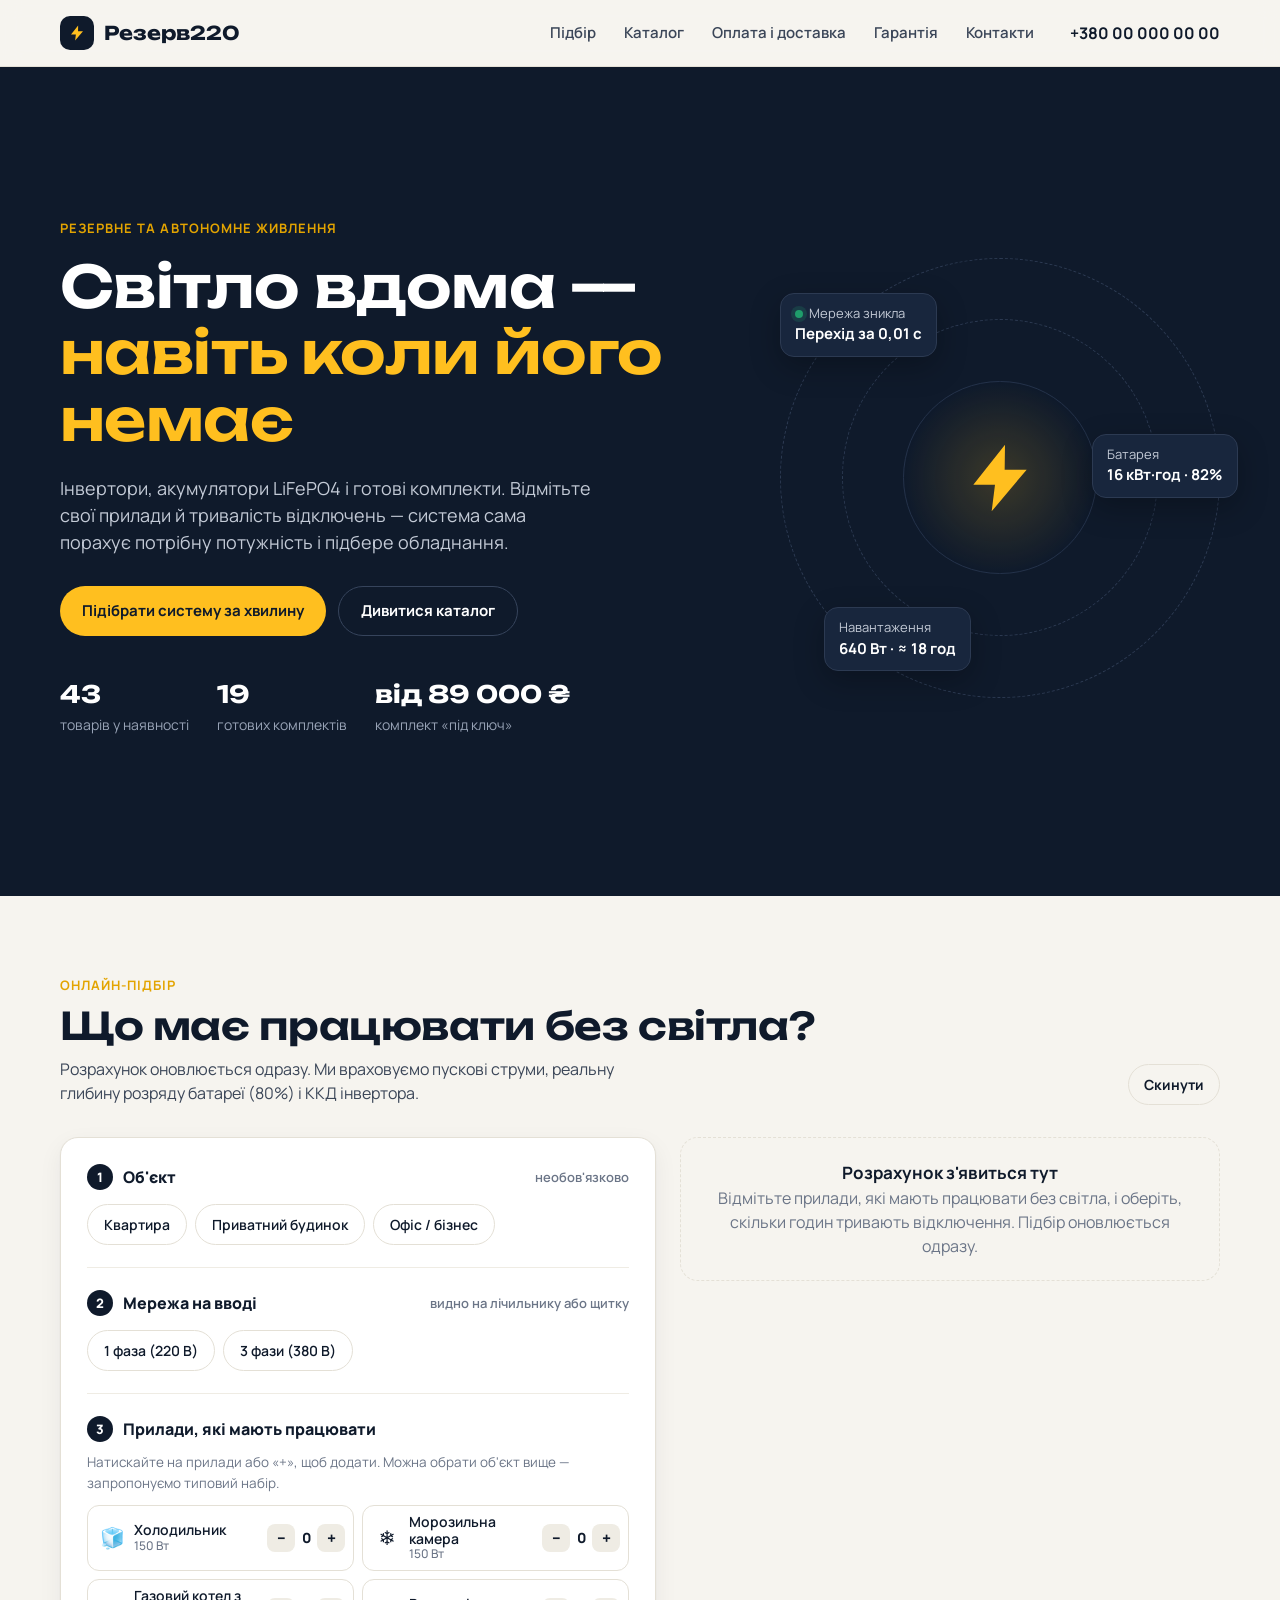
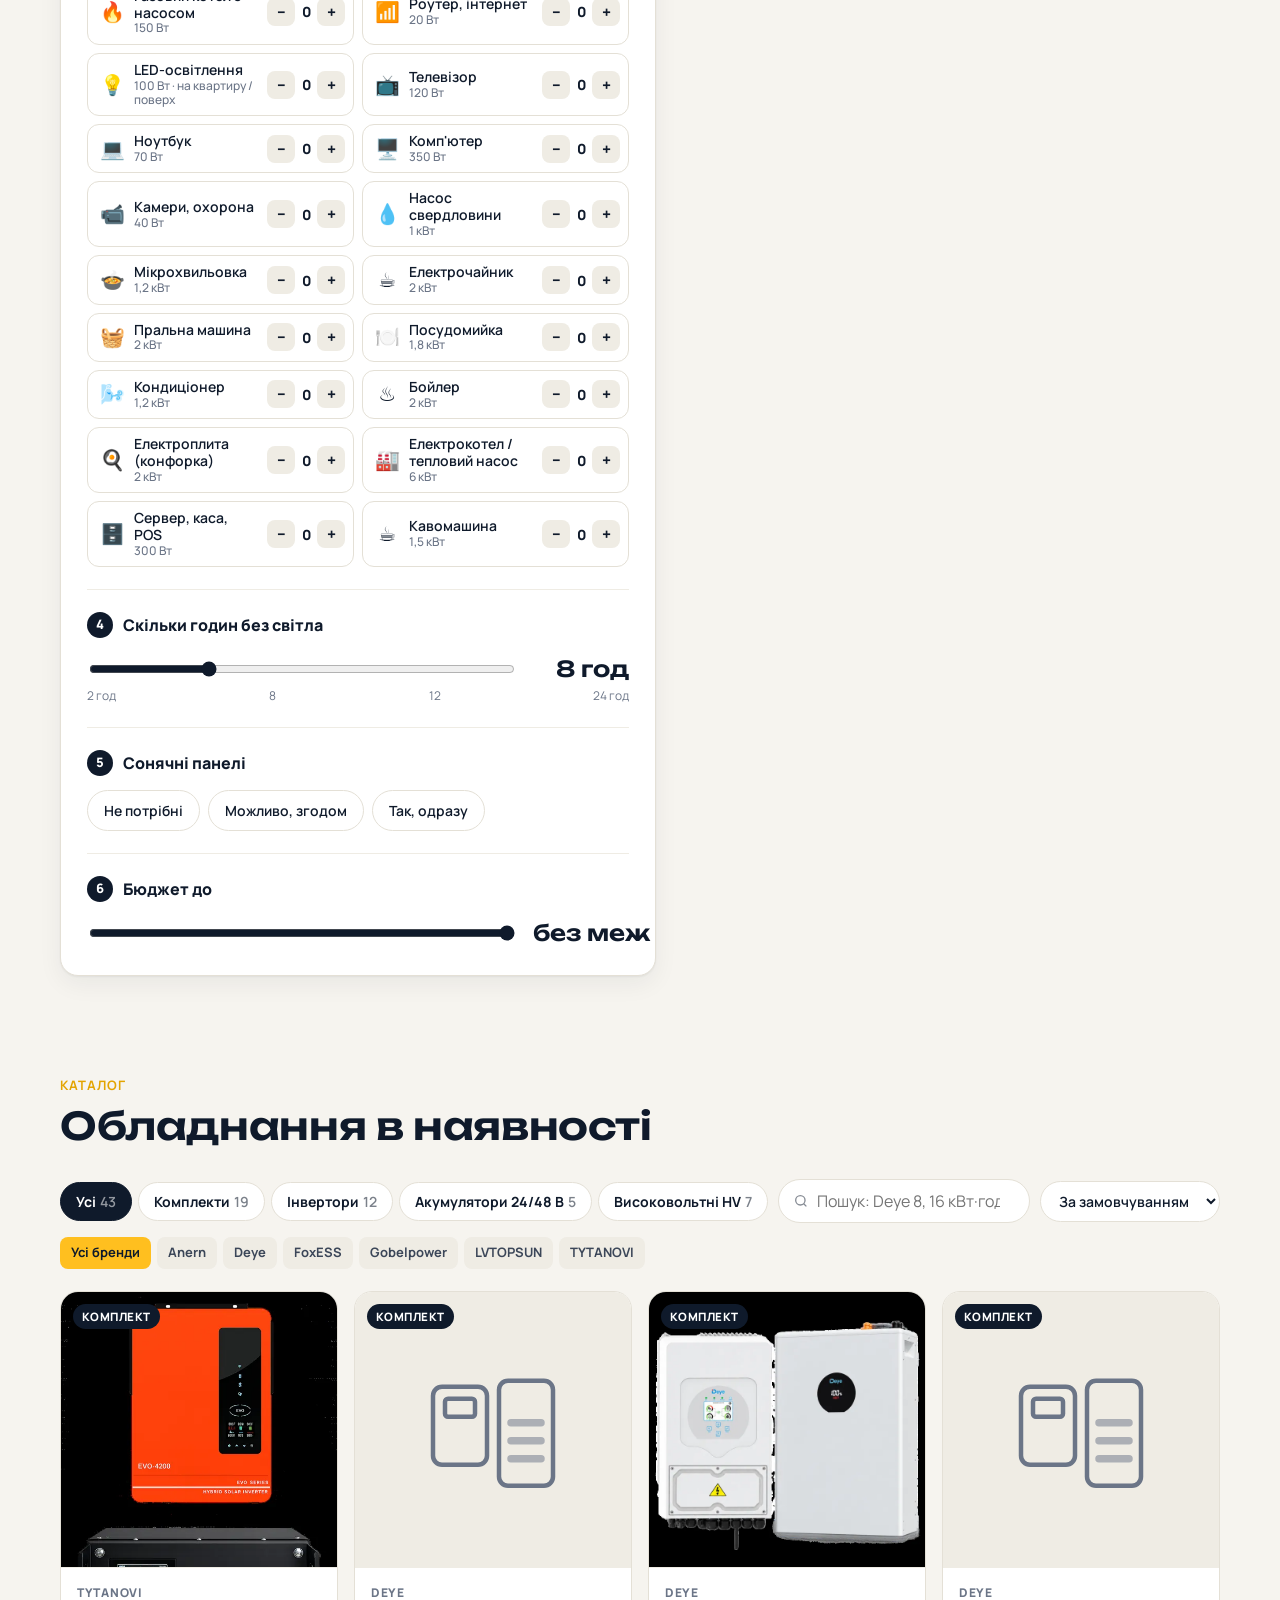
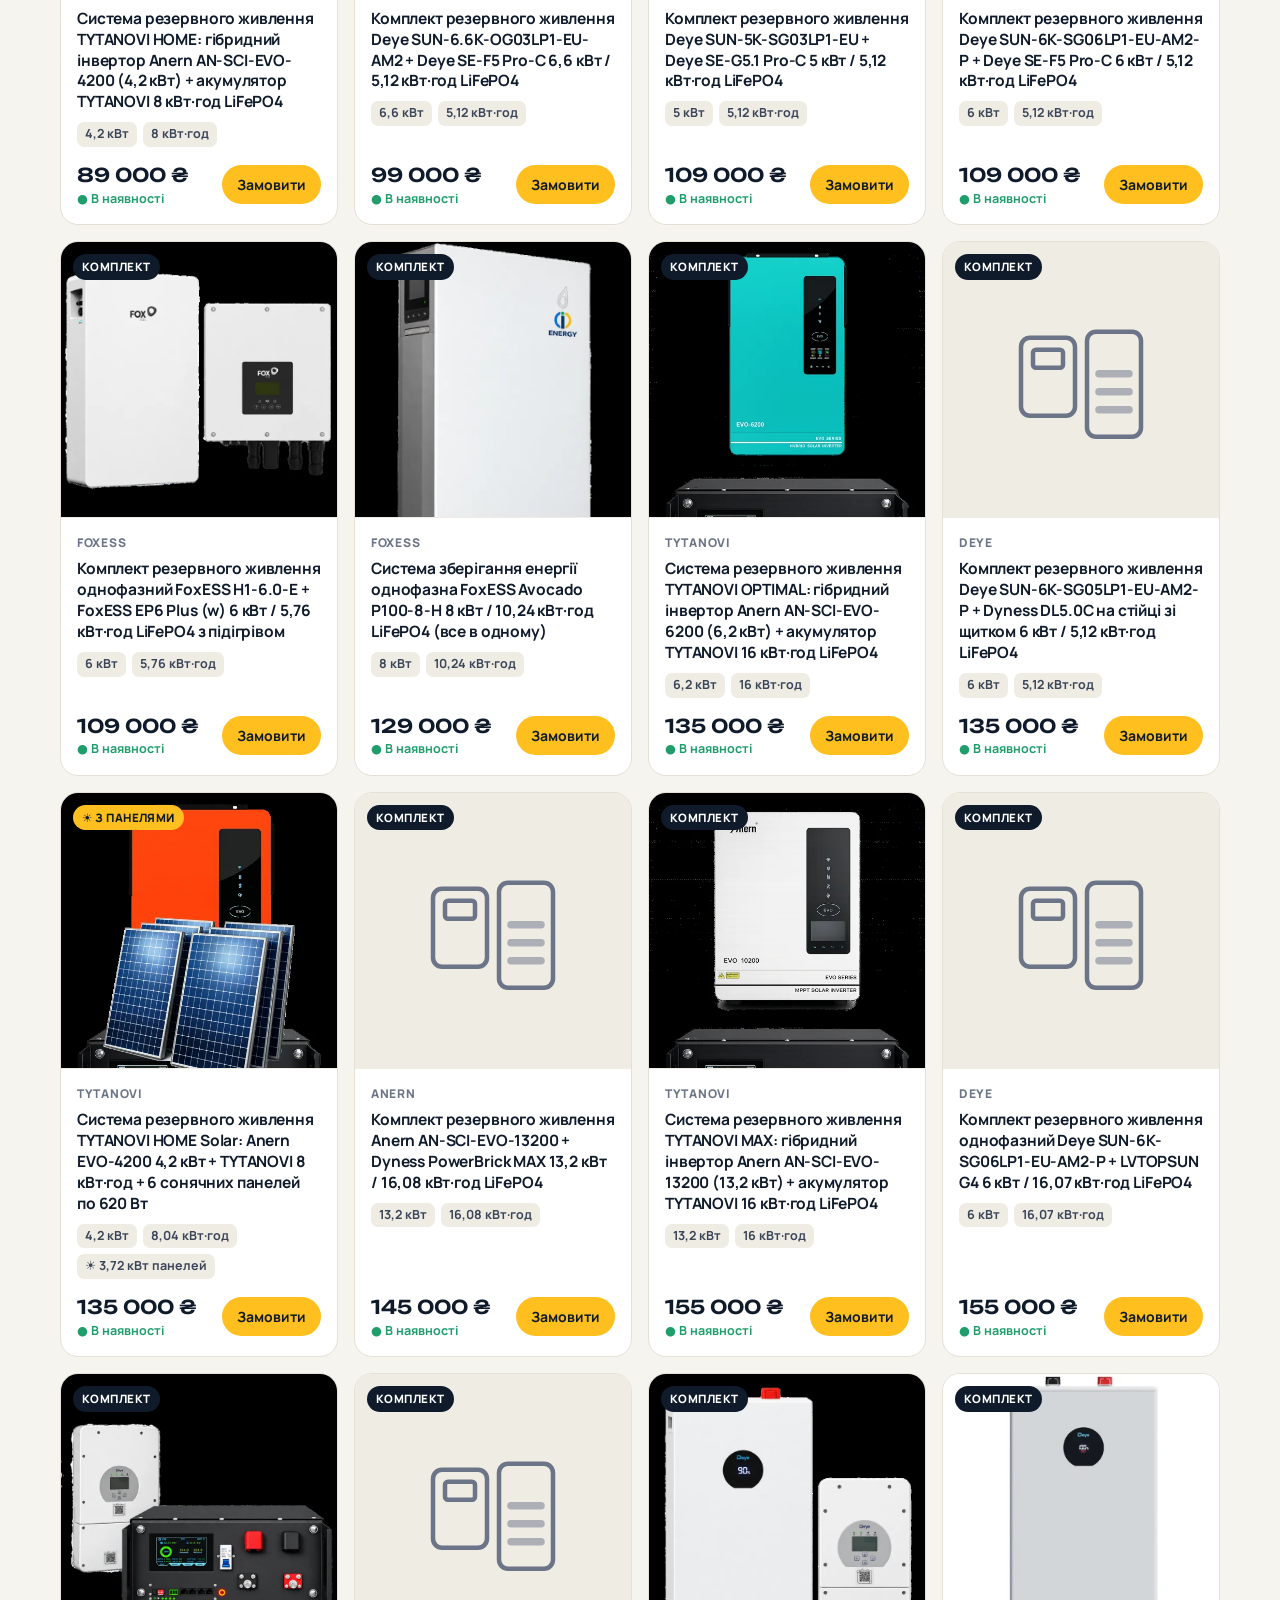
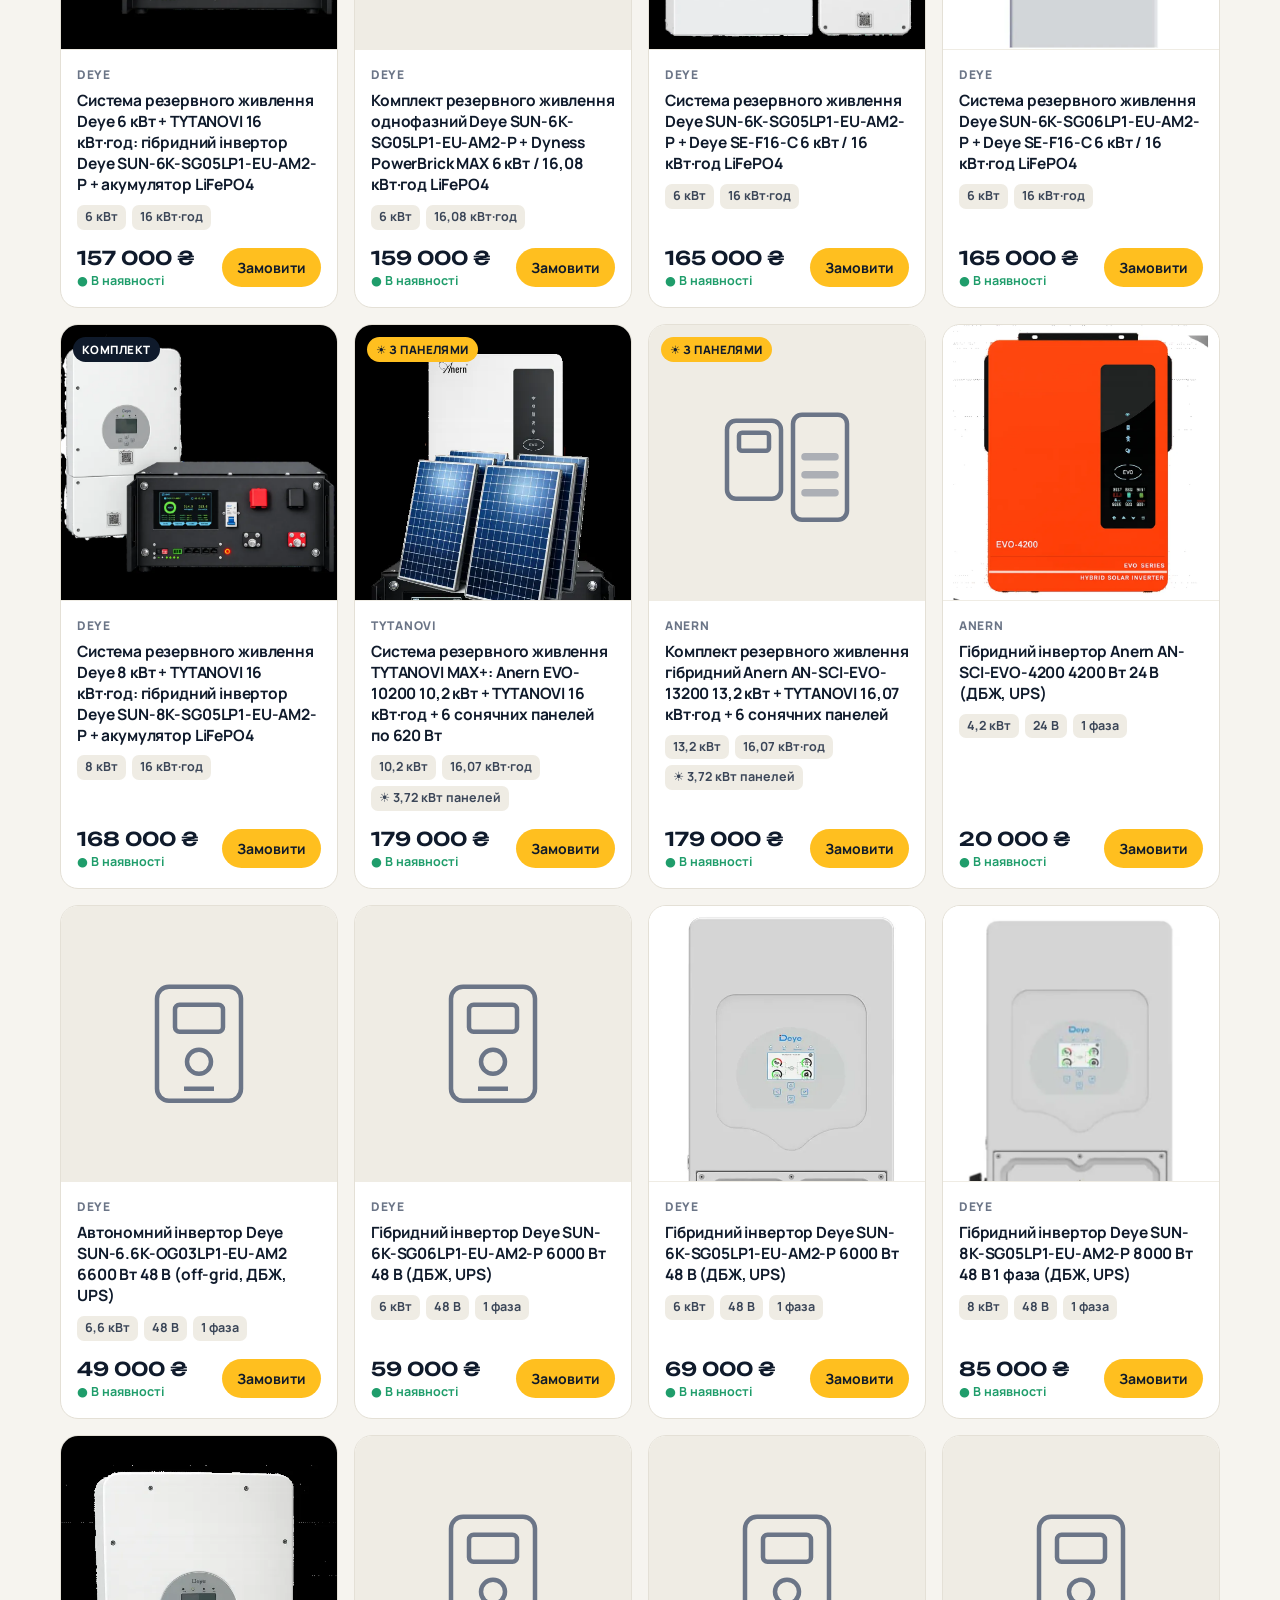
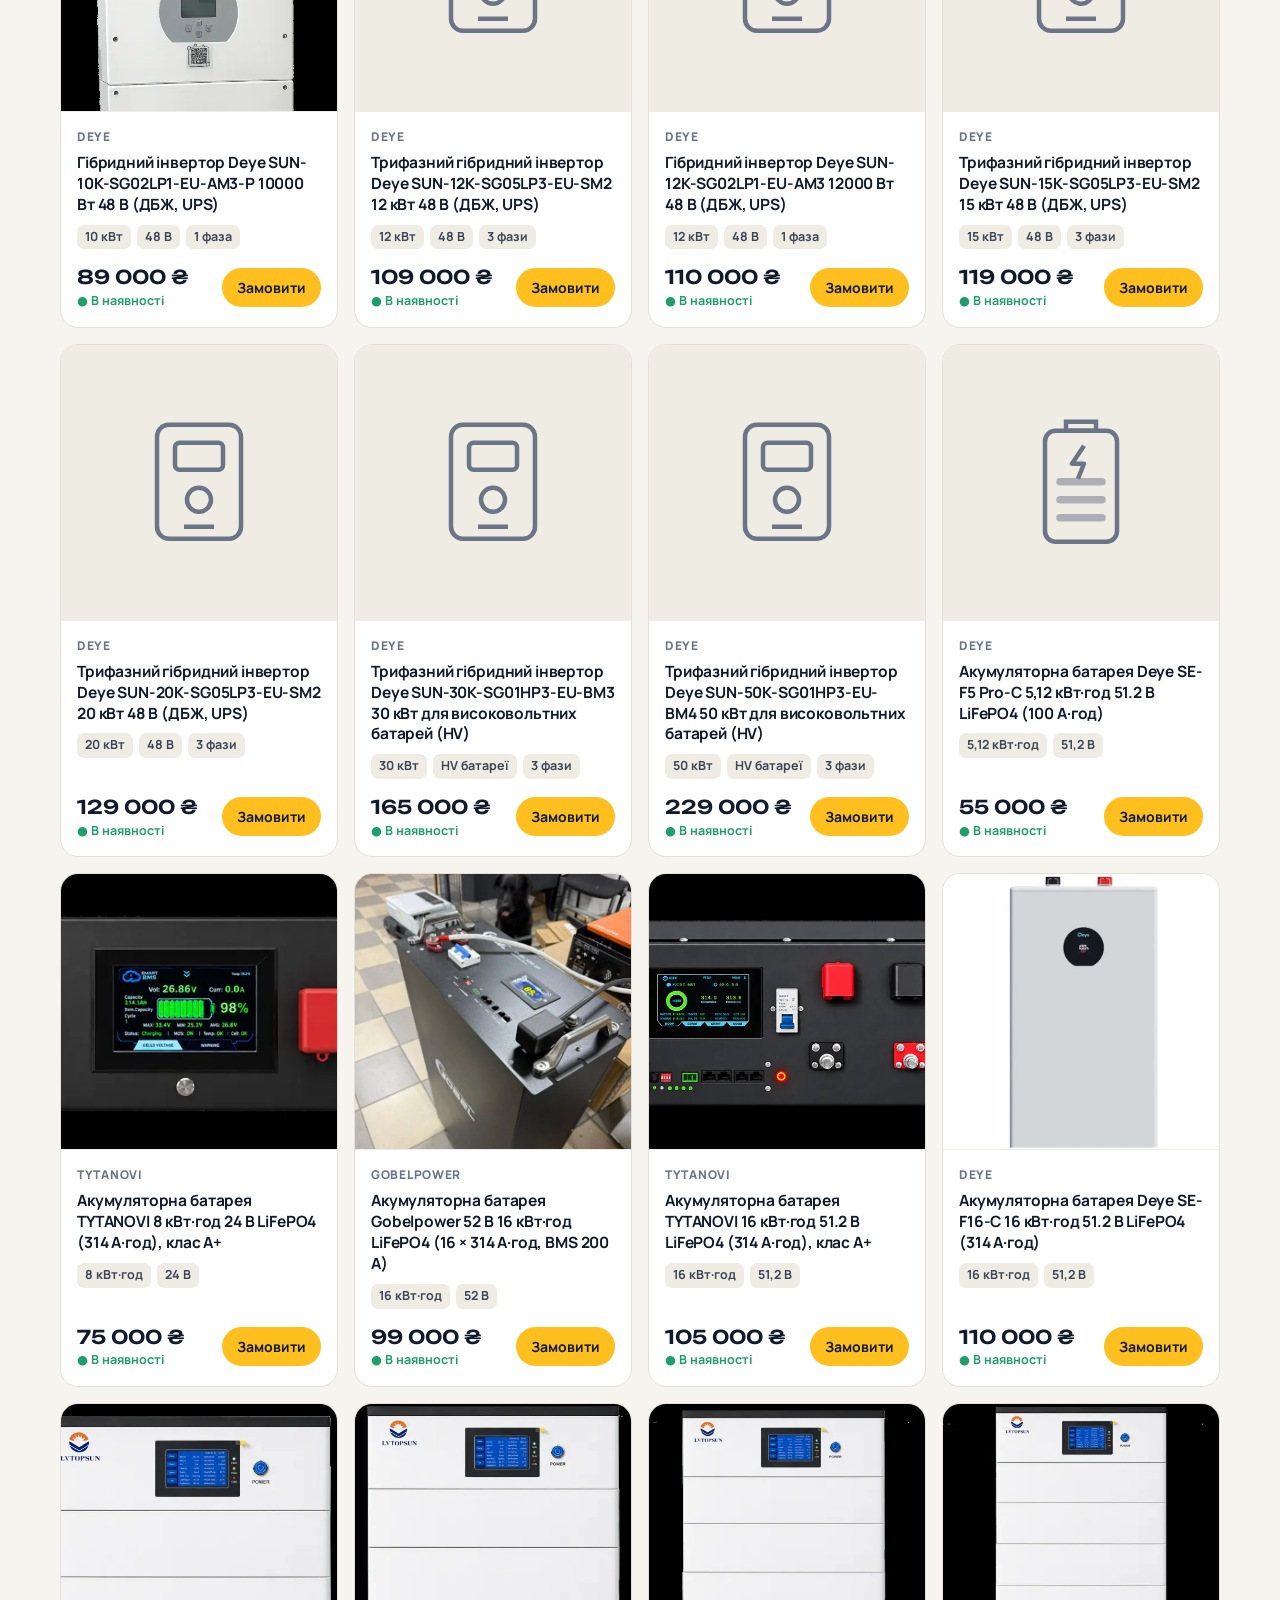
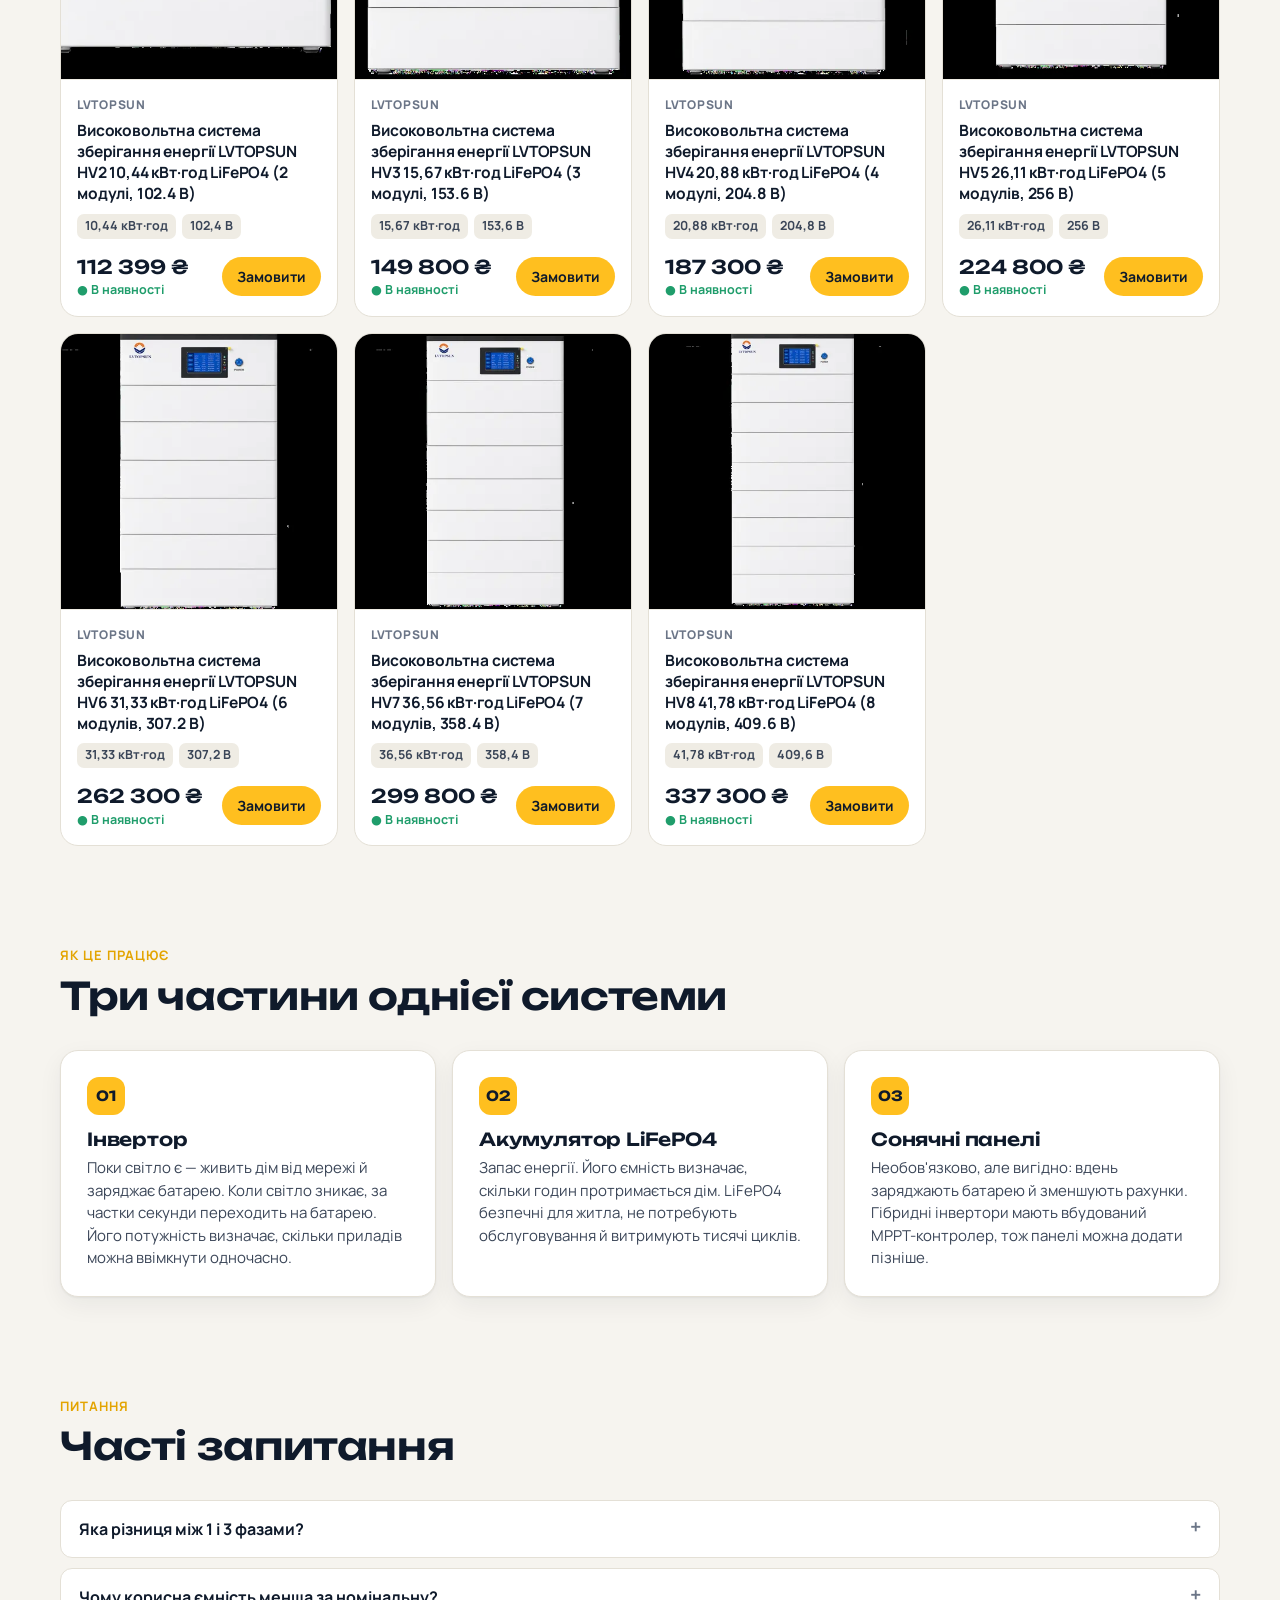
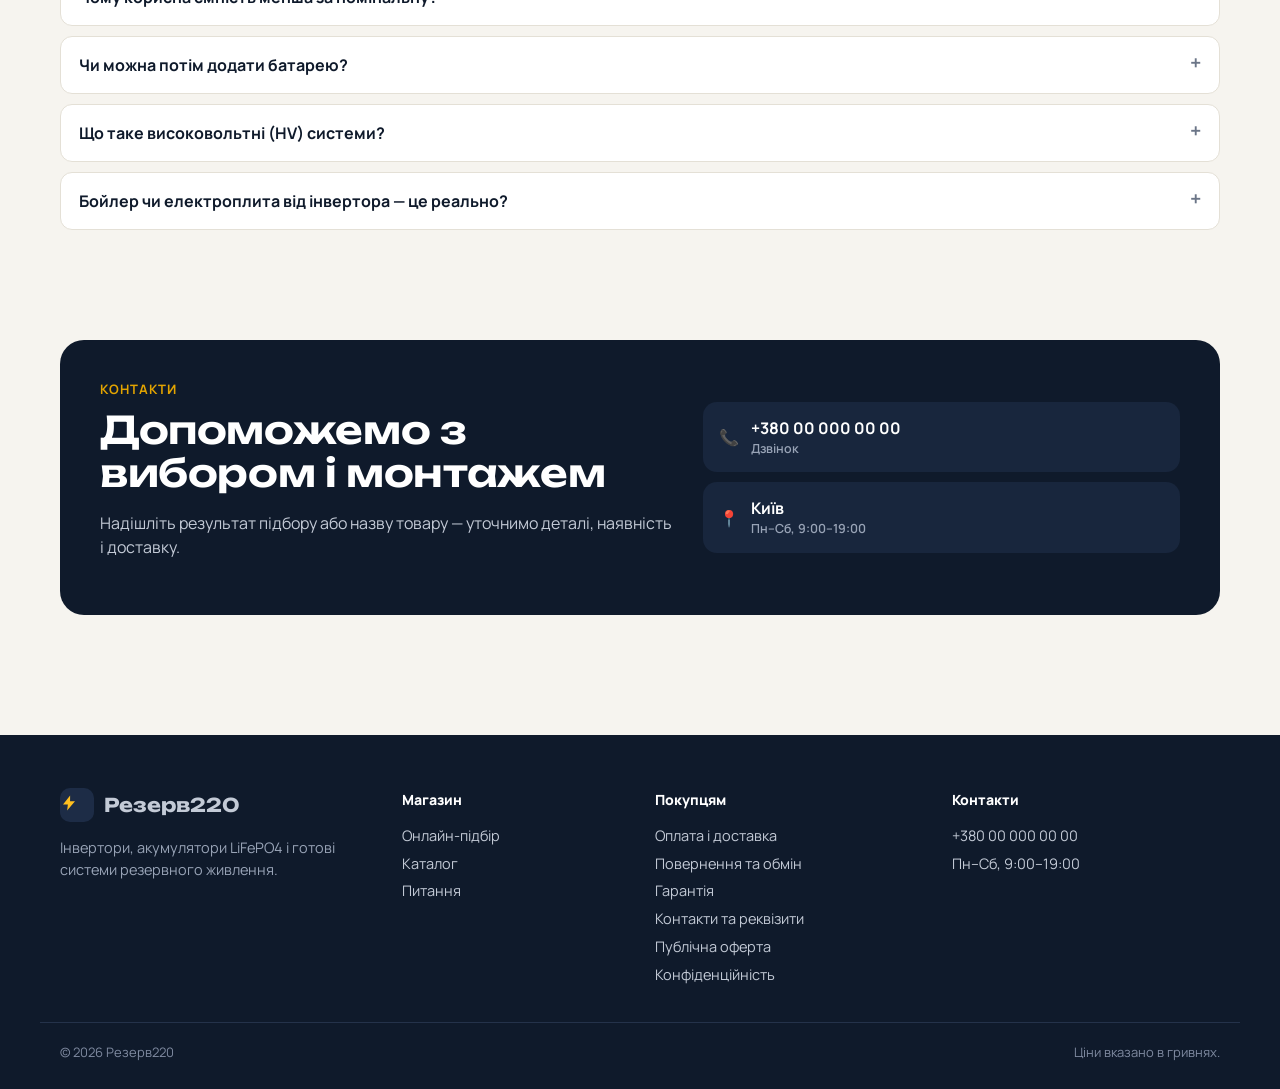
==== index.html @ 62a88103 "Порожній старт підбору та сторінки для покупців - Підбір більше не обирає прилади автоматично; типов" ====
<!DOCTYPE html>
<html lang="uk">
<head>
<meta charset="utf-8">
<meta name="viewport" content="width=device-width, initial-scale=1">
<title>Резерв220 — підбір системи резервного живлення</title>
<meta name="description" content="Інвертори, акумулятори LiFePO4 і готові комплекти резервного живлення. Онлайн-підбір системи під ваші прилади та тривалість відключень.">
<link rel="preconnect" href="https://fonts.googleapis.com">
<link rel="preconnect" href="https://fonts.gstatic.com" crossorigin>
<link href="https://fonts.googleapis.com/css2?family=Manrope:wght@400;500;600;700;800&family=Unbounded:wght@500;600;700&display=swap" rel="stylesheet">
<link rel="stylesheet" href="assets/style.css">
</head>
<body data-page="home">

<header id="siteHeader"></header>

<main id="top">
<section class="hero">
  <div class="wrap">
    <div>
      <div class="eyebrow">Резервне та автономне живлення</div>
      <h1 style="margin-top:14px">Світло вдома — <em>навіть коли його немає</em></h1>
      <p class="lead">Інвертори, акумулятори LiFePO4 і готові комплекти. Відмітьте свої прилади й тривалість відключень — система сама порахує потрібну потужність і підбере обладнання.</p>
      <div class="hero-cta">
        <a class="btn btn-amber" href="#pidbir">Підібрати систему за хвилину</a>
        <a class="btn btn-ghost" href="#catalog">Дивитися каталог</a>
      </div>
      <div class="hero-facts" id="heroFacts"></div>
    </div>
    <div class="hero-art" aria-hidden="true">
      <div class="ring"></div><div class="ring r2"></div><div class="ring r3"></div>
      <div class="bolt"><svg viewBox="0 0 24 24" width="80" height="80" fill="#ffbf1f"><path d="M13.5 2 4 14h6.5L9.5 22 20 9.5h-6.6L13.5 2z"/></svg></div>
      <div class="chip c1"><span class="dot"></span>Мережа зникла<b>Перехід за 0,01 с</b></div>
      <div class="chip c2">Батарея<b>16 кВт·год · 82%</b></div>
      <div class="chip c3">Навантаження<b>640 Вт · ≈ 18 год</b></div>
    </div>
  </div>
</section>

<section id="pidbir">
  <div class="wrap">
    <div class="sec-head">
      <div>
        <div class="eyebrow">Онлайн-підбір</div>
        <h2 style="margin-top:8px">Що має працювати без світла?</h2>
        <p>Розрахунок оновлюється одразу. Ми враховуємо пускові струми, реальну глибину розряду батареї (80%) і ККД інвертора.</p>
      </div>
      <button class="btn btn-ghost btn-sm" id="resetPicker">Скинути</button>
    </div>

    <div class="picker">
      <div class="panel">
        <div class="step">
          <div class="step-t"><span class="n">1</span>Об'єкт<small>необов'язково</small></div>
          <div class="seg" id="objSeg">
            <button data-v="flat">Квартира</button>
            <button data-v="house">Приватний будинок</button>
            <button data-v="biz">Офіс / бізнес</button>
          </div>
        </div>
        <div class="step">
          <div class="step-t"><span class="n">2</span>Мережа на вводі<small>видно на лічильнику або щитку</small></div>
          <div class="seg" id="phSeg">
            <button data-v="1">1 фаза (220 В)</button>
            <button data-v="3">3 фази (380 В)</button>
          </div>
        </div>
        <div class="step">
          <div class="step-t"><span class="n">3</span>Прилади, які мають працювати<small id="appsCount"></small></div>
          <div class="preset-row" id="presetRow"></div>
          <div class="apps" id="apps"></div>
        </div>
        <div class="step">
          <div class="step-t"><span class="n">4</span>Скільки годин без світла</div>
          <div class="range-row">
            <input type="range" class="range" id="hours" min="2" max="24" step="1" value="8">
            <div class="range-val" id="hoursVal"></div>
          </div>
          <div class="ticks"><span>2 год</span><span>8</span><span>12</span><span>24 год</span></div>
        </div>
        <div class="step">
          <div class="step-t"><span class="n">5</span>Сонячні панелі</div>
          <div class="seg" id="solSeg">
            <button data-v="no">Не потрібні</button>
            <button data-v="later">Можливо, згодом</button>
            <button data-v="yes">Так, одразу</button>
          </div>
        </div>
        <div class="step">
          <div class="step-t"><span class="n">6</span>Бюджет до</div>
          <div class="range-row">
            <input type="range" class="range" id="budget" min="80000" max="350000" step="5000" value="350000">
            <div class="range-val" id="budgetVal"></div>
          </div>
        </div>
      </div>

      <div class="result" id="result" aria-live="polite"></div>
    </div>
  </div>
</section>

<section id="catalog" style="padding-top:20px">
  <div class="wrap">
    <div class="sec-head">
      <div>
        <div class="eyebrow">Каталог</div>
        <h2 style="margin-top:8px">Обладнання в наявності</h2>
      </div>
    </div>
    <div class="toolbar">
      <div class="tabs" id="tabs"></div>
      <label class="search"><svg width="18" height="18" viewBox="0 0 24 24" fill="none" stroke="currentColor" stroke-width="2" opacity=".5"><circle cx="11" cy="11" r="7"/><path d="m20 20-4-4"/></svg><input id="q" type="search" placeholder="Пошук: Deye 8, 16 кВт·год, HV…"></label>
      <select class="sel" id="sort" aria-label="Сортування">
        <option value="pop">За замовчуванням</option>
        <option value="pa">Спочатку дешевші</option>
        <option value="pd">Спочатку дорожчі</option>
        <option value="kw">За потужністю</option>
        <option value="kwh">За ємністю</option>
      </select>
    </div>
    <div class="brands" id="brands"></div>
    <div class="grid" id="grid"></div>
  </div>
</section>

<section id="how" style="padding-top:20px">
  <div class="wrap">
    <div class="sec-head"><div><div class="eyebrow">Як це працює</div><h2 style="margin-top:8px">Три частини однієї системи</h2></div></div>
    <div class="how">
      <div class="panel"><div class="num">01</div><h3>Інвертор</h3><p>Поки світло є — живить дім від мережі й заряджає батарею. Коли світло зникає, за частки секунди переходить на батарею. Його потужність визначає, скільки приладів можна ввімкнути одночасно.</p></div>
      <div class="panel"><div class="num">02</div><h3>Акумулятор LiFePO4</h3><p>Запас енергії. Його ємність визначає, скільки годин протримається дім. LiFePO4 безпечні для житла, не потребують обслуговування й витримують тисячі циклів.</p></div>
      <div class="panel"><div class="num">03</div><h3>Сонячні панелі</h3><p>Необов'язково, але вигідно: вдень заряджають батарею й зменшують рахунки. Гібридні інвертори мають вбудований MPPT-контролер, тож панелі можна додати пізніше.</p></div>
    </div>
  </div>
</section>

<section id="faq" style="padding-top:20px">
  <div class="wrap faq">
    <div class="sec-head"><div><div class="eyebrow">Питання</div><h2 style="margin-top:8px">Часті запитання</h2></div></div>
    <details><summary>Яка різниця між 1 і 3 фазами?</summary><p>Більшість квартир мають одну фазу (220 В). У будинках часто три фази (380 В). Трифазний інвертор живить усі три фази; однофазний можна поставити й на трифазний ввід, якщо резервувати лише одну лінію з важливими приладами.</p></details>
    <details><summary>Чому корисна ємність менша за номінальну?</summary><p>Ми налаштовуємо зупинку розряду на 20% залишку — це береже комірки й подовжує ресурс. Плюс близько 10% втрачається в інверторі. Тож із батареї 16 кВт·год на прилади припадає ≈ 11,5 кВт·год.</p></details>
    <details><summary>Чи можна потім додати батарею?</summary><p>Так. Батареї 48 В з'єднуються паралельно, а високовольтні системи HV нарощуються модулями. Почніть з базової конфігурації й розширюйте за потреби.</p></details>
    <details><summary>Що таке високовольтні (HV) системи?</summary><p>Батареї з напругою 100–400 В для потужних трифазних інверторів 30–50 кВт: великі будинки, бізнес, виробництво. Для квартири й типового будинку достатньо системи 48 В.</p></details>
    <details><summary>Бойлер чи електроплита від інвертора — це реально?</summary><p>Технічно так, якщо інвертор від 6–8 кВт, але вони швидко розряджають батарею. Краще живити їх, коли є світло або сонце, а на резерв залишити котел, холодильник, світло та зв'язок.</p></details>
  </div>
</section>

<section id="contacts" style="padding-top:20px">
  <div class="wrap">
    <div class="contact">
      <div>
        <div class="eyebrow">Контакти</div>
        <h2 style="margin-top:8px">Допоможемо з вибором і монтажем</h2>
        <p>Надішліть результат підбору або назву товару — уточнимо деталі, наявність і доставку.</p>
      </div>
      <div class="c-links" id="cLinks"></div>
    </div>
  </div>
</section>
</main>

<footer id="siteFooter"></footer>

<div class="modal" id="pModal" role="dialog" aria-modal="true"><div class="sheet" id="pSheet"></div></div>
<div class="modal" id="oModal" role="dialog" aria-modal="true"><div class="sheet sm" id="oSheet"></div></div>
<div class="toast" id="toast"></div>
<div class="mbar" id="mbar"><div id="mbarT"></div><a class="btn btn-amber btn-sm" href="#result">Варіанти</a></div>

<script src="assets/config.js"></script>
<script src="assets/layout.js"></script>
<script src="assets/products.js"></script>
<script src="assets/app.js"></script>
</body>
</html>
---- assets/style.css ----
:root{
  --ink:#0f1a2b; --ink-2:#3b4658; --ink-3:#6b7587;
  --bg:#f6f4ef; --card:#ffffff; --line:#e4e0d6; --soft:#efece4;
  --amber:#ffbf1f; --amber-d:#e3a400; --amber-l:#fff4d1;
  --green:#1f9d6b; --green-l:#e2f5ec; --red:#c8432b; --red-l:#fbe9e5;
  --night:#0f1a2b; --night-2:#18263d;
  --r:18px; --r-s:12px;
  --sh:0 1px 2px rgba(15,26,43,.05),0 8px 24px rgba(15,26,43,.06);
  --font:'Manrope',system-ui,-apple-system,'Segoe UI',sans-serif;
  --display:'Unbounded','Manrope',system-ui,sans-serif;
}
*{box-sizing:border-box}
html{scroll-behavior:smooth}
body{margin:0;font-family:var(--font);color:var(--ink);background:var(--bg);font-size:16px;line-height:1.5;-webkit-font-smoothing:antialiased}
img{max-width:100%;display:block}
a{color:inherit}
button{font:inherit;color:inherit;cursor:pointer}
input,select,textarea{font:inherit;color:inherit}
.wrap{max-width:1200px;margin:0 auto;padding:0 20px}
h1,h2,h3{font-family:var(--display);font-weight:600;letter-spacing:-.01em;line-height:1.15;margin:0}
h2{font-size:clamp(26px,3.4vw,38px)}
.muted{color:var(--ink-3)}
.eyebrow{font-size:13px;font-weight:700;letter-spacing:.08em;text-transform:uppercase;color:var(--amber-d)}

/* header */
.top{position:sticky;top:0;z-index:40;background:rgba(246,244,239,.88);backdrop-filter:blur(10px);border-bottom:1px solid var(--line)}
.top .wrap{display:flex;align-items:center;gap:24px;height:66px}
.logo{display:flex;align-items:center;gap:10px;text-decoration:none;font-family:var(--display);font-weight:700;font-size:19px}
.logo-mark{width:34px;height:34px;border-radius:10px;background:var(--night);display:grid;place-items:center}
.logo-mark svg{width:18px;height:18px}
.nav{display:flex;gap:4px;margin-left:auto}
.nav a{text-decoration:none;padding:8px 12px;border-radius:999px;font-weight:600;font-size:15px;color:var(--ink-2)}
.nav a:hover{background:var(--soft);color:var(--ink)}
.top .phone{font-weight:700;text-decoration:none;white-space:nowrap}
.burger{display:none;background:none;border:0;padding:8px;margin-left:auto}
@media (max-width:860px){
  .nav{display:none;position:absolute;top:66px;left:0;right:0;background:var(--bg);flex-direction:column;padding:10px 20px 18px;border-bottom:1px solid var(--line)}
  .nav.open{display:flex}
  .burger{display:block}
  .top .phone{display:none}
}

/* buttons */
.btn{display:inline-flex;align-items:center;justify-content:center;gap:8px;border:0;border-radius:999px;padding:13px 22px;font-weight:700;font-size:15px;text-decoration:none;transition:transform .15s,background .15s,box-shadow .15s}
.btn:active{transform:translateY(1px)}
.btn-amber{background:var(--amber);color:var(--night)}
.btn-amber:hover{background:#ffc93f;box-shadow:0 6px 18px rgba(255,191,31,.35)}
.btn-dark{background:var(--night);color:#fff}
.btn-dark:hover{background:var(--night-2)}
.btn-ghost{background:transparent;border:1.5px solid var(--line);color:var(--ink)}
.btn-ghost:hover{border-color:var(--ink-3)}
.btn-sm{padding:9px 15px;font-size:14px}
.btn-block{width:100%}

/* hero */
.hero{background:var(--night);color:#fff;position:relative;overflow:hidden}
.hero .wrap{display:grid;grid-template-columns:1.15fr .85fr;gap:40px;align-items:center;padding-top:72px;padding-bottom:80px}
.hero h1{font-size:clamp(34px,5vw,58px)}
.hero h1 em{font-style:normal;color:var(--amber)}
.hero p.lead{font-size:18px;color:#c3cad6;max-width:540px;margin:22px 0 30px}
.hero-cta{display:flex;gap:12px;flex-wrap:wrap}
.hero .btn-ghost{color:#fff;border-color:#36445c}
.hero .btn-ghost:hover{border-color:#8a96aa}
.hero-facts{display:flex;gap:28px;margin-top:40px;flex-wrap:wrap}
.hero-facts b{display:block;font-family:var(--display);font-size:24px;color:#fff}
.hero-facts span{font-size:14px;color:#98a3b6}
.hero-art{position:relative;aspect-ratio:1/1;max-width:440px;justify-self:end;width:100%}
.hero-art .ring{position:absolute;inset:0;border-radius:50%;border:1px dashed #2c3a52}
.hero-art .ring.r2{inset:14%}
.hero-art .ring.r3{inset:28%;border-style:solid;border-color:#24324a;background:radial-gradient(circle,rgba(255,191,31,.18),transparent 70%)}
.hero-art .bolt{position:absolute;inset:36%;display:grid;place-items:center}
.hero-art .chip{position:absolute;background:var(--night-2);border:1px solid #2c3a52;border-radius:14px;padding:10px 14px;font-size:13px;color:#c3cad6;box-shadow:0 10px 30px rgba(0,0,0,.25)}
.hero-art .chip b{display:block;color:#fff;font-size:15px}
.hero-art .c1{top:8%;left:0}.hero-art .c2{top:40%;right:-4%}.hero-art .c3{bottom:6%;left:10%}
.dot{display:inline-block;width:8px;height:8px;border-radius:50%;background:var(--green);margin-right:6px;box-shadow:0 0 0 4px rgba(31,157,107,.2)}
@media (max-width:860px){.hero .wrap{grid-template-columns:1fr;padding-top:44px;padding-bottom:50px}.hero-art{display:none}}

section{padding:80px 0}
.sec-head{display:flex;justify-content:space-between;align-items:flex-end;gap:20px;margin-bottom:32px;flex-wrap:wrap}
.sec-head p{margin:10px 0 0;max-width:560px;color:var(--ink-2)}

/* picker */
.picker{display:grid;grid-template-columns:1.05fr .95fr;gap:24px;align-items:start}
@media (max-width:960px){.picker{grid-template-columns:1fr}}
.panel{background:var(--card);border:1px solid var(--line);border-radius:var(--r);box-shadow:var(--sh);padding:26px}
.step{padding-bottom:22px;margin-bottom:22px;border-bottom:1px solid var(--soft)}
.step:last-child{border-bottom:0;margin-bottom:0;padding-bottom:0}
.step-t{display:flex;align-items:center;gap:10px;font-weight:800;font-size:16px;margin-bottom:14px}
.step-t .n{width:26px;height:26px;border-radius:50%;background:var(--night);color:#fff;font-size:13px;display:grid;place-items:center;flex:none}
.step-t small{font-weight:600;color:var(--ink-3);margin-left:auto;font-size:13px}
.seg{display:flex;flex-wrap:wrap;gap:8px}
.seg button{border:1.5px solid var(--line);background:#fff;border-radius:999px;padding:9px 16px;font-weight:600;font-size:14px}
.seg button:hover{border-color:var(--ink-3)}
.seg button[aria-pressed="true"]{background:var(--night);border-color:var(--night);color:#fff}
.apps{display:grid;grid-template-columns:repeat(auto-fill,minmax(200px,1fr));gap:8px}
.app{display:flex;align-items:center;gap:10px;border:1.5px solid var(--line);border-radius:var(--r-s);padding:8px 8px 8px 12px;background:#fff;transition:border-color .15s,background .15s}
.app.on{border-color:var(--amber);background:var(--amber-l)}
.app .ic{font-size:20px;width:24px;text-align:center}
.app .nm{flex:1;min-width:0;font-size:14px;font-weight:600;line-height:1.2}
.app .nm small{display:block;font-weight:500;color:var(--ink-3);font-size:12px}
.qty{display:flex;align-items:center;gap:2px}
.qty button{width:28px;height:28px;border-radius:8px;border:0;background:var(--soft);font-weight:800;font-size:16px;line-height:1}
.qty button:hover{background:var(--line)}
.qty span{min-width:18px;text-align:center;font-weight:800;font-size:14px}
.range{width:100%;accent-color:var(--night)}
.range-row{display:flex;align-items:center;gap:16px}
.range-val{font-family:var(--display);font-weight:600;font-size:22px;min-width:96px;text-align:right;white-space:nowrap}
.ticks{display:flex;justify-content:space-between;font-size:12px;color:var(--ink-3);margin-top:2px}

.result{position:sticky;top:86px}
.need{background:var(--night);color:#fff;border-radius:var(--r);padding:24px;margin-bottom:14px}
.need-grid{display:grid;grid-template-columns:1fr 1fr;gap:12px;margin-top:16px}
.need-box{background:var(--night-2);border-radius:14px;padding:14px}
.need-box span{font-size:12.5px;color:#98a3b6;display:block}
.need-box b{font-family:var(--display);font-size:24px;font-weight:600}
.need-box b small{font-size:14px;color:#c3cad6;font-family:var(--font);font-weight:600}
.need-note{font-size:13.5px;color:#c3cad6;margin-top:14px}
.warn{display:flex;gap:10px;background:var(--amber-l);border:1px solid #f4dc95;color:#6b5000;border-radius:var(--r-s);padding:12px 14px;font-size:14px;margin-bottom:10px}
.empty{padding:22px;text-align:center;color:var(--ink-3);border:1.5px dashed var(--line);border-radius:var(--r)}

.rec{background:var(--card);border:1px solid var(--line);border-radius:var(--r);padding:16px;display:grid;grid-template-columns:96px 1fr;gap:14px;margin-bottom:12px;box-shadow:var(--sh)}
.rec.best{border:2px solid var(--amber)}
.rec .ph{width:96px;height:96px;border-radius:12px;background:var(--soft);overflow:hidden;display:grid;place-items:center}
.rec .ph img{width:100%;height:100%;object-fit:cover}
.rec .tag{display:inline-block;font-size:11.5px;font-weight:800;letter-spacing:.04em;text-transform:uppercase;padding:3px 9px;border-radius:999px;background:var(--soft);color:var(--ink-2);margin-bottom:6px}
.rec.best .tag{background:var(--amber);color:var(--night)}
.rec h4{margin:0 0 6px;font-size:15px;line-height:1.3}
.rec .parts{font-size:13px;color:var(--ink-3);margin:-2px 0 8px}
.meters{display:grid;grid-template-columns:1fr 1fr;gap:10px;margin:8px 0 10px}
.meter span{font-size:12px;color:var(--ink-3);display:flex;justify-content:space-between}
.meter span b{color:var(--ink);font-weight:700}
.bar{height:6px;border-radius:6px;background:var(--soft);overflow:hidden;margin-top:4px}
.bar i{display:block;height:100%;border-radius:6px;background:var(--green)}
.bar i.low{background:var(--red)}
.bar i.mid{background:var(--amber)}
.rec-foot{display:flex;align-items:center;gap:8px;flex-wrap:wrap}
.price{font-family:var(--display);font-weight:600;font-size:20px;margin-right:auto;white-space:nowrap}
.alt-toggle{background:none;border:0;font-weight:700;color:var(--ink-2);text-decoration:underline;padding:6px 0}
.alt-list{margin-top:8px;display:none}
.alt-list.open{display:block}
.alt-row{display:flex;gap:10px;align-items:center;padding:10px 0;border-top:1px solid var(--soft);font-size:14px}
.alt-row .a-n{flex:1;min-width:0}
.alt-row .a-n small{display:block;color:var(--ink-3)}
.alt-row b{white-space:nowrap}
.alt-row button{border:0;background:var(--soft);border-radius:8px;padding:6px 10px;font-weight:700;font-size:13px}

/* catalog */
.toolbar{display:flex;gap:10px;flex-wrap:wrap;align-items:center;margin-bottom:14px}
.tabs{display:flex;gap:6px;flex-wrap:wrap}
.tabs button{border:1.5px solid var(--line);background:#fff;border-radius:999px;padding:8px 15px;font-weight:700;font-size:14px}
.tabs button[aria-pressed="true"]{background:var(--night);color:#fff;border-color:var(--night)}
.tabs button .c{opacity:.55;margin-left:4px;font-weight:600}
.search{flex:1;min-width:200px;display:flex;align-items:center;gap:8px;background:#fff;border:1.5px solid var(--line);border-radius:999px;padding:0 14px}
.search input{border:0;outline:0;padding:9px 0;width:100%;background:transparent}
.sel{border:1.5px solid var(--line);background:#fff;border-radius:999px;padding:9px 14px;font-weight:600;font-size:14px}
.brands{display:flex;gap:6px;flex-wrap:wrap;margin-bottom:22px}
.brands button{border:0;background:var(--soft);border-radius:8px;padding:6px 11px;font-weight:700;font-size:13px;color:var(--ink-2)}
.brands button[aria-pressed="true"]{background:var(--amber);color:var(--night)}
.grid{display:grid;grid-template-columns:repeat(auto-fill,minmax(260px,1fr));gap:16px}
.card{background:var(--card);border:1px solid var(--line);border-radius:var(--r);overflow:hidden;display:flex;flex-direction:column;transition:box-shadow .2s,transform .2s;cursor:pointer}
.card:hover{box-shadow:0 14px 34px rgba(15,26,43,.1);transform:translateY(-2px)}
.card .ph{aspect-ratio:1/1;background:var(--soft);display:grid;place-items:center;border-bottom:1px solid var(--soft);position:relative;overflow:hidden}
.card .ph img{width:100%;height:100%;object-fit:cover;transition:transform .3s}
.card:hover .ph img{transform:scale(1.03)}
.card .badge{position:absolute;top:12px;left:12px;font-size:11.5px;font-weight:800;text-transform:uppercase;letter-spacing:.04em;background:var(--night);color:#fff;padding:4px 9px;border-radius:999px}
.card .badge.sol{background:var(--amber);color:var(--night)}
.card .body{padding:16px;display:flex;flex-direction:column;flex:1}
.card .brand{font-size:12px;font-weight:800;color:var(--ink-3);text-transform:uppercase;letter-spacing:.06em}
.card h3{font-family:var(--font);font-weight:700;font-size:15.5px;line-height:1.35;margin:6px 0 10px}
.specs{display:flex;flex-wrap:wrap;gap:6px;margin-bottom:14px}
.specs span{font-size:12.5px;font-weight:700;background:var(--soft);border-radius:7px;padding:3px 8px;color:var(--ink-2)}
.card .foot{margin-top:auto;display:flex;align-items:center;justify-content:space-between;gap:8px}
.card .price{font-size:19px}
.avail{font-size:12.5px;color:var(--green);font-weight:700}

.ph-fallback{width:100%;height:100%;display:grid;place-items:center;color:var(--ink-3)}
.ph-fallback svg{width:58%;height:58%;max-width:150px}

/* how */
.how{display:grid;grid-template-columns:repeat(3,1fr);gap:16px}
@media (max-width:860px){.how{grid-template-columns:1fr}}
.how .panel h3{font-size:18px;margin:14px 0 8px}
.how .panel p{margin:0;color:var(--ink-2);font-size:15px}
.how .num{font-family:var(--display);font-size:14px;width:38px;height:38px;border-radius:12px;background:var(--amber);display:grid;place-items:center;font-weight:700}
.faq details{background:var(--card);border:1px solid var(--line);border-radius:var(--r-s);padding:16px 18px;margin-bottom:10px}
.faq summary{font-weight:700;cursor:pointer;list-style:none;display:flex;justify-content:space-between;gap:12px}
.faq summary::after{content:'+';font-size:20px;line-height:1;color:var(--ink-3)}
.faq details[open] summary::after{content:'–'}
.faq p{margin:10px 0 0;color:var(--ink-2)}

/* contacts / footer */
.contact{background:var(--night);color:#fff;border-radius:24px;padding:40px;display:grid;grid-template-columns:1.2fr 1fr;gap:30px;align-items:center}
@media (max-width:860px){.contact{grid-template-columns:1fr;padding:28px}}
.contact p{color:#c3cad6}
.c-links{display:grid;gap:10px}
.c-links a,.c-links div{display:flex;align-items:center;gap:12px;background:var(--night-2);border-radius:14px;padding:14px 16px;text-decoration:none;font-weight:700}
.c-links small{display:block;color:#98a3b6;font-weight:600;font-size:12.5px}

/* modal */
.modal{position:fixed;inset:0;z-index:100;background:rgba(15,26,43,.55);display:none;align-items:flex-start;justify-content:center;padding:30px 16px;overflow-y:auto}
.modal.open{display:flex}
.sheet{background:var(--bg);border-radius:22px;max-width:980px;width:100%;position:relative;box-shadow:0 30px 80px rgba(0,0,0,.3)}
.sheet.sm{max-width:520px}
.x{position:absolute;top:14px;right:14px;width:38px;height:38px;border-radius:50%;border:0;background:#fff;font-size:22px;line-height:1;box-shadow:var(--sh);z-index:2}
.pd{display:grid;grid-template-columns:1fr 1fr;gap:0}
@media (max-width:820px){.pd{grid-template-columns:1fr}}
.pd-gal{background:#fff;border-radius:22px 0 0 22px;padding:30px;display:flex;flex-direction:column;gap:12px}
@media (max-width:820px){.pd-gal{border-radius:22px 22px 0 0}}
.pd-main{aspect-ratio:1/1;display:grid;place-items:center;border-radius:16px;overflow:hidden;background:var(--soft)}
.pd-main img{width:100%;height:100%;object-fit:cover}
.thumbs{display:flex;gap:8px}
.thumbs button{width:62px;height:62px;border:1.5px solid var(--line);border-radius:10px;background:#fff;padding:4px}
.thumbs button[aria-pressed="true"]{border-color:var(--amber)}
.thumbs img{width:100%;height:100%;object-fit:cover;border-radius:6px}
.pd-info{padding:30px}
.pd-info h2{font-family:var(--font);font-weight:800;font-size:22px;line-height:1.3;margin:6px 0 14px;padding-right:30px}
.pd-buy{display:flex;align-items:center;gap:12px;flex-wrap:wrap;background:#fff;border:1px solid var(--line);border-radius:16px;padding:14px 16px;margin:16px 0}
.pd-buy .price{font-size:26px}
.kv{width:100%;border-collapse:collapse;font-size:14px}
.kv td{padding:8px 0;border-bottom:1px solid var(--line)}
.kv td:first-child{color:var(--ink-3);width:50%}
.kv td:last-child{font-weight:700}
.compat{margin-top:18px}
.compat h4{margin:0 0 8px;font-size:14px}
.compat .row{display:flex;gap:6px;flex-wrap:wrap}
.compat button{border:1.5px solid var(--line);background:#fff;border-radius:10px;padding:6px 10px;font-size:13px;font-weight:700}
.compat button:hover{border-color:var(--amber)}
.desc{padding:0 30px 34px;grid-column:1/-1}
.desc-inner{background:#fff;border:1px solid var(--line);border-radius:18px;padding:26px 28px;font-size:15px;color:var(--ink-2)}
.desc-inner h3{font-family:var(--font);font-weight:800;font-size:18px;color:var(--ink);margin:26px 0 10px}
.desc-inner h3:first-of-type{margin-top:18px}
.desc-inner ul{padding-left:20px;margin:8px 0}
.desc-inner li{margin:4px 0}
.desc-inner table{width:100%;border-collapse:collapse;margin:10px 0;font-size:14px;display:block;overflow-x:auto}
.desc-inner th,.desc-inner td{border:1px solid var(--line);padding:7px 10px;text-align:left}
.desc-inner th{background:var(--soft);color:var(--ink)}
.desc-inner p{margin:10px 0}

.form{padding:30px}
.form h2{font-size:22px;margin-bottom:6px;padding-right:40px}
.form label{display:block;font-weight:700;font-size:14px;margin:14px 0 6px}
.form input,.form textarea{width:100%;border:1.5px solid var(--line);border-radius:12px;padding:11px 14px;background:#fff;outline:0}
.form input:focus,.form textarea:focus{border-color:var(--ink-3)}
.order-items{background:#fff;border:1px solid var(--line);border-radius:12px;padding:12px 14px;font-size:14px;margin-top:12px}
.order-items div{display:flex;justify-content:space-between;gap:10px;padding:4px 0}
.send{display:grid;gap:8px;margin-top:18px}
.send small{color:var(--ink-3);font-size:13px}
.toast{position:fixed;bottom:22px;left:50%;transform:translateX(-50%) translateY(20px);background:var(--night);color:#fff;padding:12px 18px;border-radius:12px;font-weight:700;opacity:0;transition:.25s;z-index:200;pointer-events:none}
.toast.show{opacity:1;transform:translateX(-50%)}

.order-items b{white-space:nowrap}
.mbar{display:none}
@media (max-width:960px){
  .result{position:static}
  .mbar{position:fixed;left:12px;right:12px;bottom:12px;z-index:50;background:var(--night);color:#fff;border-radius:16px;padding:10px 10px 10px 16px;display:flex;align-items:center;gap:10px;box-shadow:0 12px 30px rgba(0,0,0,.3);transform:translateY(140%);transition:transform .25s}
  .mbar.show{transform:none}
  .mbar div{flex:1;font-size:13px;line-height:1.3;color:#c3cad6}
  .mbar b{color:#fff;font-size:15px}
  .apps{grid-template-columns:1fr 1fr}
  .app{flex-wrap:wrap;padding:10px}
  .app .nm{flex-basis:calc(100% - 34px)}
  .app .qty{margin-left:auto}
}
@media (max-width:380px){.apps{grid-template-columns:1fr}}

/* picker presets */
.preset-row{display:flex;gap:14px;flex-wrap:wrap;align-items:center;margin:-4px 0 12px;font-size:13.5px}
.link-btn{background:none;border:0;padding:0;font-weight:700;color:var(--amber-d);text-decoration:underline;text-underline-offset:3px;font-size:14px}
.link-btn:hover{color:var(--ink)}
.nav a[aria-current="page"]{background:var(--soft);color:var(--ink)}

/* site footer */
.foot-site{background:var(--night);color:#c3cad6;margin-top:40px;padding:50px 0 26px;font-size:14.5px}
.foot-grid{display:grid;grid-template-columns:1.4fr 1fr 1.2fr 1.2fr;gap:30px}
@media (max-width:860px){.foot-grid{grid-template-columns:1fr 1fr}}
@media (max-width:520px){.foot-grid{grid-template-columns:1fr}}
.foot-site .logo{color:#fff;margin-bottom:12px}
.foot-site p{margin:0;max-width:280px;color:#98a3b6}
.foot-site h4{color:#fff;font-size:14px;margin:4px 0 12px;font-weight:800}
.foot-site a,.foot-site .foot-grid span{display:block;text-decoration:none;color:#c3cad6;padding:3px 0}
.foot-site a:hover{color:var(--amber)}
.foot-site .logo{display:flex}
.foot-bottom{display:flex;justify-content:space-between;gap:16px;flex-wrap:wrap;border-top:1px solid #24324a;margin-top:34px;padding-top:20px;color:#7f8aa0;font-size:13px}

/* content pages */
.doc-hero{background:var(--night);color:#fff;padding:54px 0 46px}
.doc-hero h1{font-size:clamp(28px,4vw,44px)}
.doc-hero p{color:#c3cad6;max-width:640px;margin:14px 0 0;font-size:17px}
.crumbs{font-size:13.5px;color:#98a3b6;margin-bottom:14px}
.crumbs a{color:#c3cad6;text-decoration:none}
.doc{padding:44px 0 30px}
.doc .wrap{display:grid;grid-template-columns:240px 1fr;gap:36px;align-items:start}
@media (max-width:860px){.doc .wrap{grid-template-columns:1fr}.doc-side{display:none}}
.doc-side{position:sticky;top:86px;display:grid;gap:2px}
.doc-side a{padding:9px 12px;border-radius:10px;text-decoration:none;font-weight:600;font-size:14.5px;color:var(--ink-2)}
.doc-side a:hover{background:var(--soft)}
.doc-side a[aria-current="page"]{background:var(--night);color:#fff}
.doc-body{background:var(--card);border:1px solid var(--line);border-radius:var(--r);padding:34px 38px;font-size:16px;color:var(--ink-2);max-width:820px}
@media (max-width:600px){.doc-body{padding:24px 20px}}
.doc-body h2{font-family:var(--font);font-weight:800;font-size:21px;color:var(--ink);margin:30px 0 10px}
.doc-body h2:first-child{margin-top:0}
.doc-body p{margin:10px 0}
.doc-body ul,.doc-body ol{padding-left:22px;margin:10px 0}
.doc-body li{margin:6px 0}
.doc-body .note{background:var(--amber-l);border:1px solid #f4dc95;border-radius:12px;padding:14px 16px;color:#5c4500;font-size:15px;margin:16px 0}
.doc-body .updated{font-size:13.5px;color:var(--ink-3);margin-top:28px;border-top:1px solid var(--line);padding-top:14px}
.info-cards{display:grid;grid-template-columns:repeat(auto-fit,minmax(220px,1fr));gap:12px;margin:12px 0 6px}
.info-card{background:var(--bg);border:1px solid var(--line);border-radius:14px;padding:16px 18px}
.info-card h3{font-family:var(--font);font-weight:800;font-size:16px;color:var(--ink);margin:0 0 6px}
.info-card p{margin:0;font-size:14.5px}
.req{width:100%;border-collapse:collapse;font-size:15px;margin:8px 0}
.req td{padding:11px 0;border-bottom:1px solid var(--line);vertical-align:top}
.req td:first-child{color:var(--ink-3);width:42%;padding-right:16px}
.req td:last-child{font-weight:700;color:var(--ink);word-break:break-word}
.todo{color:var(--red) !important;font-weight:700;font-style:italic}
.steps-list{counter-reset:s;list-style:none;padding:0 !important}
.steps-list li{counter-increment:s;position:relative;padding-left:44px;margin:14px 0}
.steps-list li::before{content:counter(s);position:absolute;left:0;top:-2px;width:30px;height:30px;border-radius:50%;background:var(--amber);color:var(--night);font-weight:800;display:grid;place-items:center;font-size:14px}
.foot-site .logo-mark{background:#1d2c46}
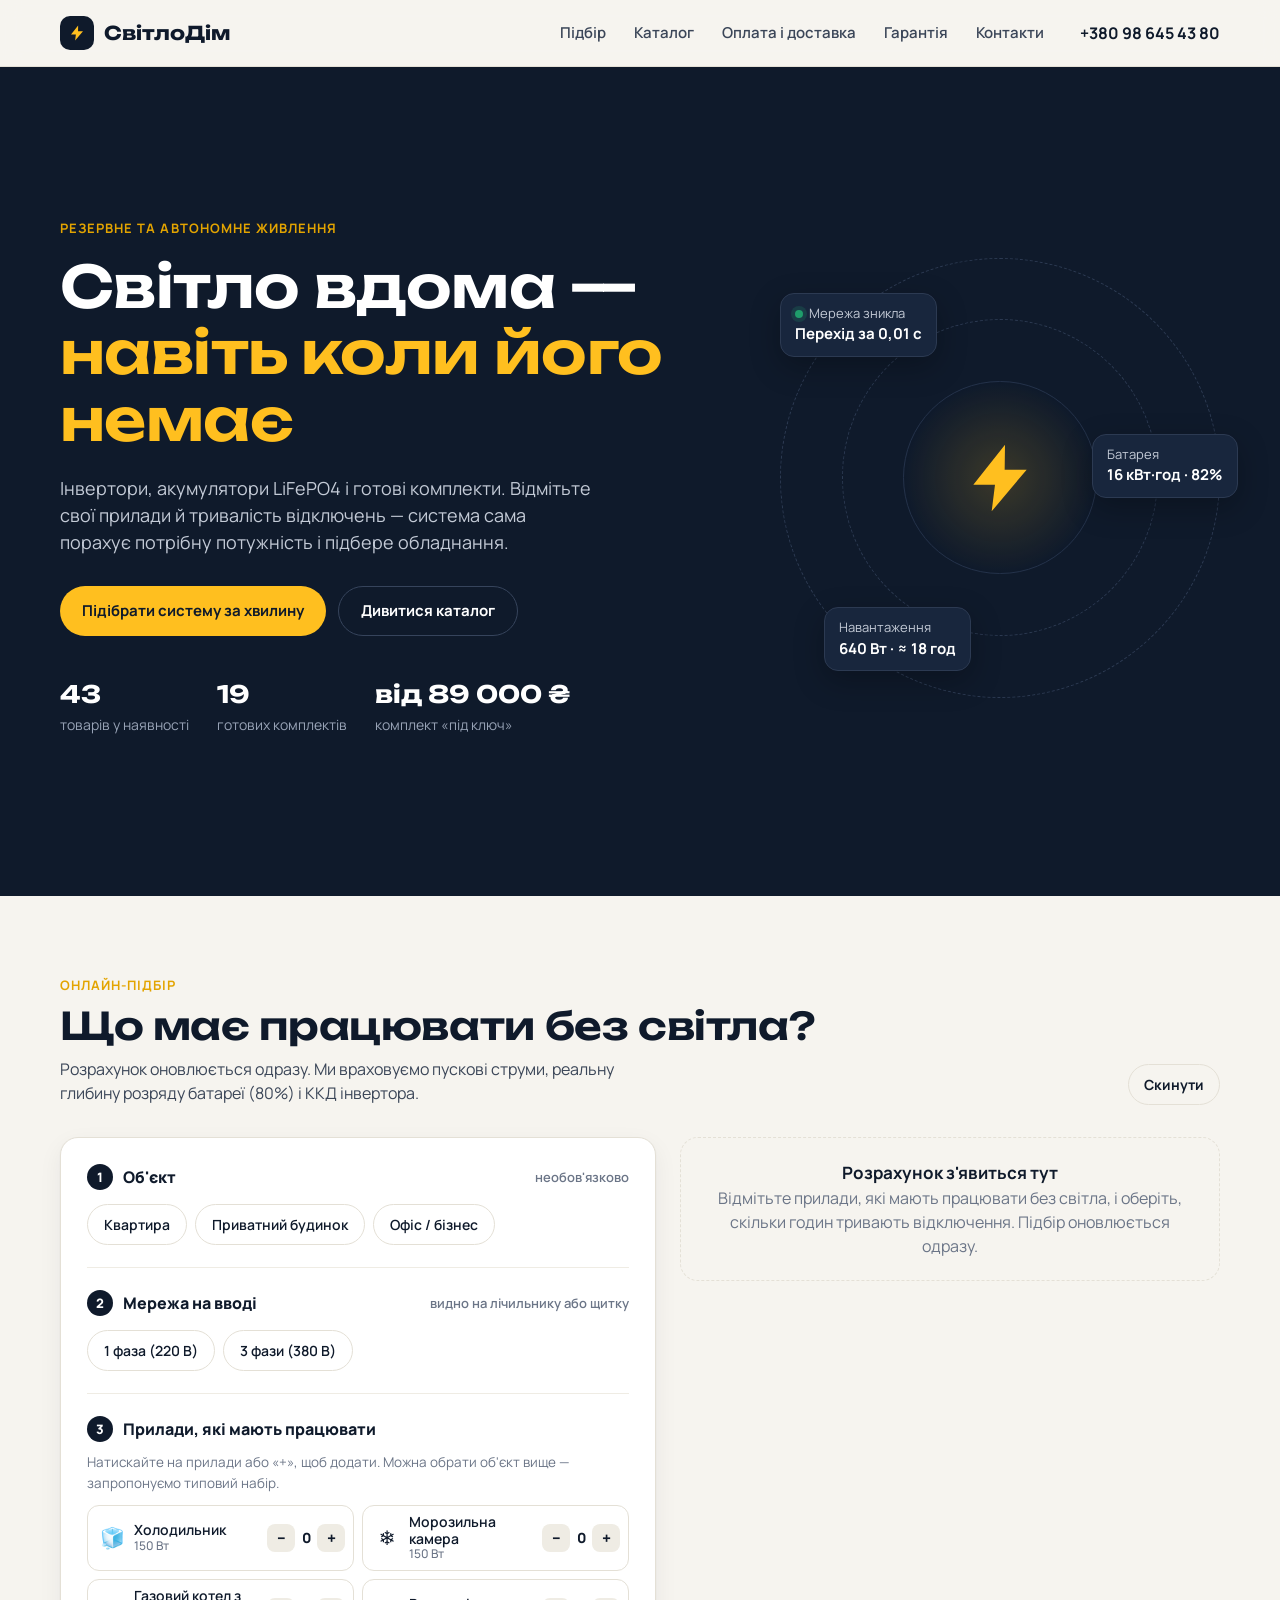
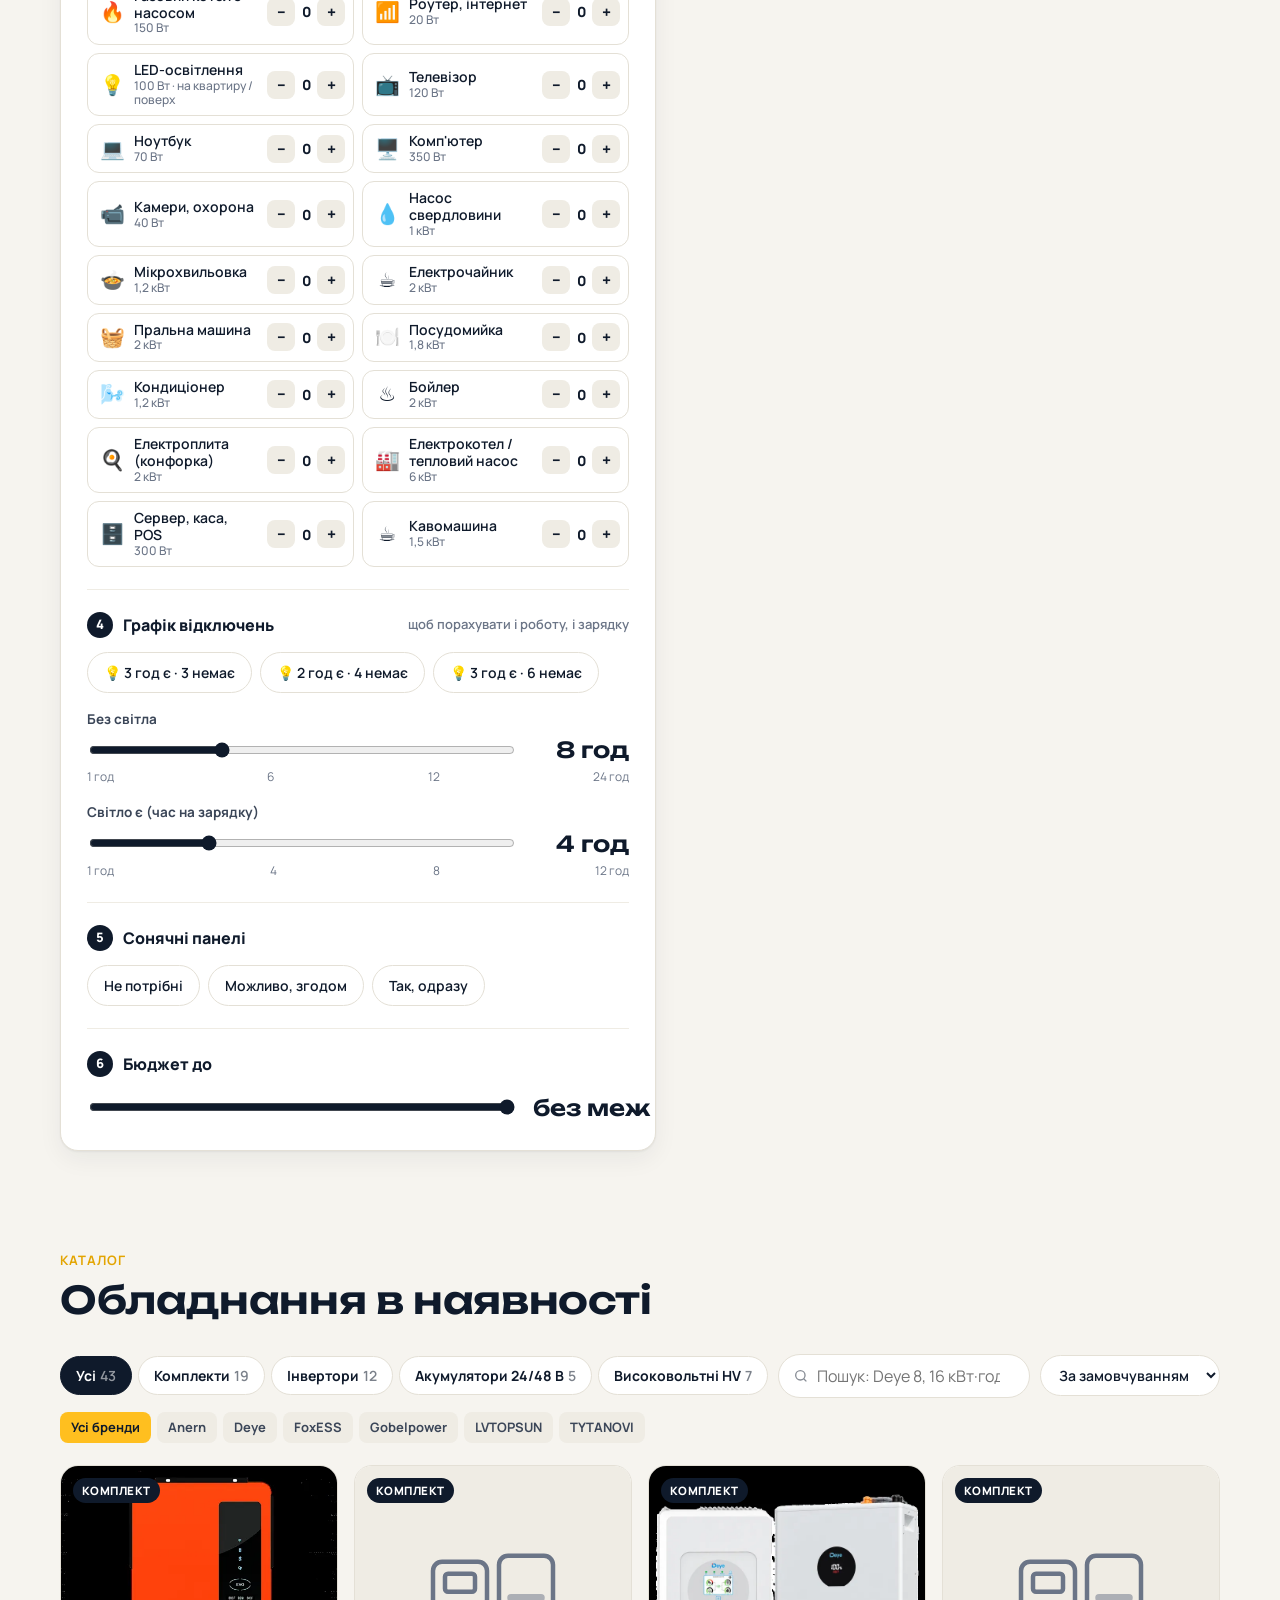
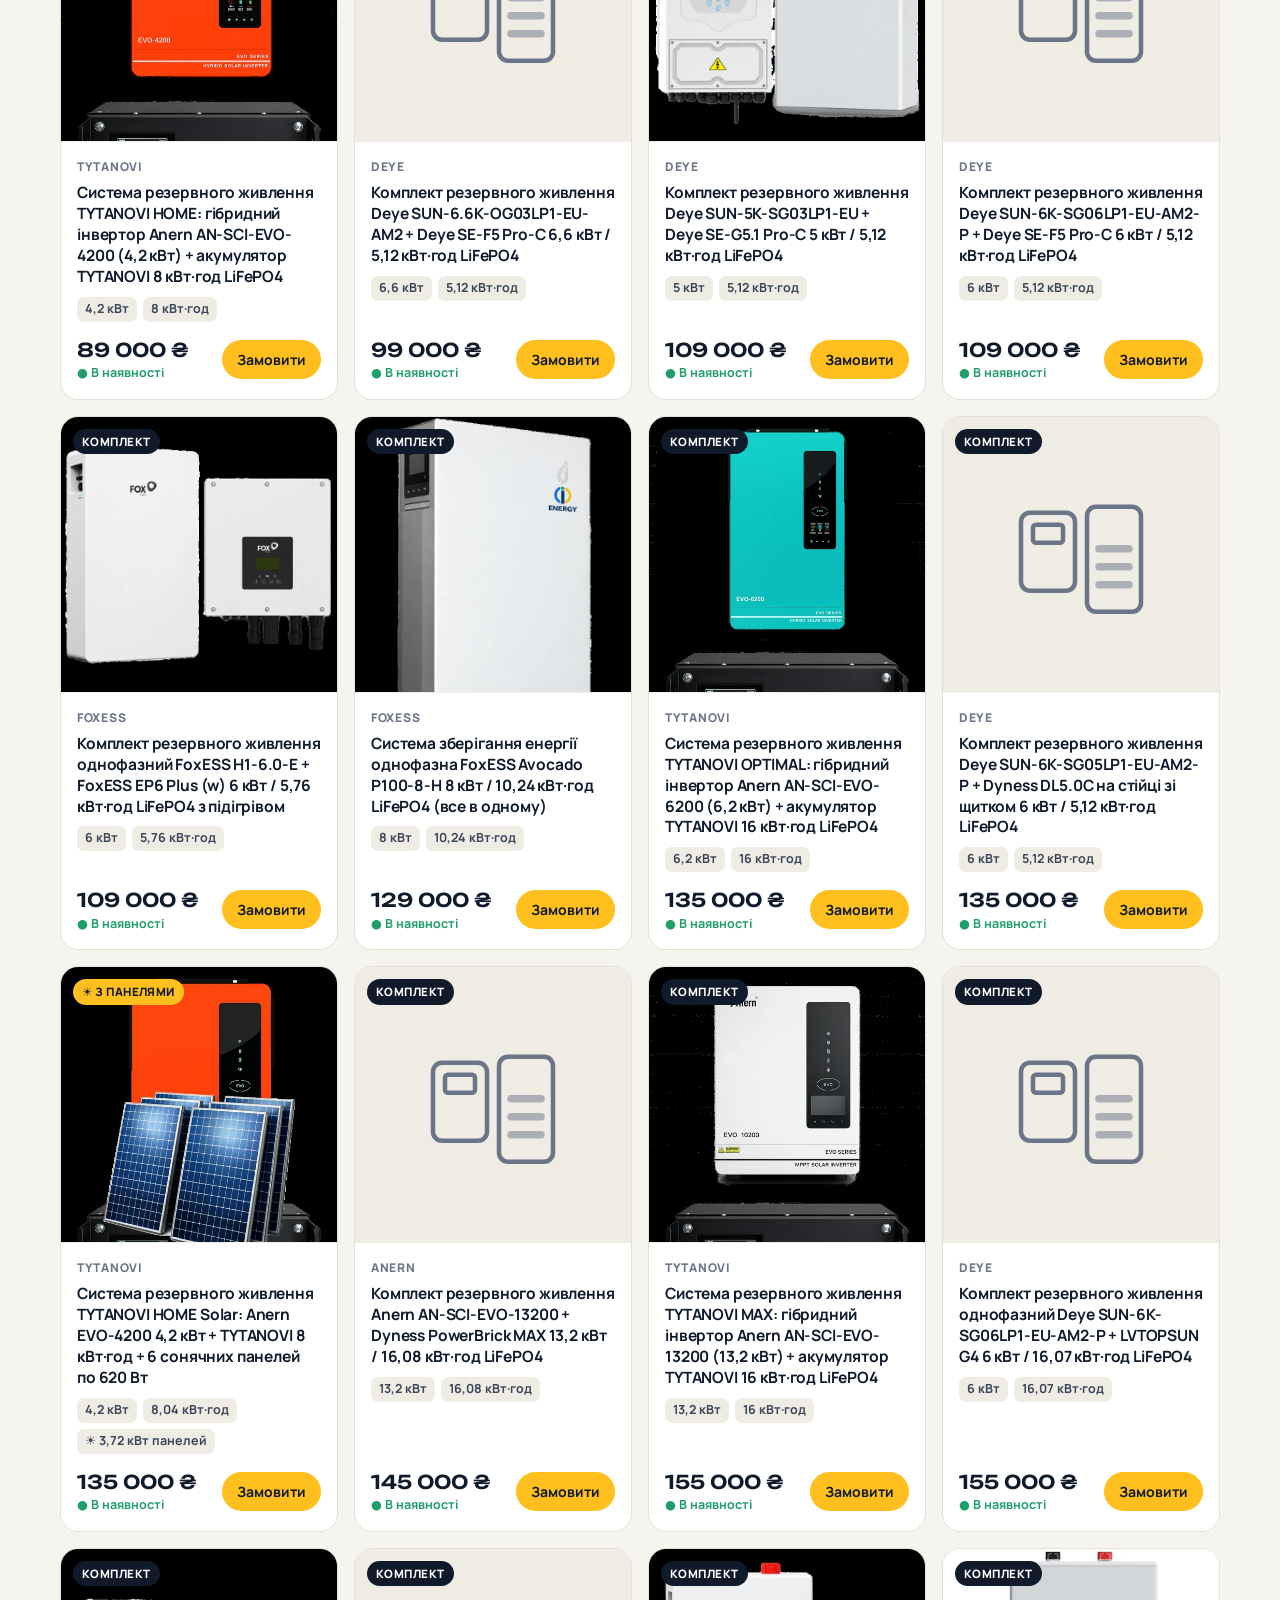
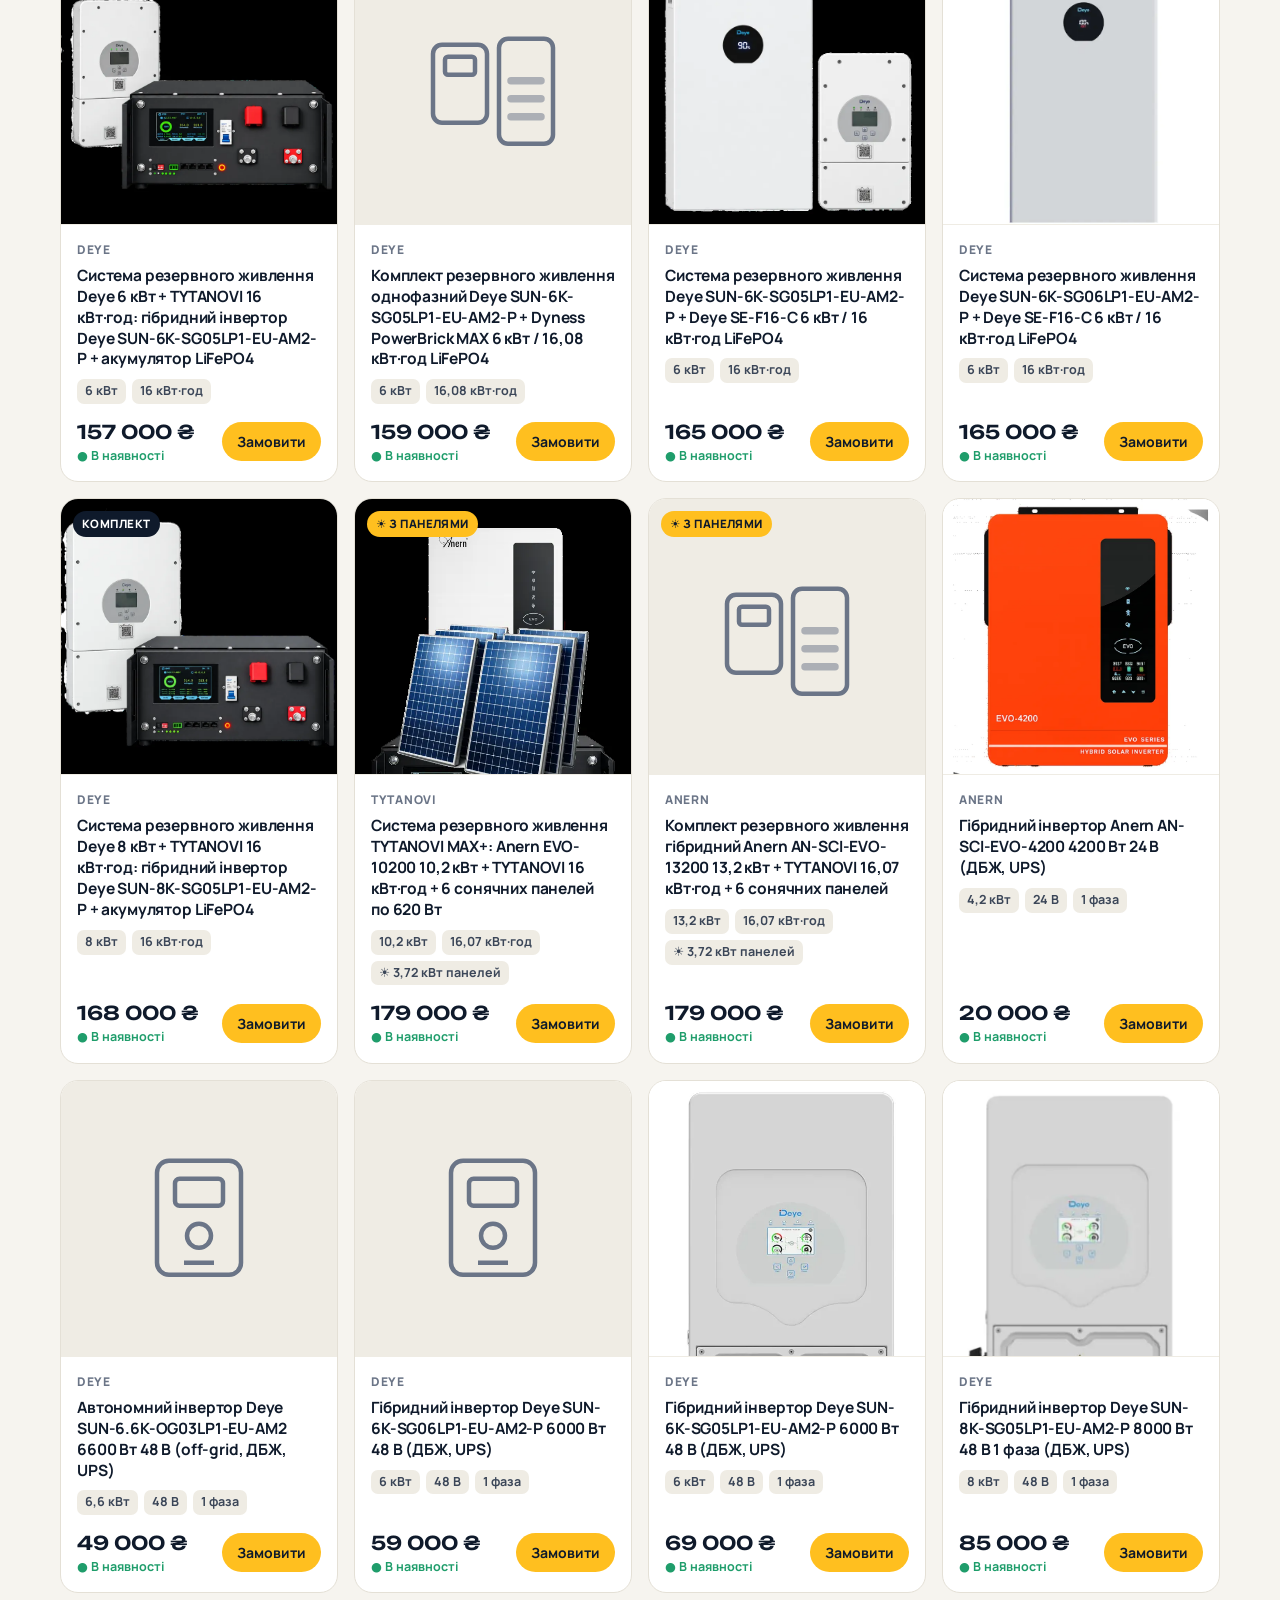
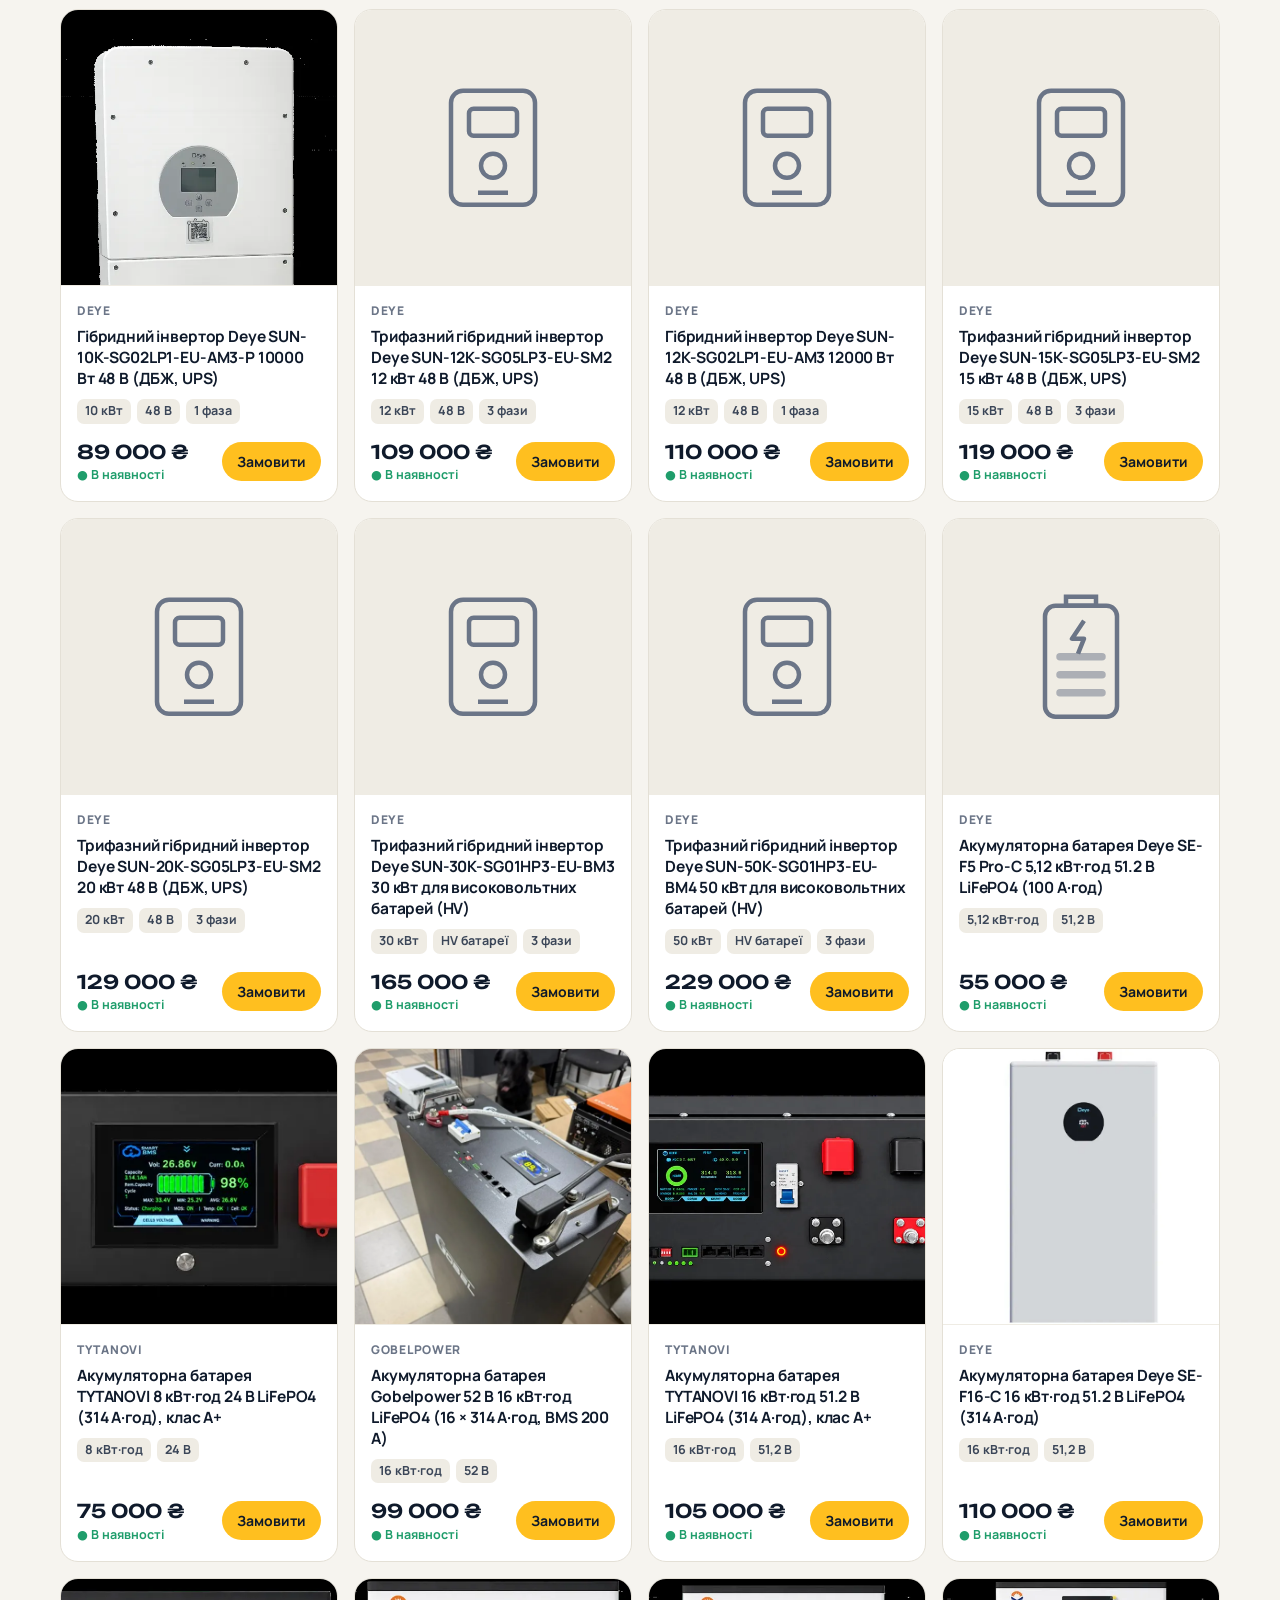
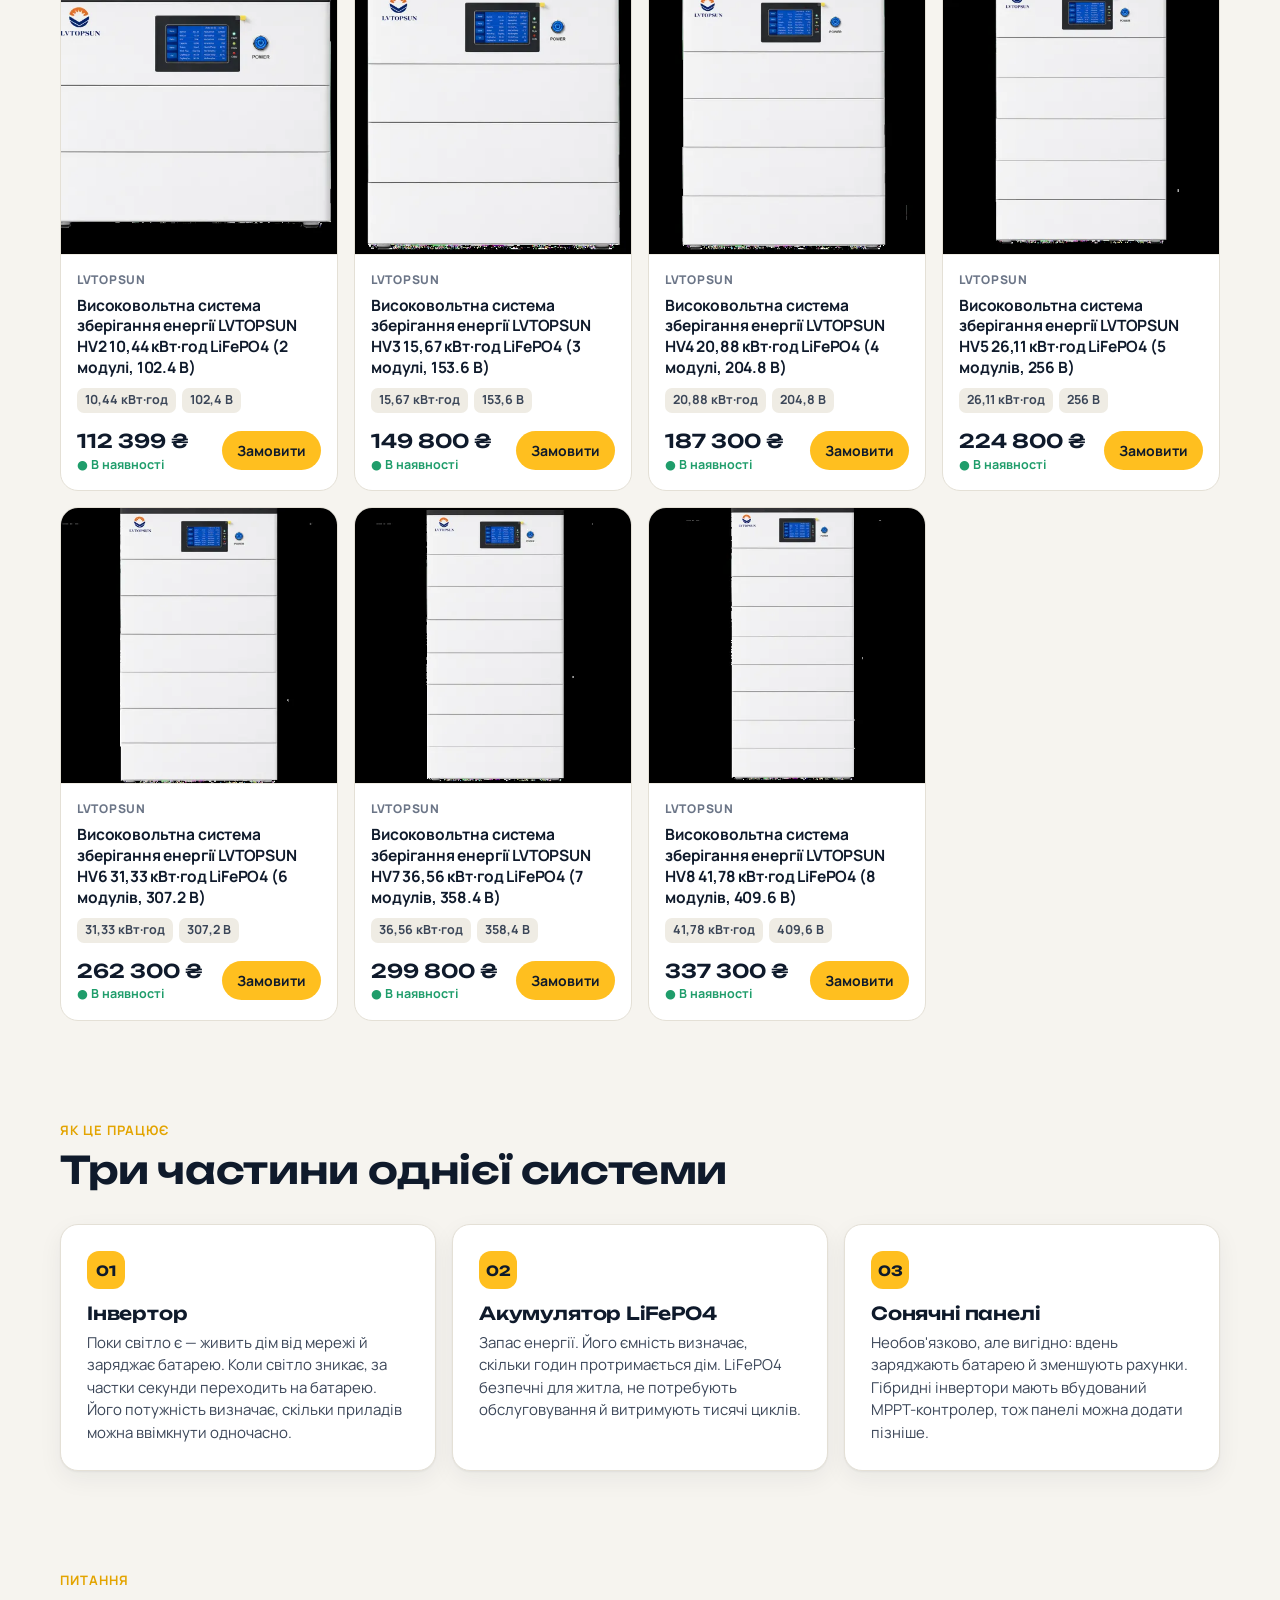
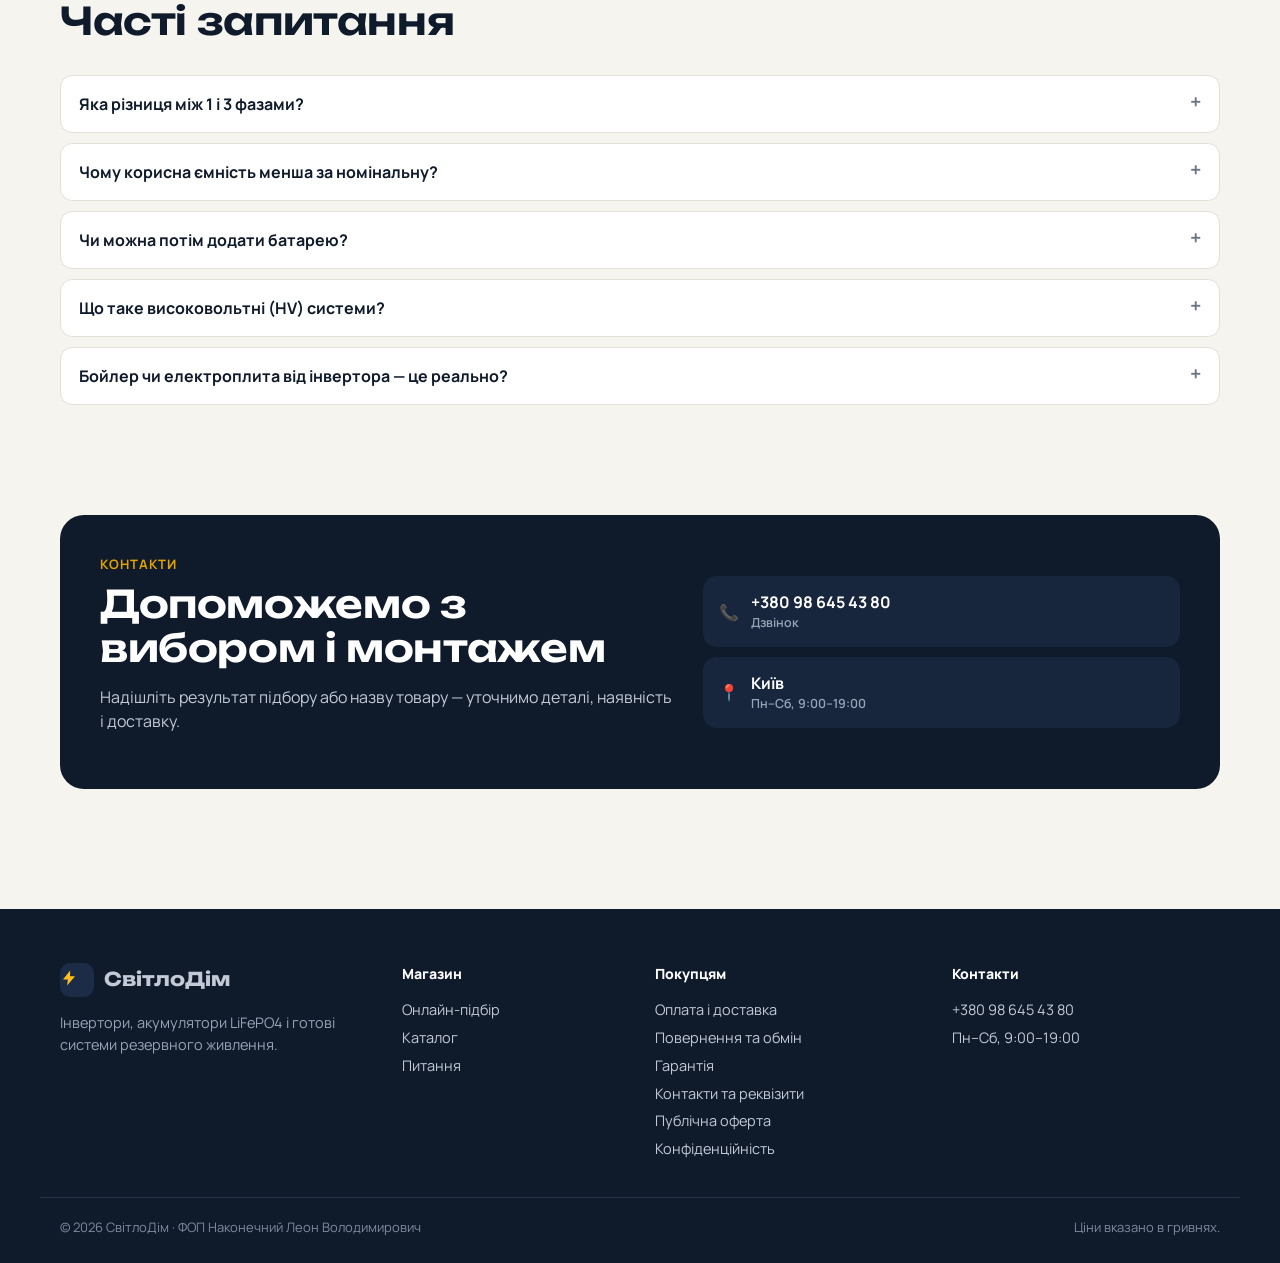
==== commit fba1ce3a: "Нова назва, графік відключень і розрахунок зарядки - Назва СвітлоДім замість Резерв220 - «Завантажен" ====
--- a/index.html
+++ b/index.html
@@ -3,7 +3,7 @@
 <head>
 <meta charset="utf-8">
 <meta name="viewport" content="width=device-width, initial-scale=1">
-<title>Резерв220 — підбір системи резервного живлення</title>
+<title>СвітлоДім — підбір системи резервного живлення</title>
 <meta name="description" content="Інвертори, акумулятори LiFePO4 і готові комплекти резервного живлення. Онлайн-підбір системи під ваші прилади та тривалість відключень.">
 <link rel="preconnect" href="https://fonts.googleapis.com">
 <link rel="preconnect" href="https://fonts.gstatic.com" crossorigin>
@@ -71,12 +71,24 @@
           <div class="apps" id="apps"></div>
         </div>
         <div class="step">
-          <div class="step-t"><span class="n">4</span>Скільки годин без світла</div>
+          <div class="step-t"><span class="n">4</span>Графік відключень<small>щоб порахувати і роботу, і зарядку</small></div>
+          <div class="seg sched" id="schedSeg">
+            <button data-on="3" data-off="3">💡 3 год є · 3 немає</button>
+            <button data-on="2" data-off="4">💡 2 год є · 4 немає</button>
+            <button data-on="3" data-off="6">💡 3 год є · 6 немає</button>
+          </div>
+          <div class="sub-l">Без світла</div>
           <div class="range-row">
-            <input type="range" class="range" id="hours" min="2" max="24" step="1" value="8">
+            <input type="range" class="range" id="hours" min="1" max="24" step="1" value="8" aria-label="Скільки годин без світла">
             <div class="range-val" id="hoursVal"></div>
           </div>
-          <div class="ticks"><span>2 год</span><span>8</span><span>12</span><span>24 год</span></div>
+          <div class="ticks"><span>1 год</span><span>6</span><span>12</span><span>24 год</span></div>
+          <div class="sub-l">Світло є (час на зарядку)</div>
+          <div class="range-row">
+            <input type="range" class="range" id="onHours" min="1" max="12" step="1" value="4" aria-label="Скільки годин світло є">
+            <div class="range-val" id="onVal"></div>
+          </div>
+          <div class="ticks"><span>1 год</span><span>4</span><span>8</span><span>12 год</span></div>
         </div>
         <div class="step">
           <div class="step-t"><span class="n">5</span>Сонячні панелі</div>
--- a/assets/style.css
+++ b/assets/style.css
@@ -126,7 +126,13 @@
 .rec.best .tag{background:var(--amber);color:var(--night)}
 .rec h4{margin:0 0 6px;font-size:15px;line-height:1.3}
 .rec .parts{font-size:13px;color:var(--ink-3);margin:-2px 0 8px}
-.meters{display:grid;grid-template-columns:1fr 1fr;gap:10px;margin:8px 0 10px}
+.meters{display:grid;grid-template-columns:repeat(3,1fr);gap:10px;margin:8px 0 6px}
+@media (max-width:520px){.meters{grid-template-columns:1fr 1fr}.meters .meter:last-child{grid-column:1/-1}}
+.charge-note{font-size:12.5px;margin:0 0 10px;color:var(--ink-3)}
+.charge-note.ok{color:var(--green)}
+.charge-note.bad{color:var(--red)}
+.sub-l{font-size:13.5px;font-weight:700;color:var(--ink-2);margin:16px 0 4px}
+.sched{margin-bottom:4px}
 .meter span{font-size:12px;color:var(--ink-3);display:flex;justify-content:space-between}
 .meter span b{color:var(--ink);font-weight:700}
 .bar{height:6px;border-radius:6px;background:var(--soft);overflow:hidden;margin-top:4px}
@@ -317,3 +323,5 @@
 .steps-list li{counter-increment:s;position:relative;padding-left:44px;margin:14px 0}
 .steps-list li::before{content:counter(s);position:absolute;left:0;top:-2px;width:30px;height:30px;border-radius:50%;background:var(--amber);color:var(--night);font-weight:800;display:grid;place-items:center;font-size:14px}
 .foot-site .logo-mark{background:#1d2c46}
+.meter span{flex-direction:column;align-items:flex-start;gap:1px;line-height:1.25}
+.meter span b{font-size:14.5px}
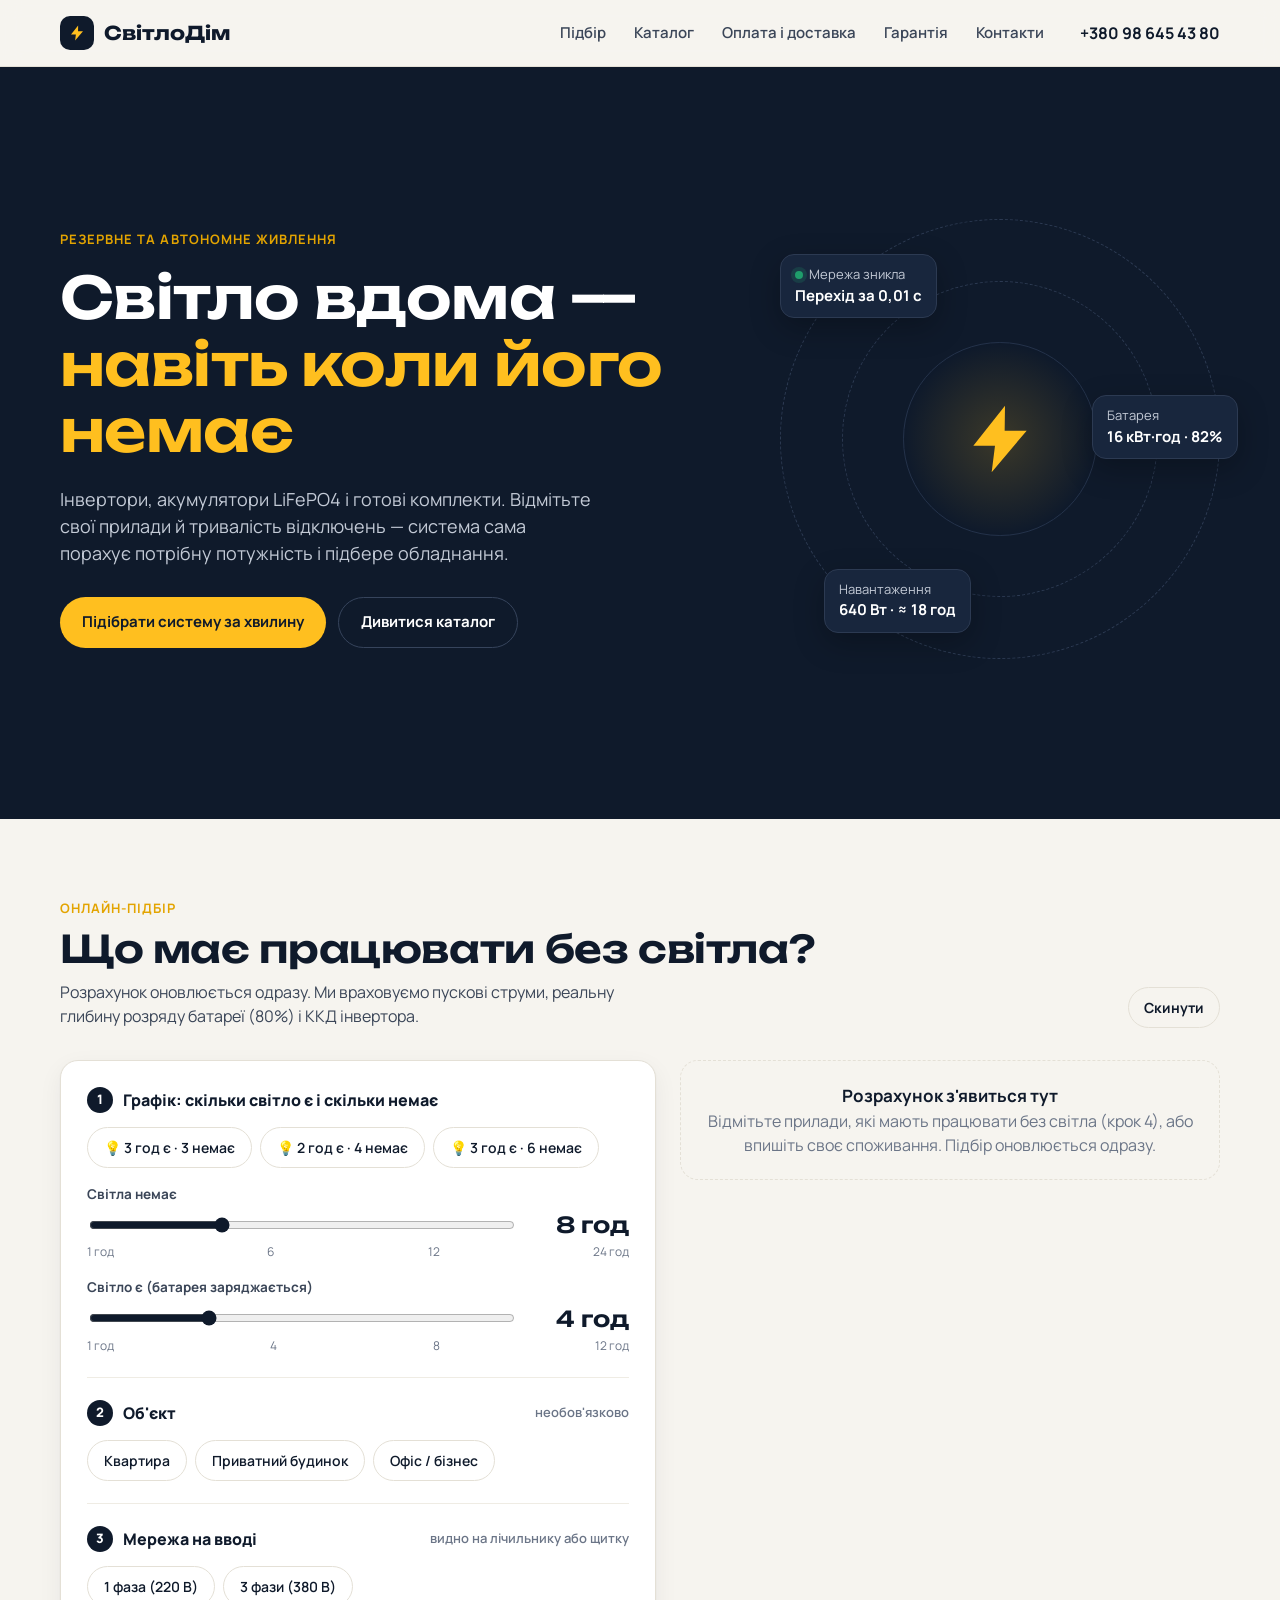
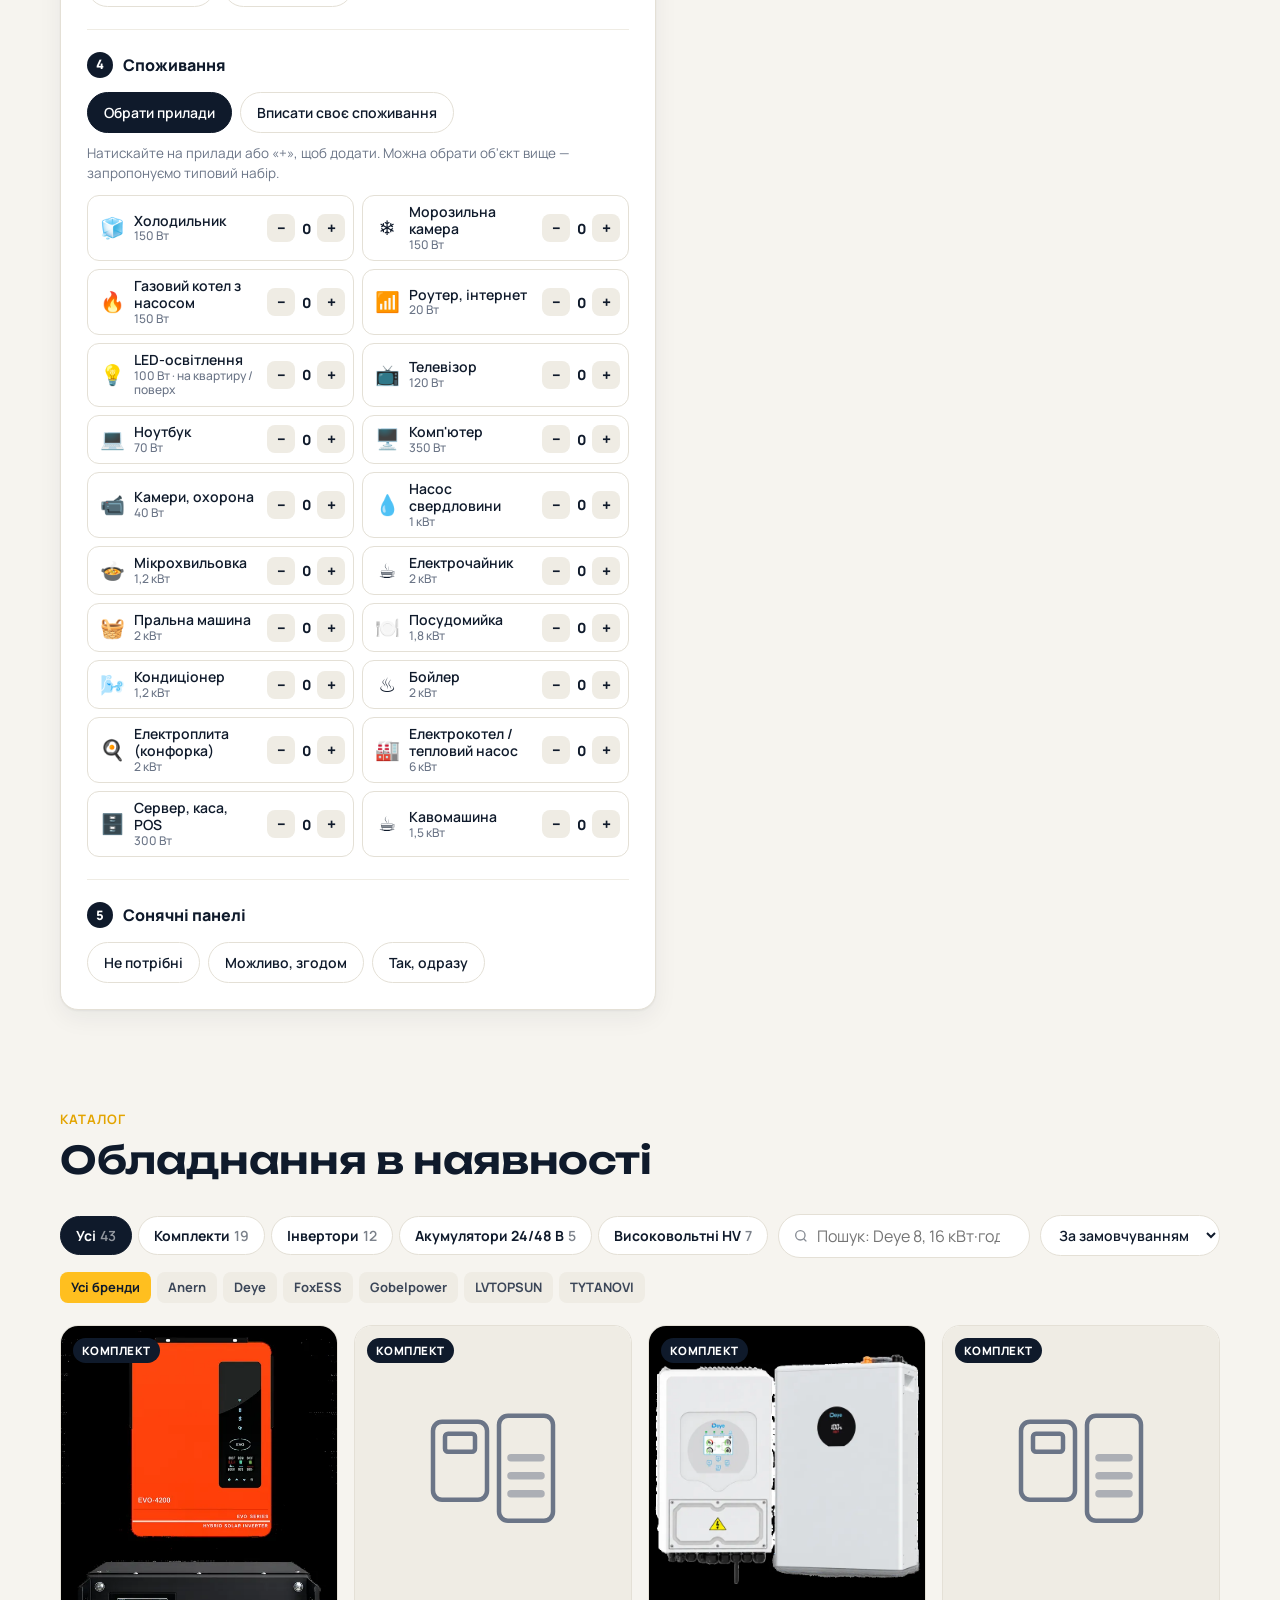
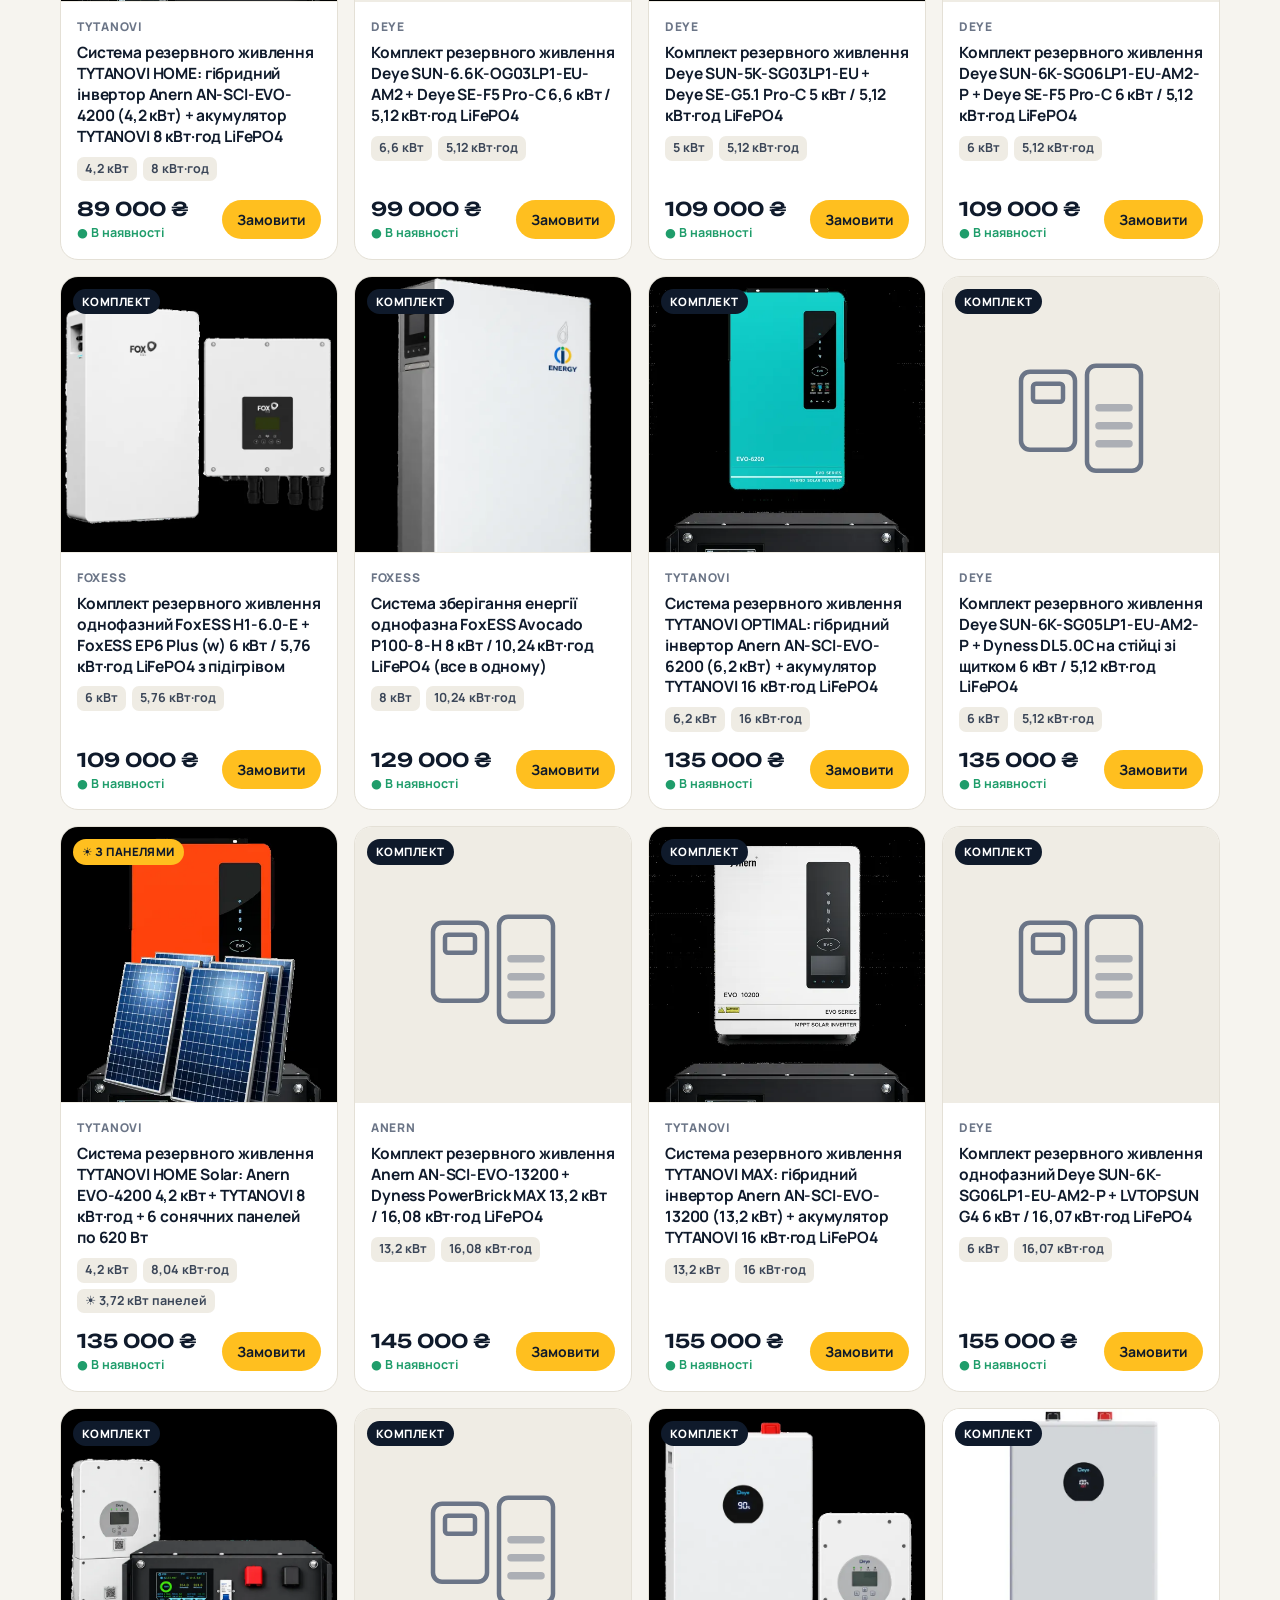
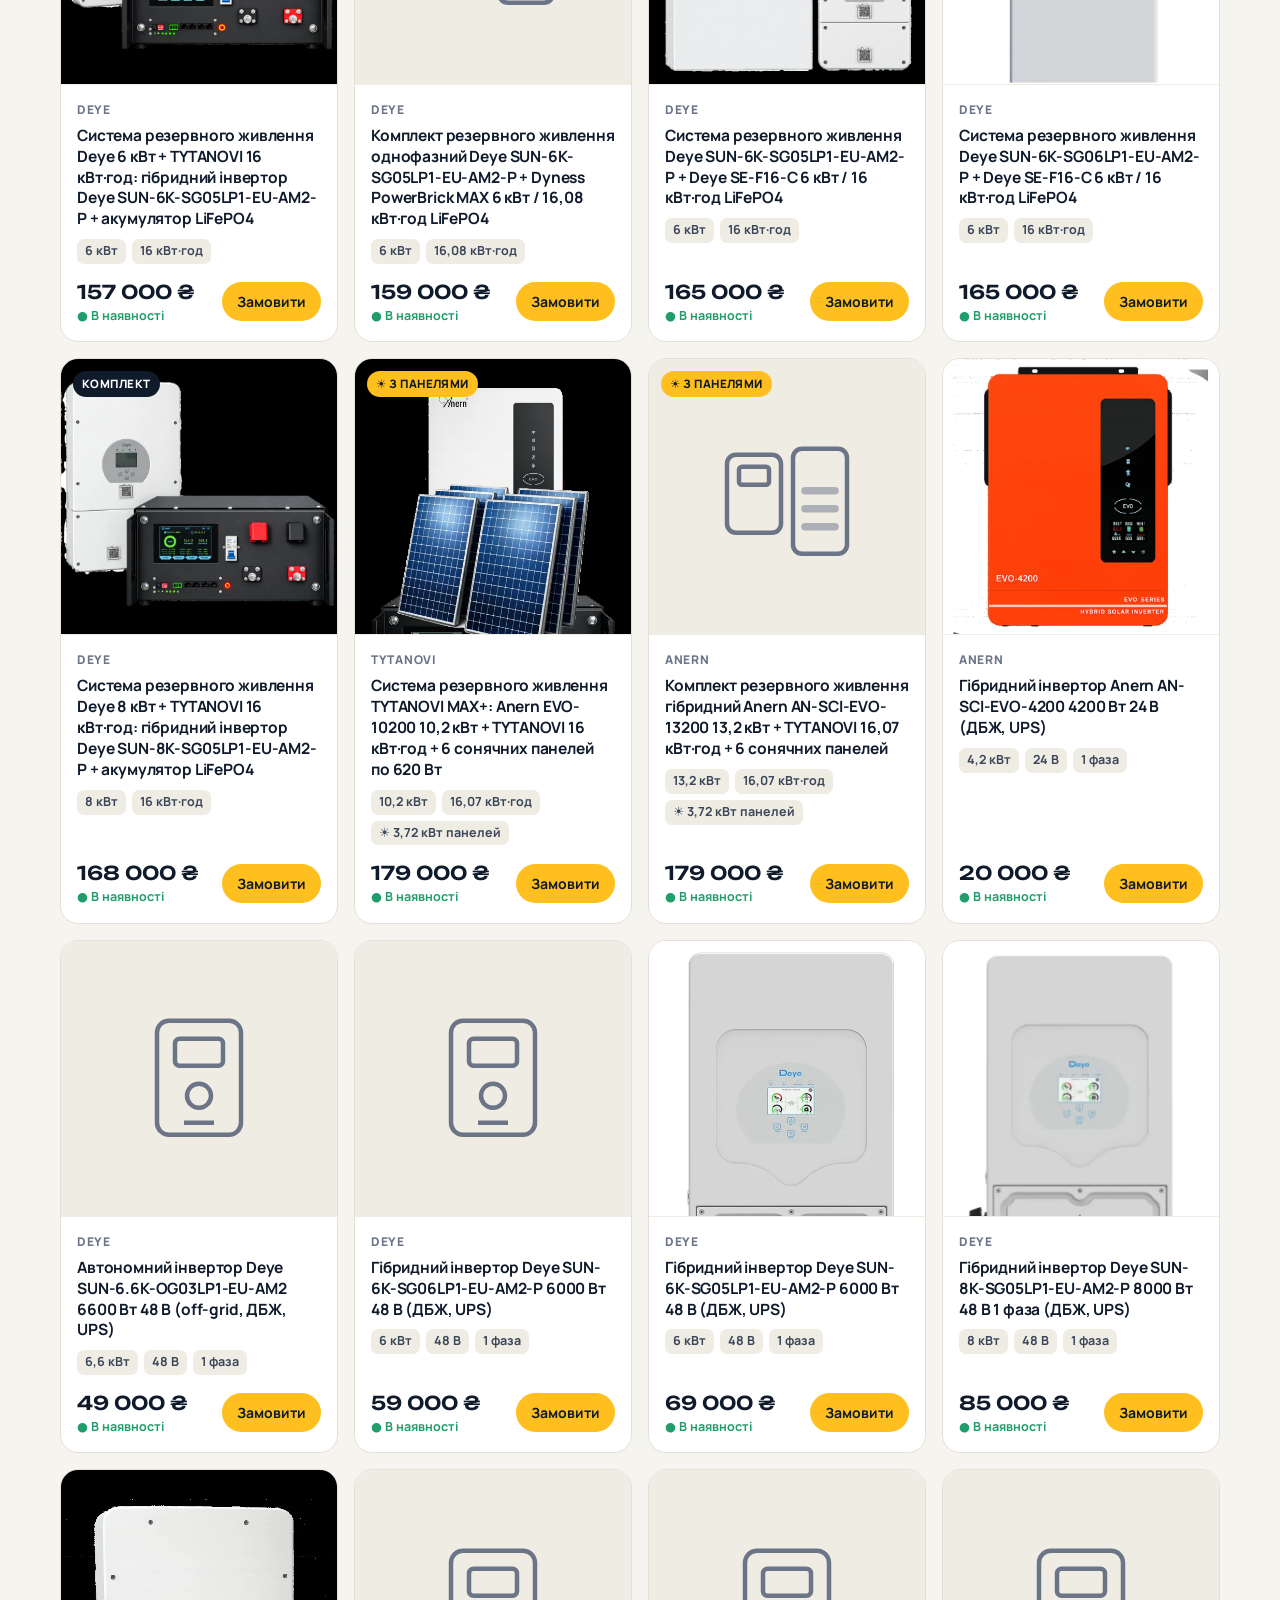
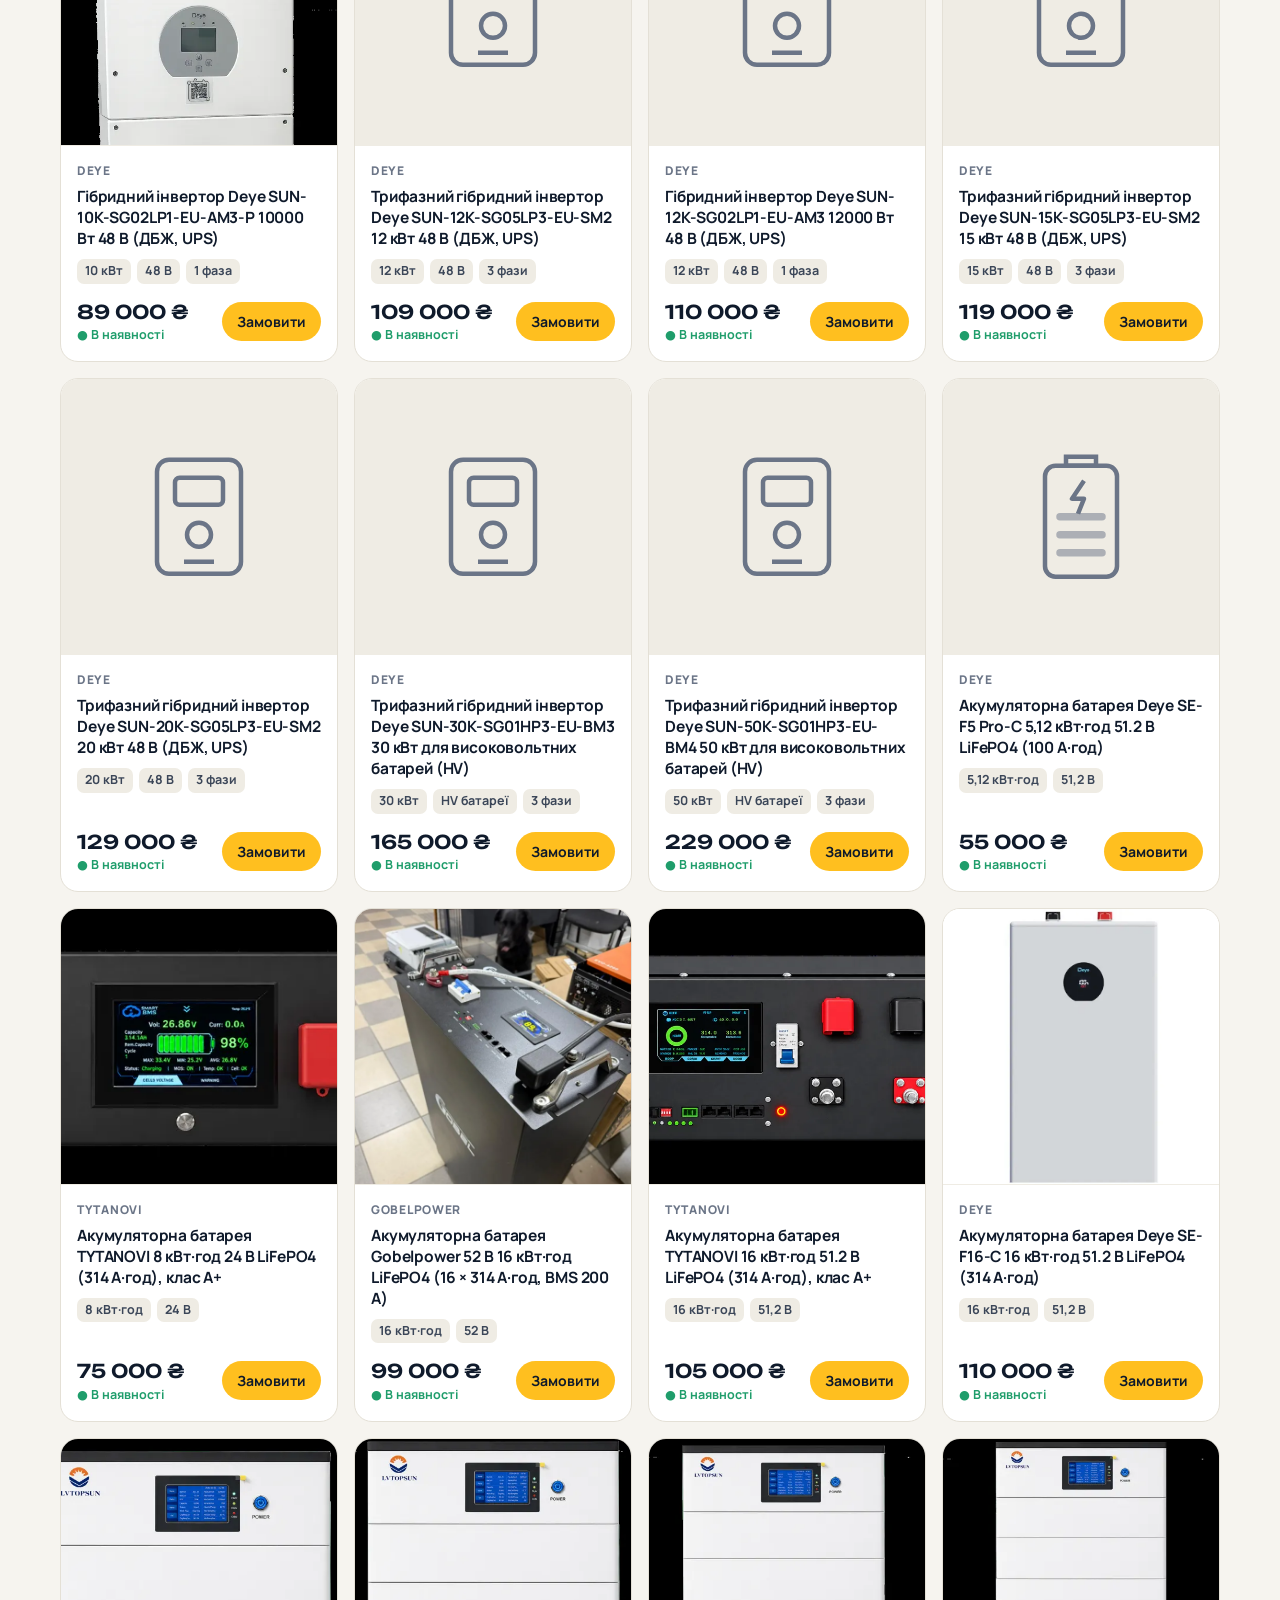
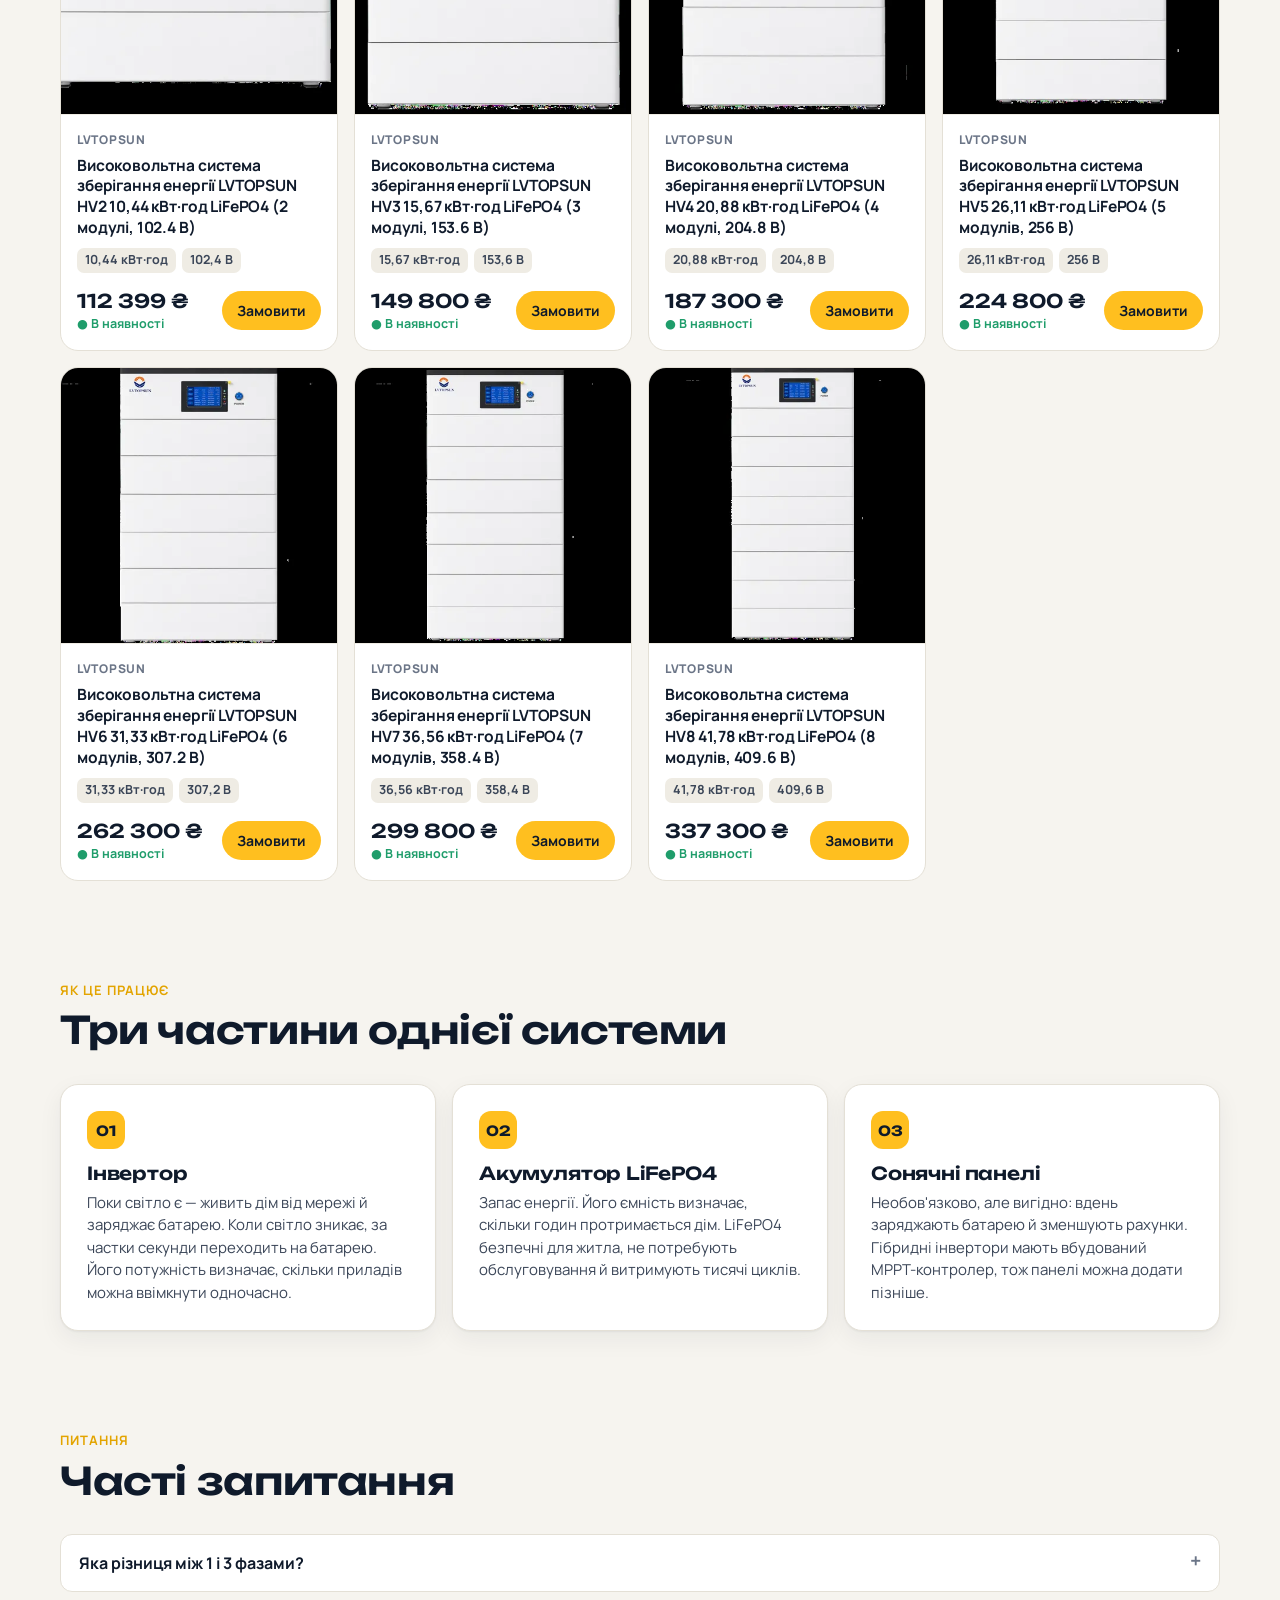
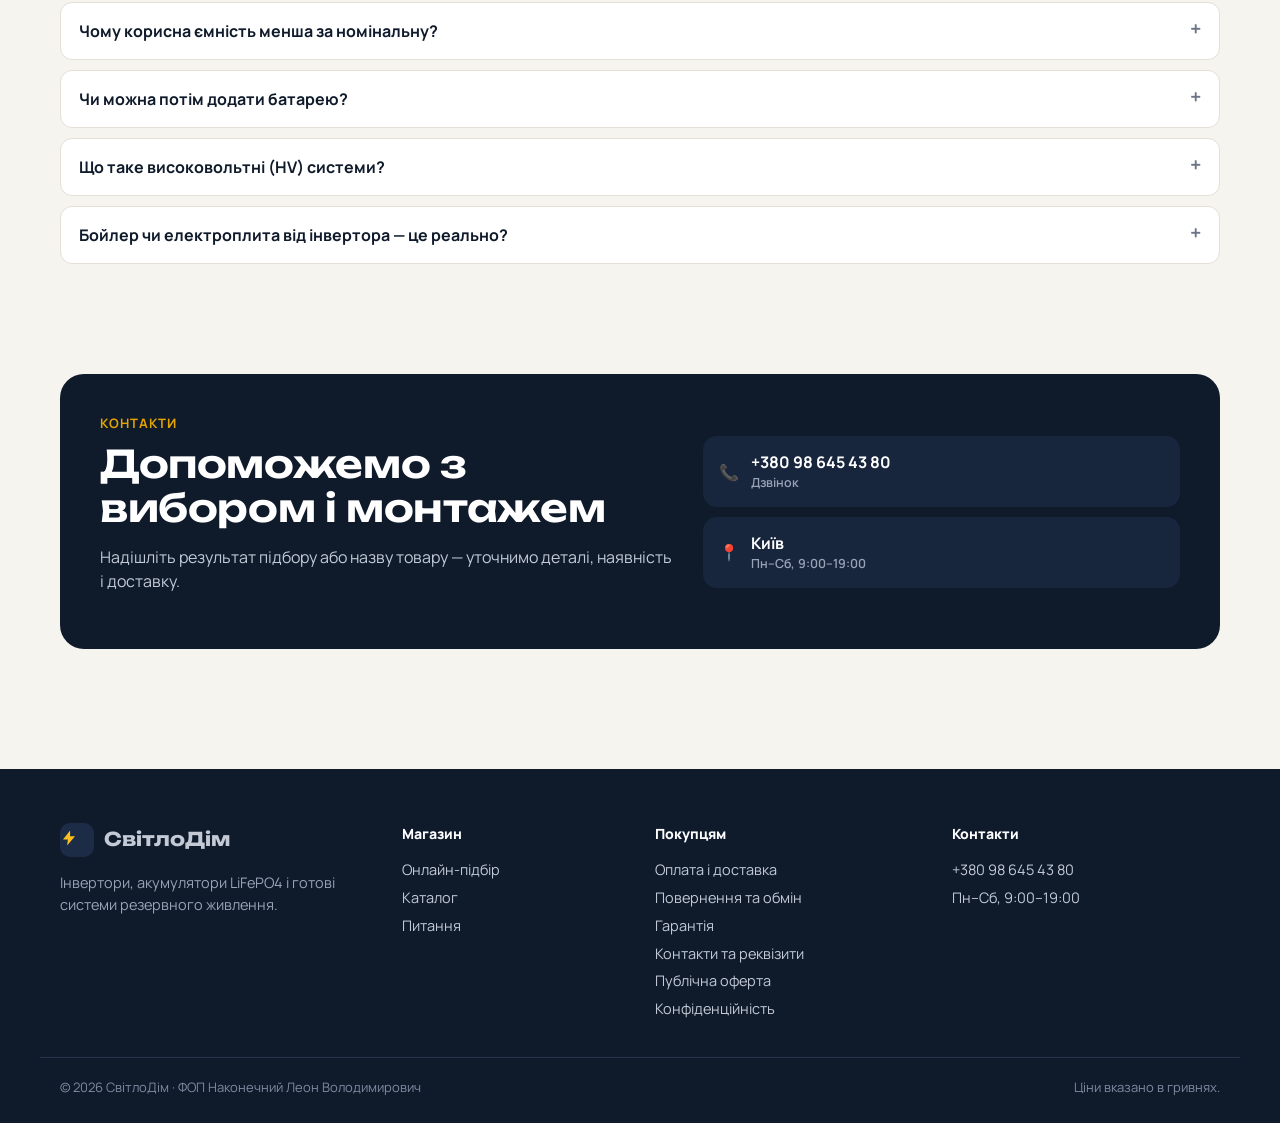
==== commit b9c3b933: "Підбір: графік першим, своє споживання, зрозуміла зарядка - Прибрано бюджет і цифри на першому екран" ====
--- a/index.html
+++ b/index.html
@@ -25,7 +25,6 @@
         <a class="btn btn-amber" href="#pidbir">Підібрати систему за хвилину</a>
         <a class="btn btn-ghost" href="#catalog">Дивитися каталог</a>
       </div>
-      <div class="hero-facts" id="heroFacts"></div>
     </div>
     <div class="hero-art" aria-hidden="true">
       <div class="ring"></div><div class="ring r2"></div><div class="ring r3"></div>
@@ -51,7 +50,27 @@
     <div class="picker">
       <div class="panel">
         <div class="step">
-          <div class="step-t"><span class="n">1</span>Об'єкт<small>необов'язково</small></div>
+          <div class="step-t"><span class="n">1</span>Графік: скільки світло є і скільки немає</div>
+          <div class="seg sched" id="schedSeg">
+            <button data-on="3" data-off="3">💡 3 год є · 3 немає</button>
+            <button data-on="2" data-off="4">💡 2 год є · 4 немає</button>
+            <button data-on="3" data-off="6">💡 3 год є · 6 немає</button>
+          </div>
+          <div class="sub-l">Світла немає</div>
+          <div class="range-row">
+            <input type="range" class="range" id="hours" min="1" max="24" step="1" value="8" aria-label="Скільки годин світла немає">
+            <div class="range-val" id="hoursVal"></div>
+          </div>
+          <div class="ticks"><span>1 год</span><span>6</span><span>12</span><span>24 год</span></div>
+          <div class="sub-l">Світло є (батарея заряджається)</div>
+          <div class="range-row">
+            <input type="range" class="range" id="onHours" min="1" max="12" step="1" value="4" aria-label="Скільки годин світло є">
+            <div class="range-val" id="onVal"></div>
+          </div>
+          <div class="ticks"><span>1 год</span><span>4</span><span>8</span><span>12 год</span></div>
+        </div>
+        <div class="step">
+          <div class="step-t"><span class="n">2</span>Об'єкт<small>необов'язково</small></div>
           <div class="seg" id="objSeg">
             <button data-v="flat">Квартира</button>
             <button data-v="house">Приватний будинок</button>
@@ -59,36 +78,30 @@
           </div>
         </div>
         <div class="step">
-          <div class="step-t"><span class="n">2</span>Мережа на вводі<small>видно на лічильнику або щитку</small></div>
+          <div class="step-t"><span class="n">3</span>Мережа на вводі<small>видно на лічильнику або щитку</small></div>
           <div class="seg" id="phSeg">
             <button data-v="1">1 фаза (220 В)</button>
             <button data-v="3">3 фази (380 В)</button>
           </div>
         </div>
         <div class="step">
-          <div class="step-t"><span class="n">3</span>Прилади, які мають працювати<small id="appsCount"></small></div>
-          <div class="preset-row" id="presetRow"></div>
-          <div class="apps" id="apps"></div>
-        </div>
-        <div class="step">
-          <div class="step-t"><span class="n">4</span>Графік відключень<small>щоб порахувати і роботу, і зарядку</small></div>
-          <div class="seg sched" id="schedSeg">
-            <button data-on="3" data-off="3">💡 3 год є · 3 немає</button>
-            <button data-on="2" data-off="4">💡 2 год є · 4 немає</button>
-            <button data-on="3" data-off="6">💡 3 год є · 6 немає</button>
+          <div class="step-t"><span class="n">4</span>Споживання<small id="appsCount"></small></div>
+          <div class="seg" id="modeSeg">
+            <button data-mode="apps">Обрати прилади</button>
+            <button data-mode="own">Вписати своє споживання</button>
           </div>
-          <div class="sub-l">Без світла</div>
-          <div class="range-row">
-            <input type="range" class="range" id="hours" min="1" max="24" step="1" value="8" aria-label="Скільки годин без світла">
-            <div class="range-val" id="hoursVal"></div>
+          <div id="modeApps">
+            <div class="preset-row" id="presetRow"></div>
+            <div class="apps" id="apps"></div>
           </div>
-          <div class="ticks"><span>1 год</span><span>6</span><span>12</span><span>24 год</span></div>
-          <div class="sub-l">Світло є (час на зарядку)</div>
-          <div class="range-row">
-            <input type="range" class="range" id="onHours" min="1" max="12" step="1" value="4" aria-label="Скільки годин світло є">
-            <div class="range-val" id="onVal"></div>
+          <div id="modeOwn" class="own">
+            <label class="own-f"><span>Середнє споживання за годину</span>
+              <span class="own-in"><input type="number" id="ownAvg" min="0" max="50000" step="10" inputmode="numeric" placeholder="напр. 600"><b>Вт</b></span>
+              <small>Скільки в середньому витрачає будинок за 1 годину. 600 Вт = 0,6 кВт·год за годину. Можна взяти з лічильника: добове споживання ÷ 24.</small></label>
+            <label class="own-f"><span>Максимум, що працює одночасно <em>необов'язково</em></span>
+              <span class="own-in"><input type="number" id="ownPeak" min="0" max="60000" step="100" inputmode="numeric" placeholder="напр. 3000"><b>Вт</b></span>
+              <small>Наприклад, котел + холодильник + чайник разом. Якщо не знаєте — порахуємо як 3× середнього, але не менше 2 кВт.</small></label>
           </div>
-          <div class="ticks"><span>1 год</span><span>4</span><span>8</span><span>12 год</span></div>
         </div>
         <div class="step">
           <div class="step-t"><span class="n">5</span>Сонячні панелі</div>
@@ -96,13 +109,6 @@
             <button data-v="no">Не потрібні</button>
             <button data-v="later">Можливо, згодом</button>
             <button data-v="yes">Так, одразу</button>
-          </div>
-        </div>
-        <div class="step">
-          <div class="step-t"><span class="n">6</span>Бюджет до</div>
-          <div class="range-row">
-            <input type="range" class="range" id="budget" min="80000" max="350000" step="5000" value="350000">
-            <div class="range-val" id="budgetVal"></div>
           </div>
         </div>
       </div>
--- a/assets/style.css
+++ b/assets/style.css
@@ -126,8 +126,7 @@
 .rec.best .tag{background:var(--amber);color:var(--night)}
 .rec h4{margin:0 0 6px;font-size:15px;line-height:1.3}
 .rec .parts{font-size:13px;color:var(--ink-3);margin:-2px 0 8px}
-.meters{display:grid;grid-template-columns:repeat(3,1fr);gap:10px;margin:8px 0 6px}
-@media (max-width:520px){.meters{grid-template-columns:1fr 1fr}.meters .meter:last-child{grid-column:1/-1}}
+.meters{display:grid;grid-template-columns:1fr 1fr;gap:12px;margin:8px 0 10px}
 .charge-note{font-size:12.5px;margin:0 0 10px;color:var(--ink-3)}
 .charge-note.ok{color:var(--green)}
 .charge-note.bad{color:var(--red)}
@@ -325,3 +324,25 @@
 .foot-site .logo-mark{background:#1d2c46}
 .meter span{flex-direction:column;align-items:flex-start;gap:1px;line-height:1.25}
 .meter span b{font-size:14.5px}
+
+.own{display:none;gap:14px;margin-top:4px}
+.own.on{display:grid}
+.own-f{display:grid;gap:6px}
+.own-f>span:first-child{font-weight:700;font-size:14.5px}
+.own-f em{font-style:normal;font-weight:600;color:var(--ink-3);font-size:12.5px;margin-left:4px}
+.own-in{display:flex;align-items:center;gap:8px;border:1.5px solid var(--line);border-radius:12px;padding:0 14px;background:#fff;max-width:260px}
+.own-in:focus-within{border-color:var(--ink-3)}
+.own-in input{border:0;outline:0;padding:11px 0;width:100%;background:transparent;font-weight:700;font-size:17px}
+.own-f small{color:var(--ink-3);font-size:13px;line-height:1.4}
+#modeSeg{margin-bottom:14px}
+/* charge block in result cards */
+.chg{background:var(--bg);border:1px solid var(--line);border-radius:12px;padding:10px 12px;margin:2px 0 12px}
+.chg-t{font-size:12.5px;color:var(--ink-3);font-weight:600;margin-bottom:6px}
+.chg-row{display:flex;gap:6px;flex-wrap:wrap}
+.chg-row span{background:#fff;border:1px solid var(--line);border-radius:8px;padding:4px 8px;font-size:12.5px;color:var(--ink-2);white-space:nowrap}
+.chg-row span b{color:var(--ink)}
+.chg-row span.cur{border-color:var(--amber);background:var(--amber-l)}
+.chg-res{font-size:13.5px;font-weight:700;margin-top:8px;line-height:1.4}
+.chg-res.ok{color:var(--green)}
+.chg-res.bad{color:var(--red)}
+.chg-res small{display:block;font-weight:500;color:var(--ink-3);font-size:12.5px}
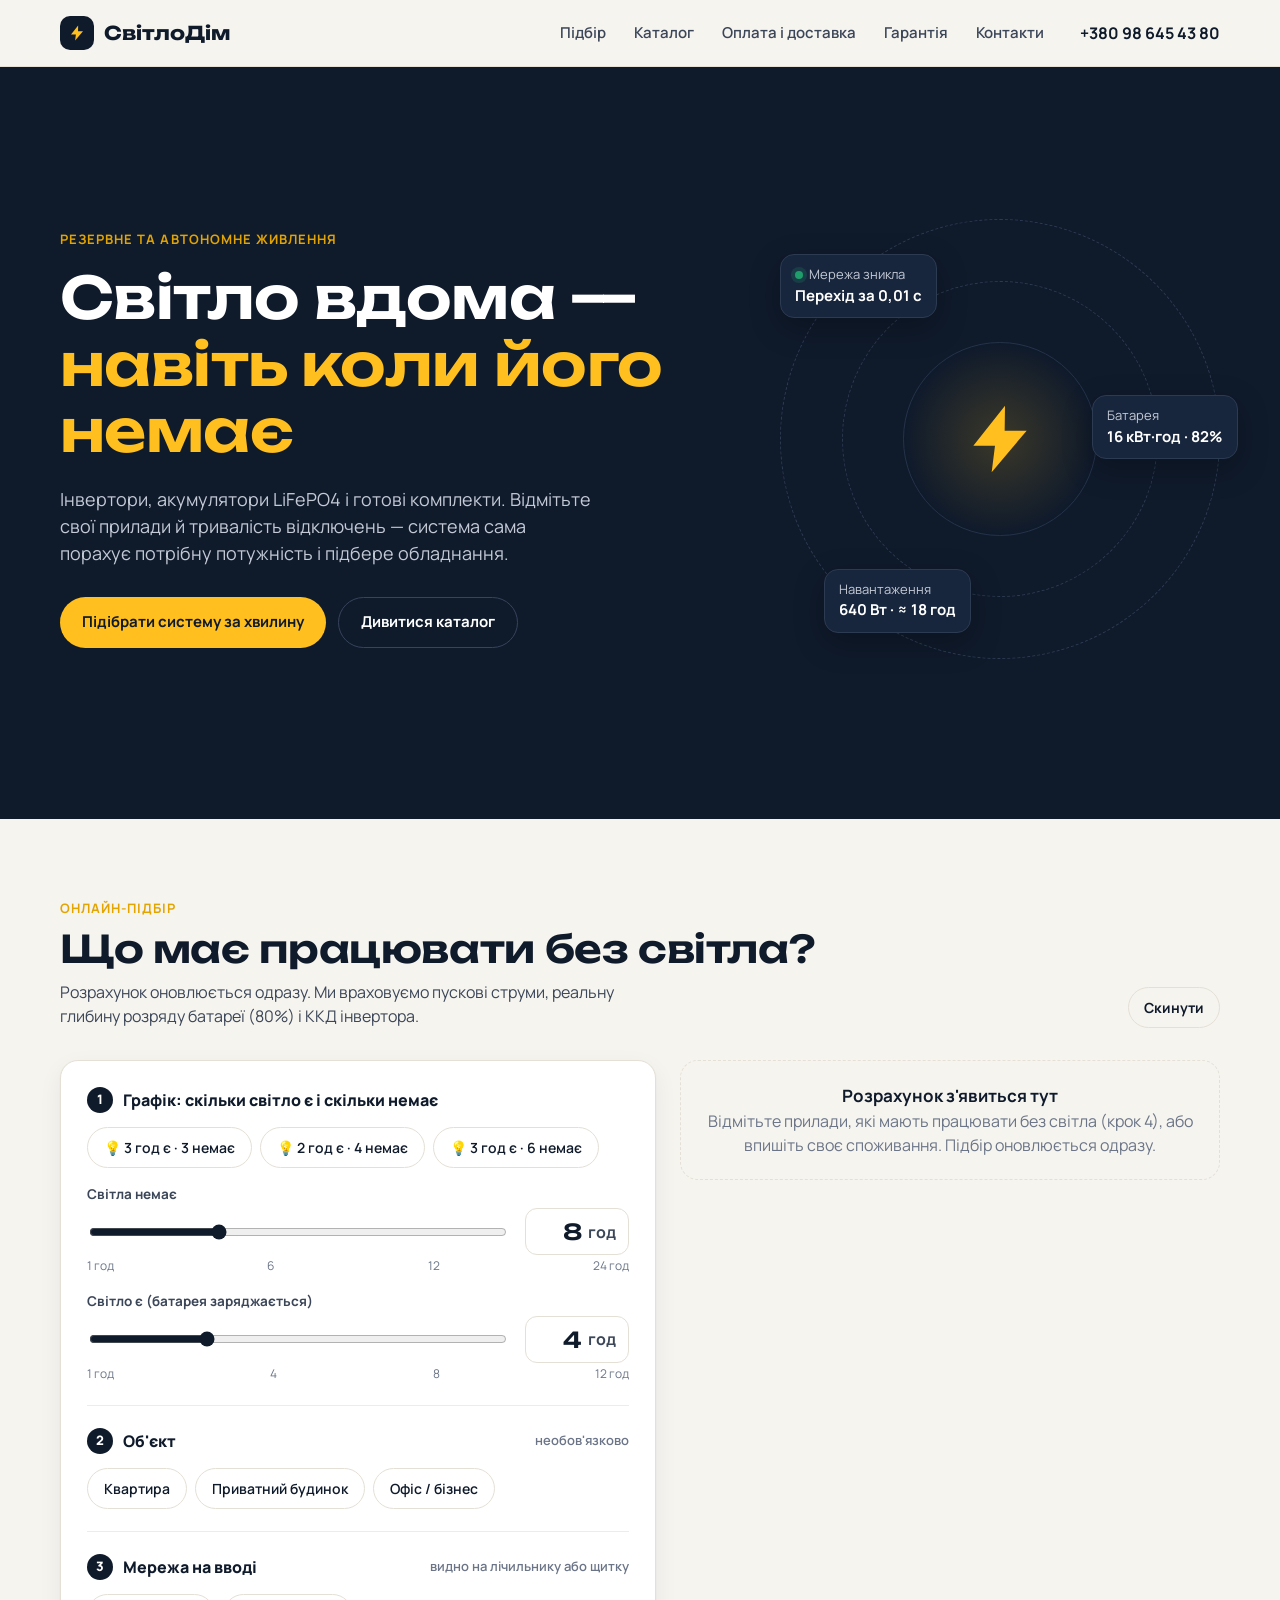
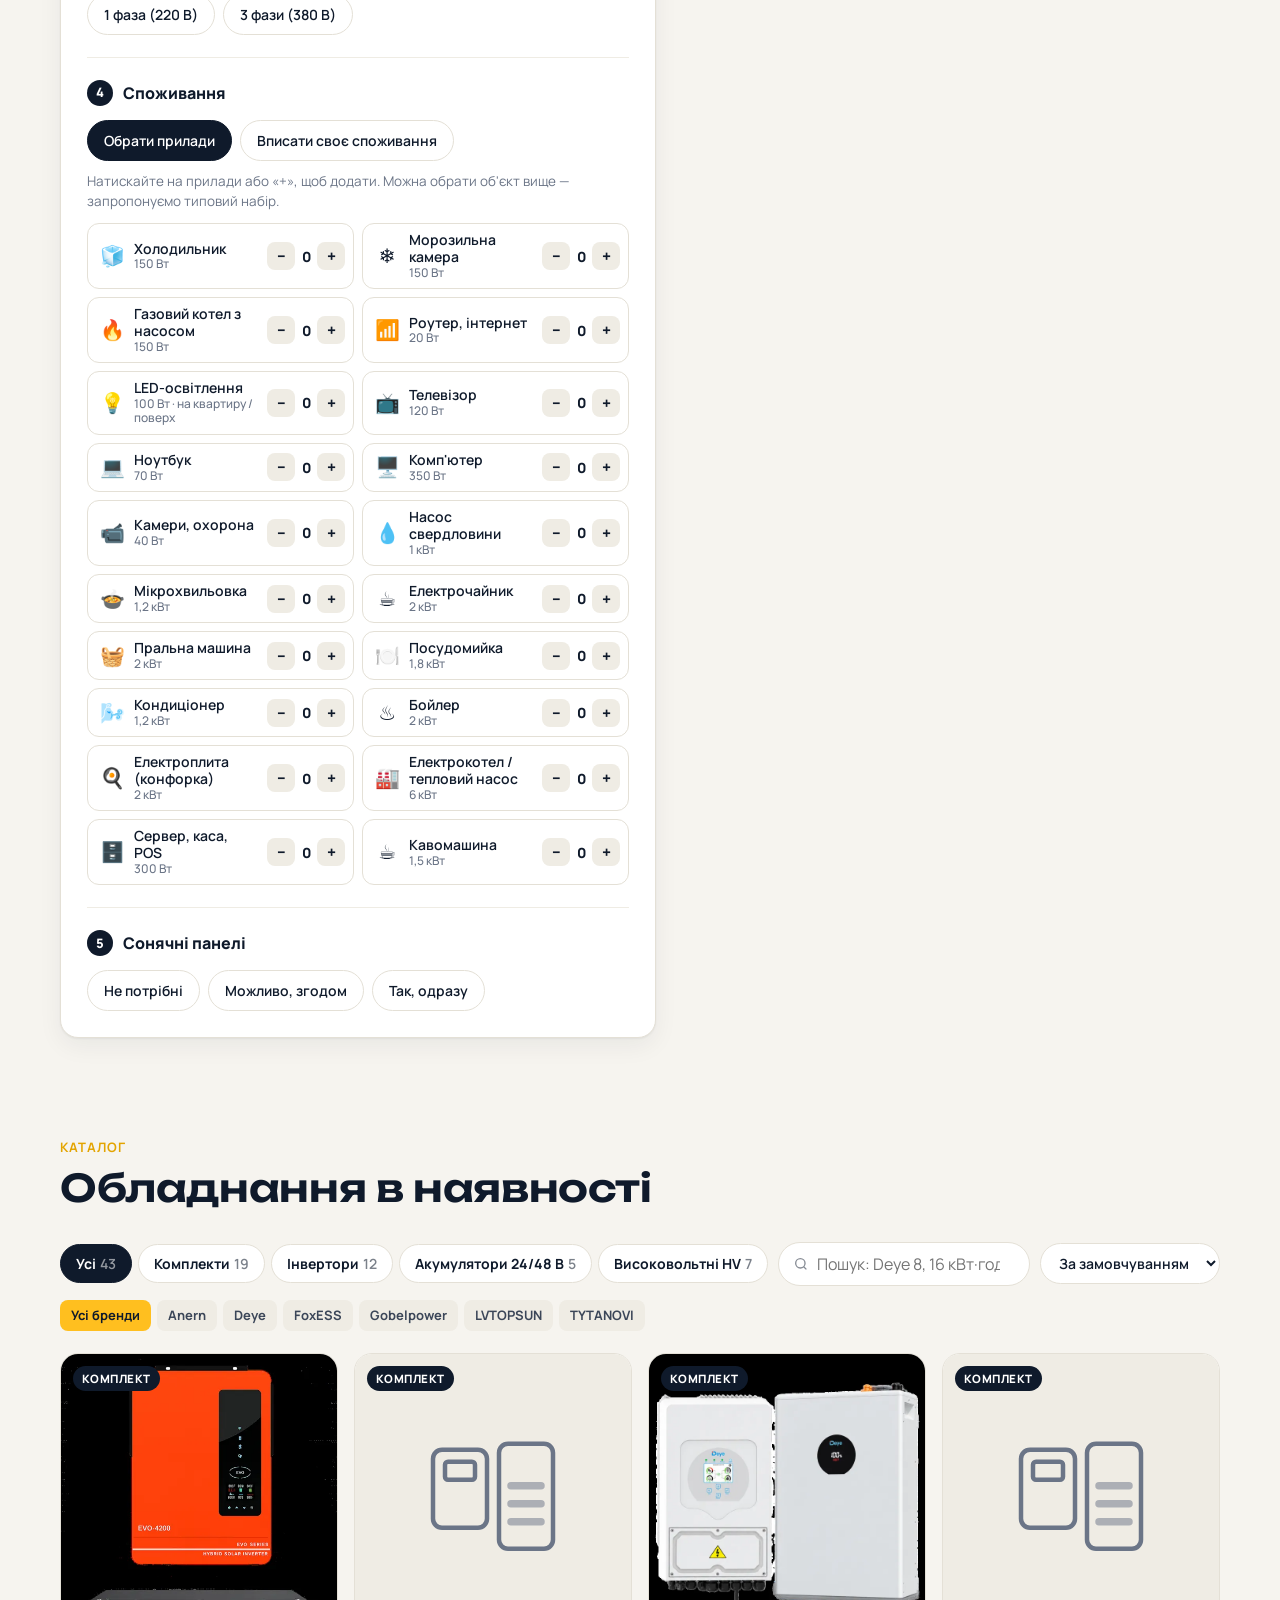
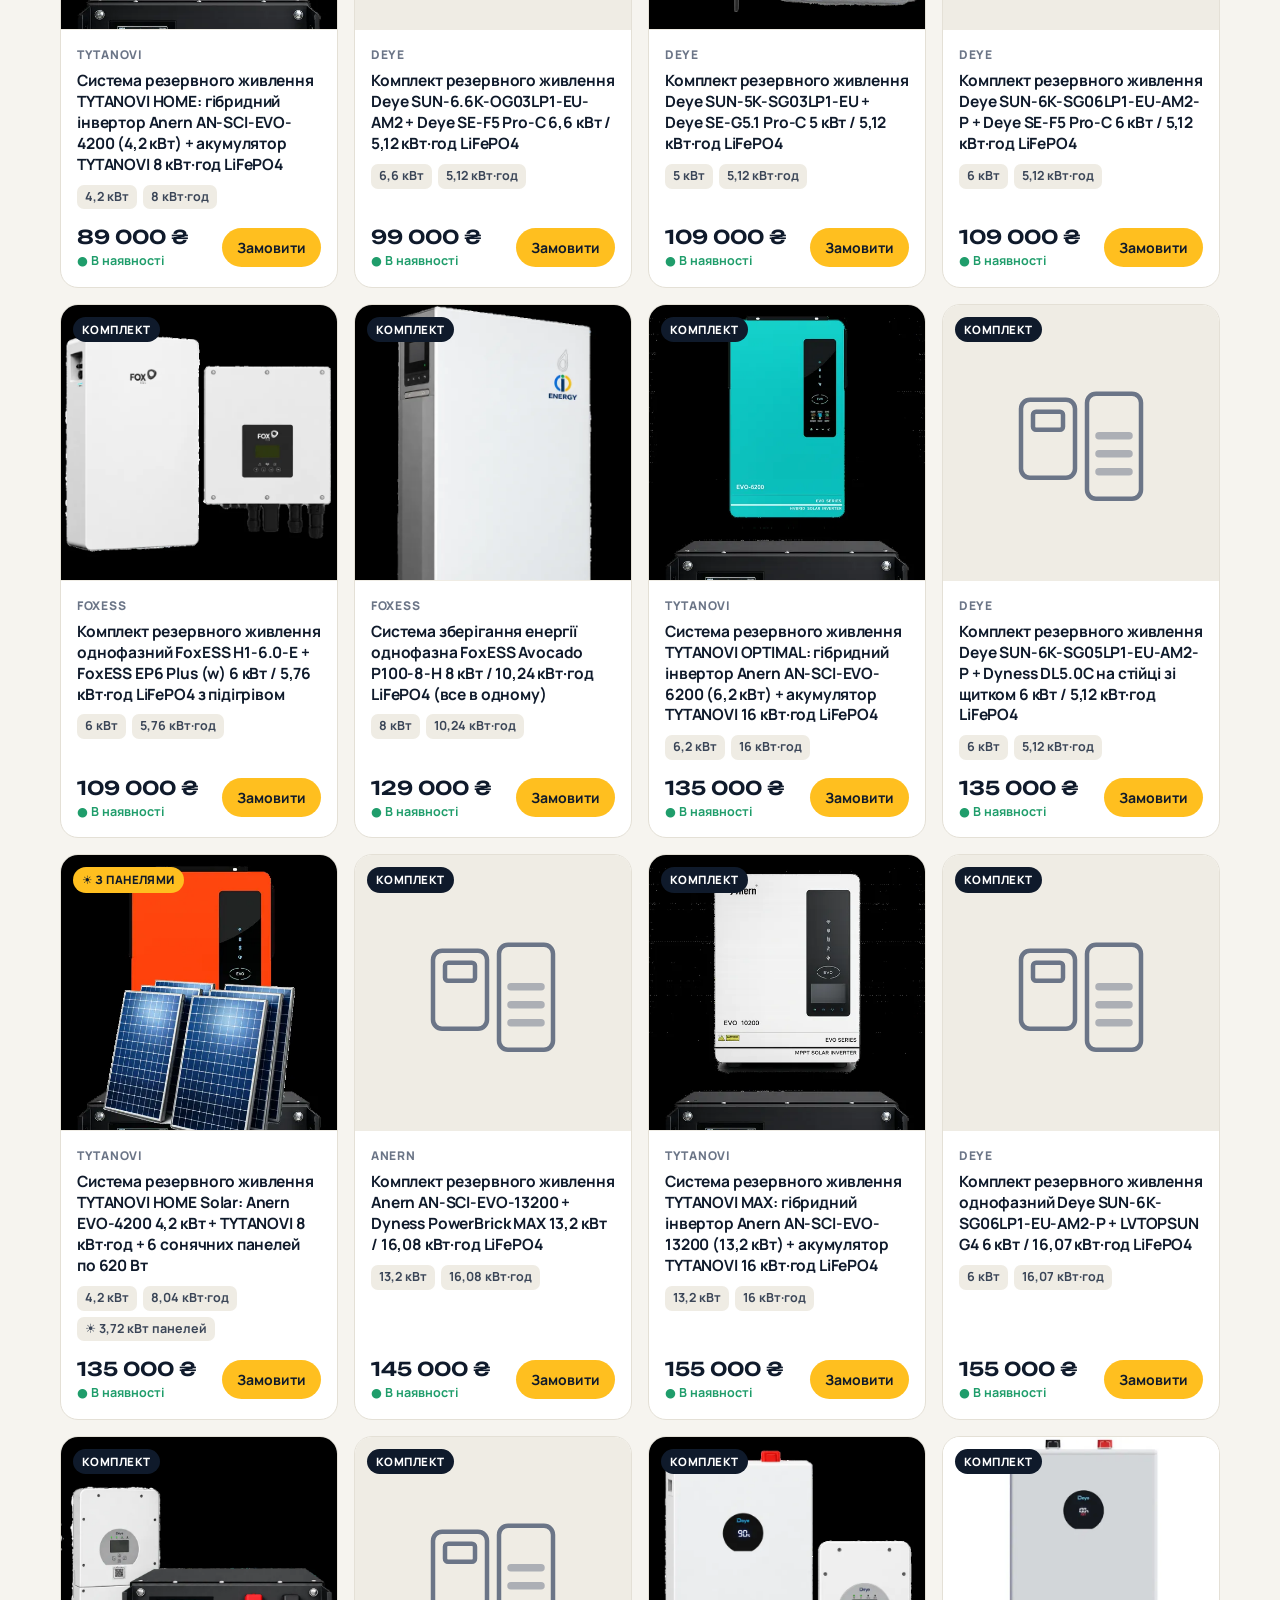
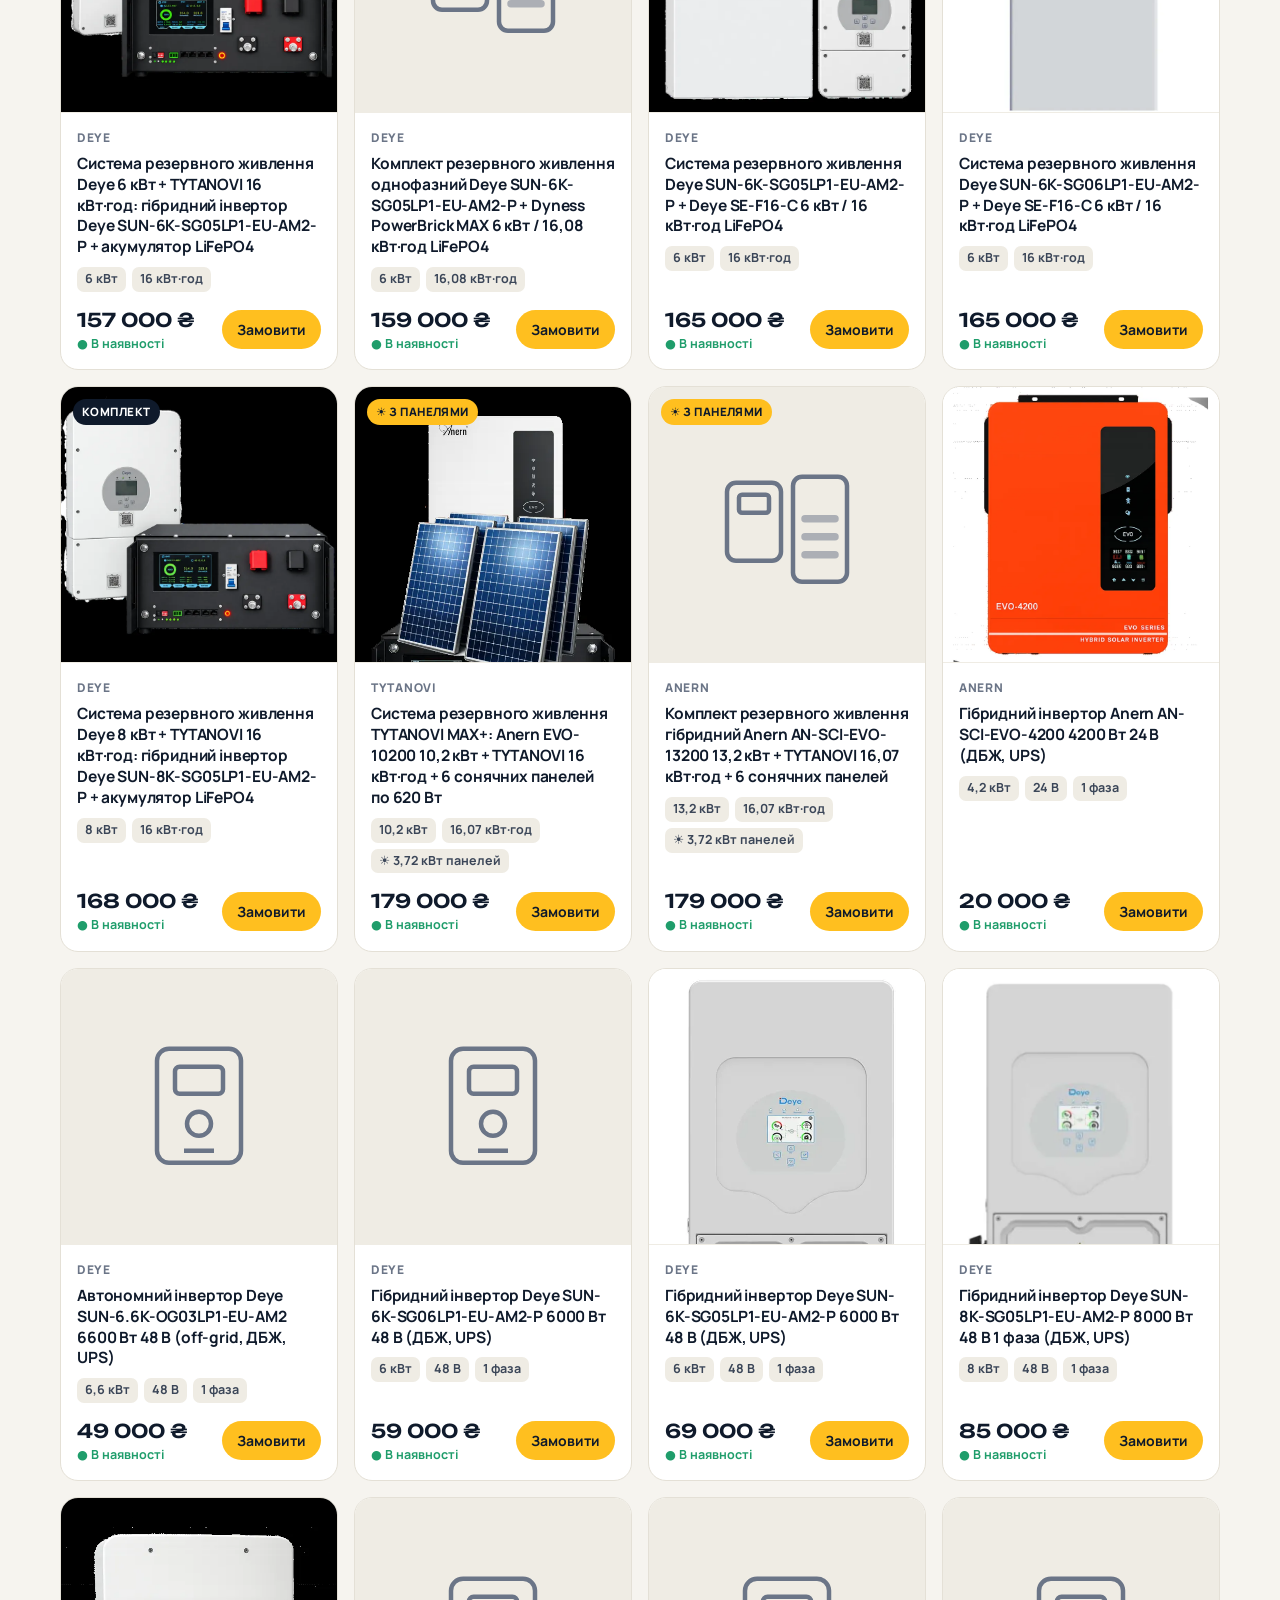
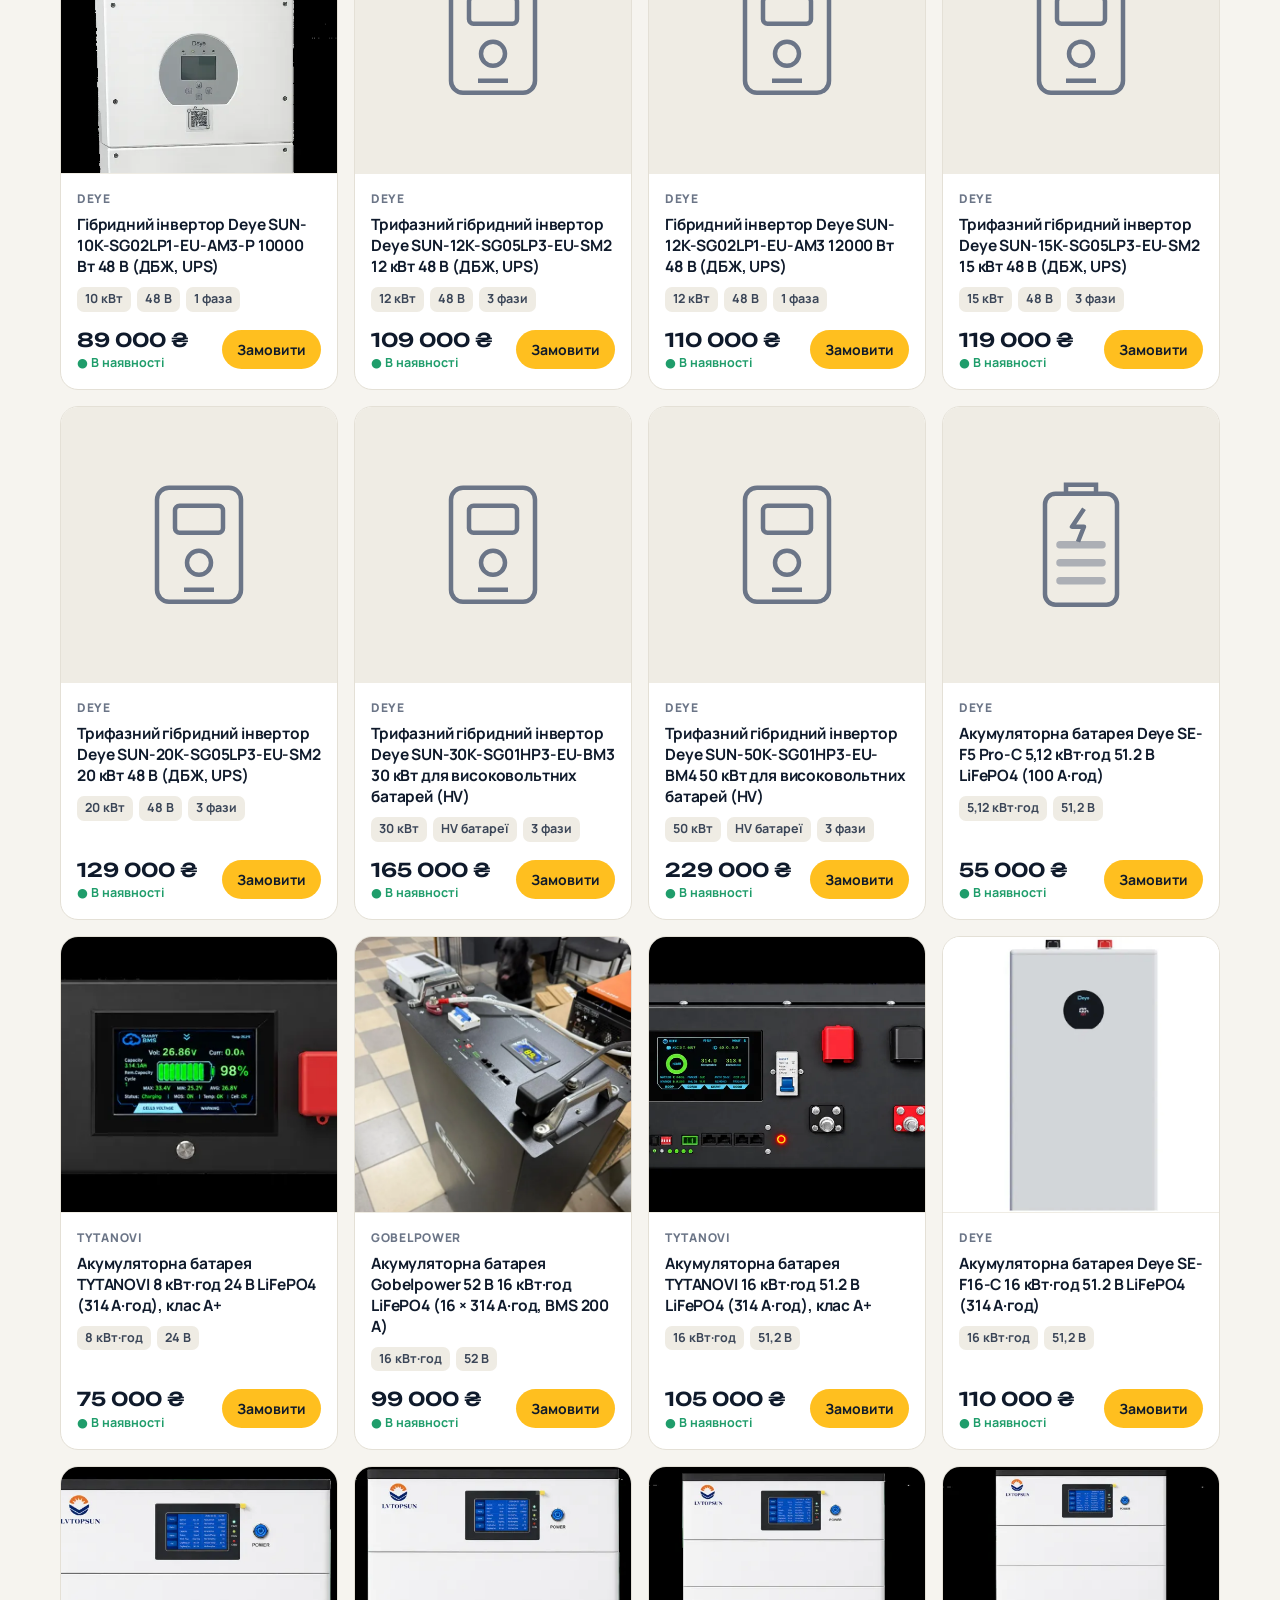
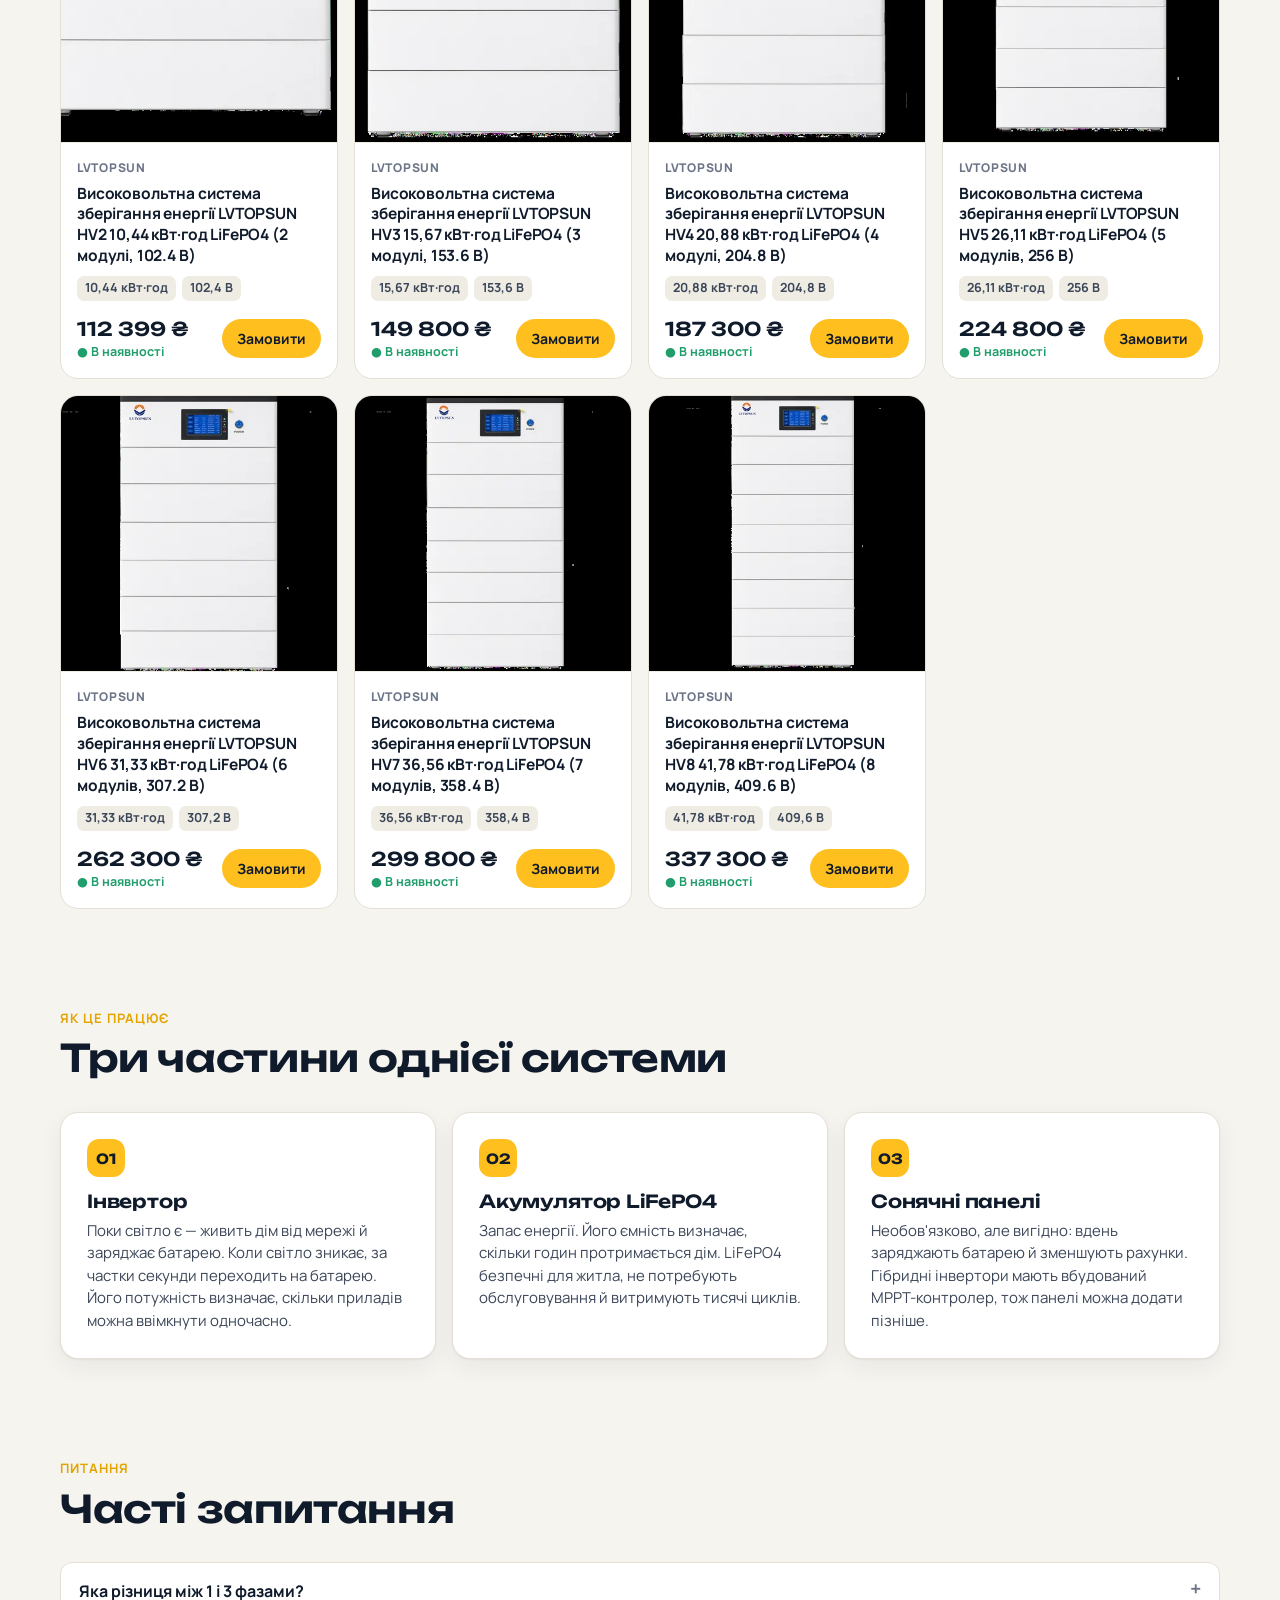
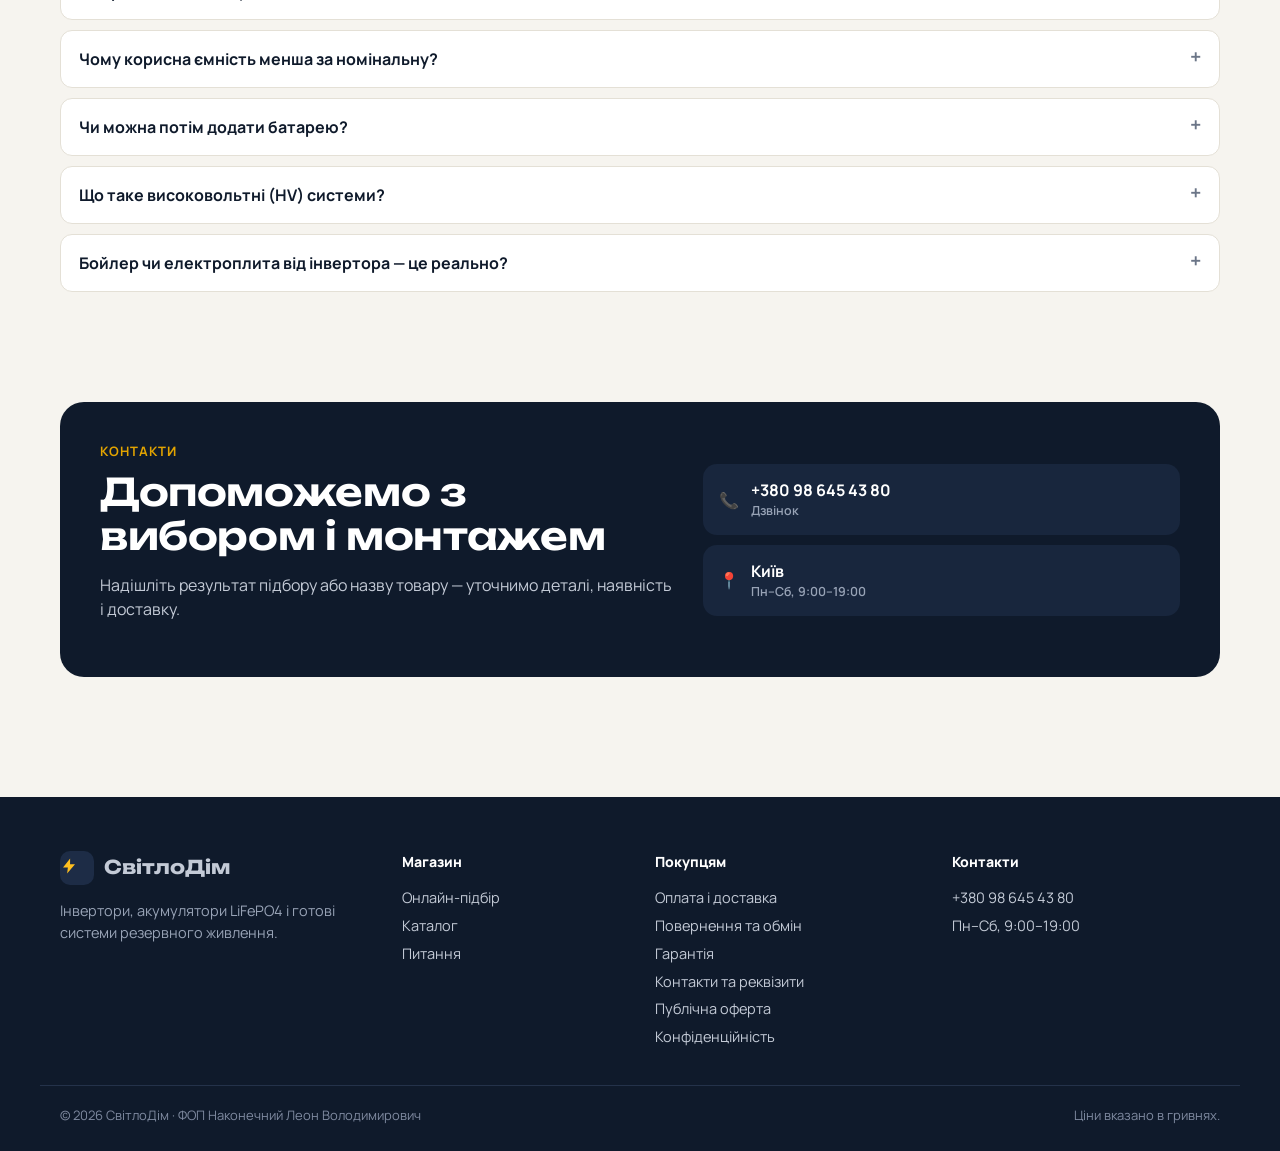
==== commit 10f75eb2: "Цифри годин можна вписати вручну; захист від старого кешу - Біля повзунків «світла немає / світло є»" ====
--- a/index.html
+++ b/index.html
@@ -8,7 +8,7 @@
 <link rel="preconnect" href="https://fonts.googleapis.com">
 <link rel="preconnect" href="https://fonts.gstatic.com" crossorigin>
 <link href="https://fonts.googleapis.com/css2?family=Manrope:wght@400;500;600;700;800&family=Unbounded:wght@500;600;700&display=swap" rel="stylesheet">
-<link rel="stylesheet" href="assets/style.css">
+<link rel="stylesheet" href="assets/style.css?v=20261113-2">
 </head>
 <body data-page="home">
 
@@ -59,13 +59,13 @@
           <div class="sub-l">Світла немає</div>
           <div class="range-row">
             <input type="range" class="range" id="hours" min="1" max="24" step="1" value="8" aria-label="Скільки годин світла немає">
-            <div class="range-val" id="hoursVal"></div>
+            <label class="num-in"><input type="number" id="hoursNum" min="1" max="24" step="1" inputmode="numeric" aria-label="Годин без світла"><span>год</span></label>
           </div>
           <div class="ticks"><span>1 год</span><span>6</span><span>12</span><span>24 год</span></div>
           <div class="sub-l">Світло є (батарея заряджається)</div>
           <div class="range-row">
             <input type="range" class="range" id="onHours" min="1" max="12" step="1" value="4" aria-label="Скільки годин світло є">
-            <div class="range-val" id="onVal"></div>
+            <label class="num-in"><input type="number" id="onNum" min="1" max="12" step="1" inputmode="numeric" aria-label="Годин зі світлом"><span>год</span></label>
           </div>
           <div class="ticks"><span>1 год</span><span>4</span><span>8</span><span>12 год</span></div>
         </div>
@@ -185,9 +185,9 @@
 <div class="toast" id="toast"></div>
 <div class="mbar" id="mbar"><div id="mbarT"></div><a class="btn btn-amber btn-sm" href="#result">Варіанти</a></div>
 
-<script src="assets/config.js"></script>
-<script src="assets/layout.js"></script>
-<script src="assets/products.js"></script>
-<script src="assets/app.js"></script>
+<script src="assets/config.js?v=20261113-2"></script>
+<script src="assets/layout.js?v=20261113-2"></script>
+<script src="assets/products.js?v=20261113-2"></script>
+<script src="assets/app.js?v=20261113-2"></script>
 </body>
 </html>
--- a/assets/style.css
+++ b/assets/style.css
@@ -346,3 +346,9 @@
 .chg-res.ok{color:var(--green)}
 .chg-res.bad{color:var(--red)}
 .chg-res small{display:block;font-weight:500;color:var(--ink-3);font-size:12.5px}
+
+.num-in{display:flex;align-items:center;gap:6px;border:1.5px solid var(--line);border-radius:12px;padding:4px 12px;background:#fff;cursor:text;flex:none}
+.num-in:focus-within{border-color:var(--ink-3)}
+.num-in input{width:44px;border:0;outline:0;background:transparent;font-family:var(--display);font-weight:600;font-size:22px;text-align:right;padding:2px 0;-moz-appearance:textfield}
+.num-in input::-webkit-outer-spin-button,.num-in input::-webkit-inner-spin-button{-webkit-appearance:none;margin:0}
+.num-in span{font-weight:700;color:var(--ink-2)}
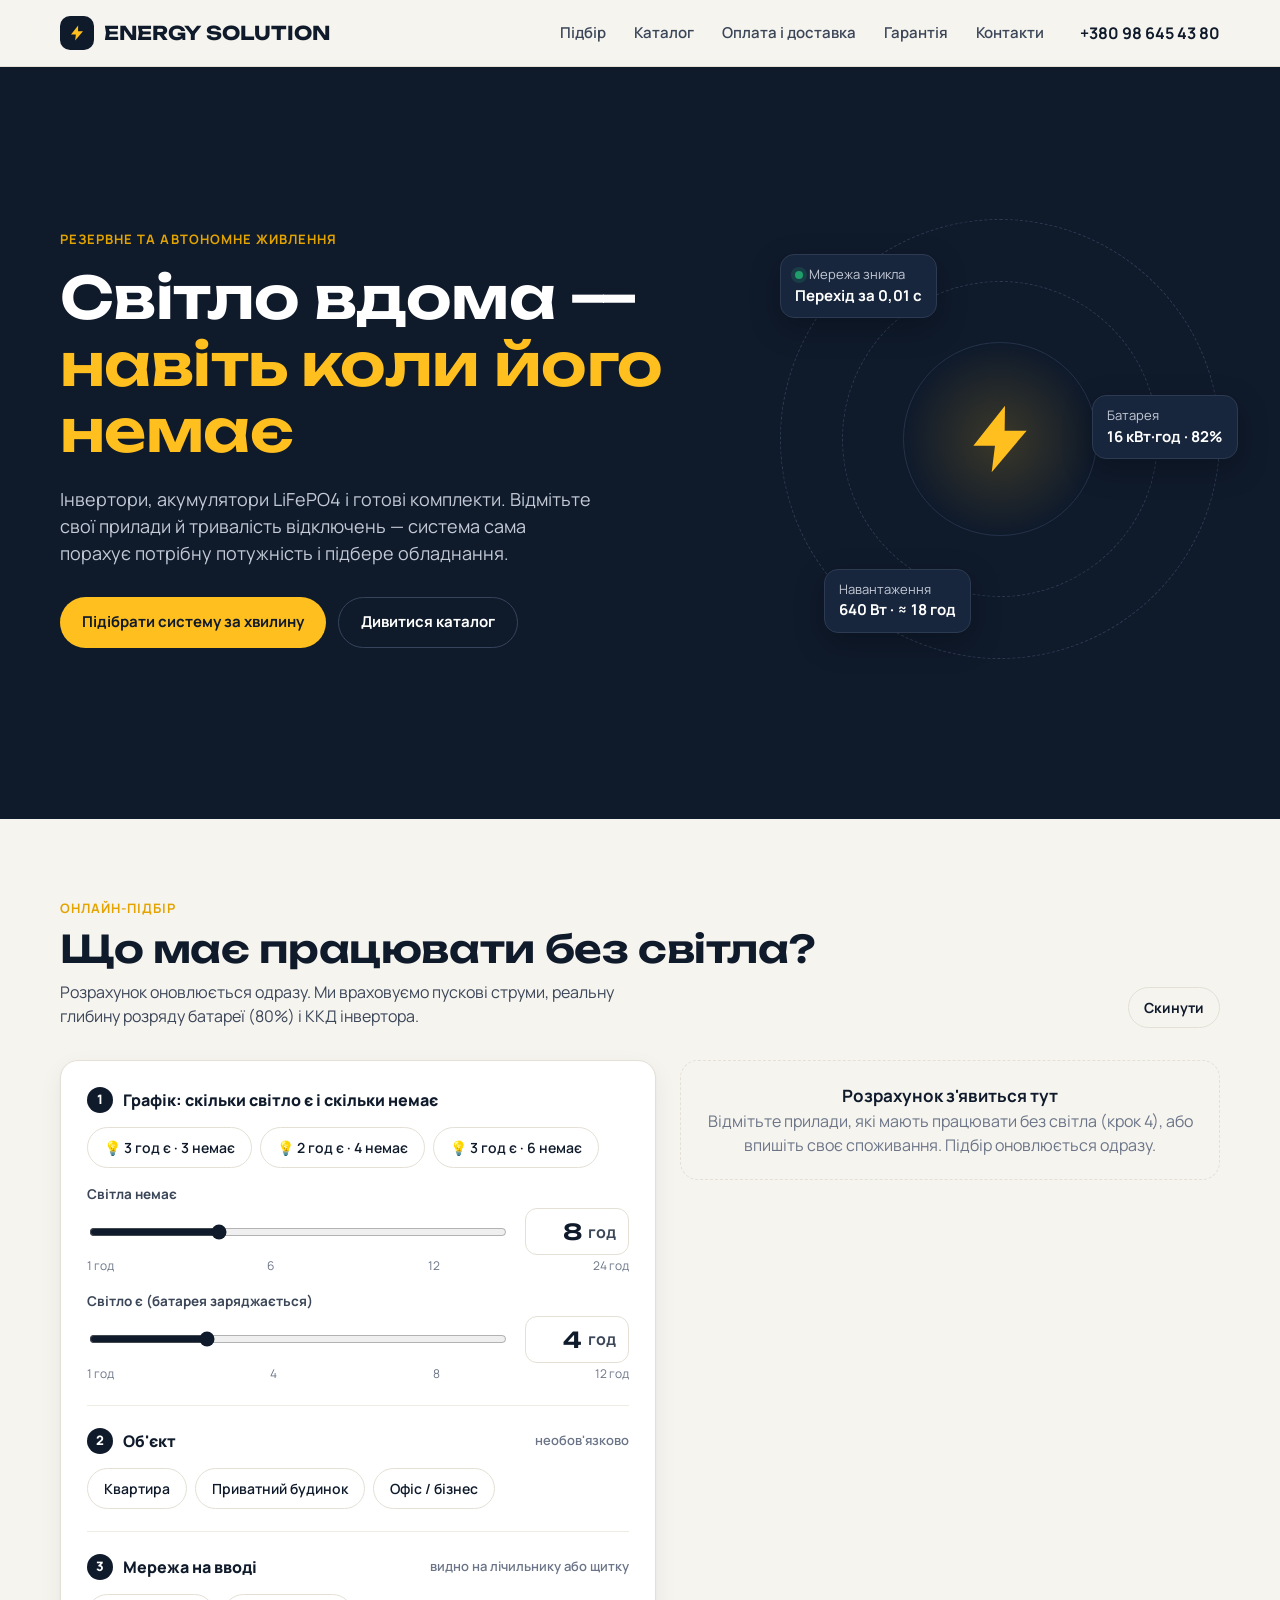
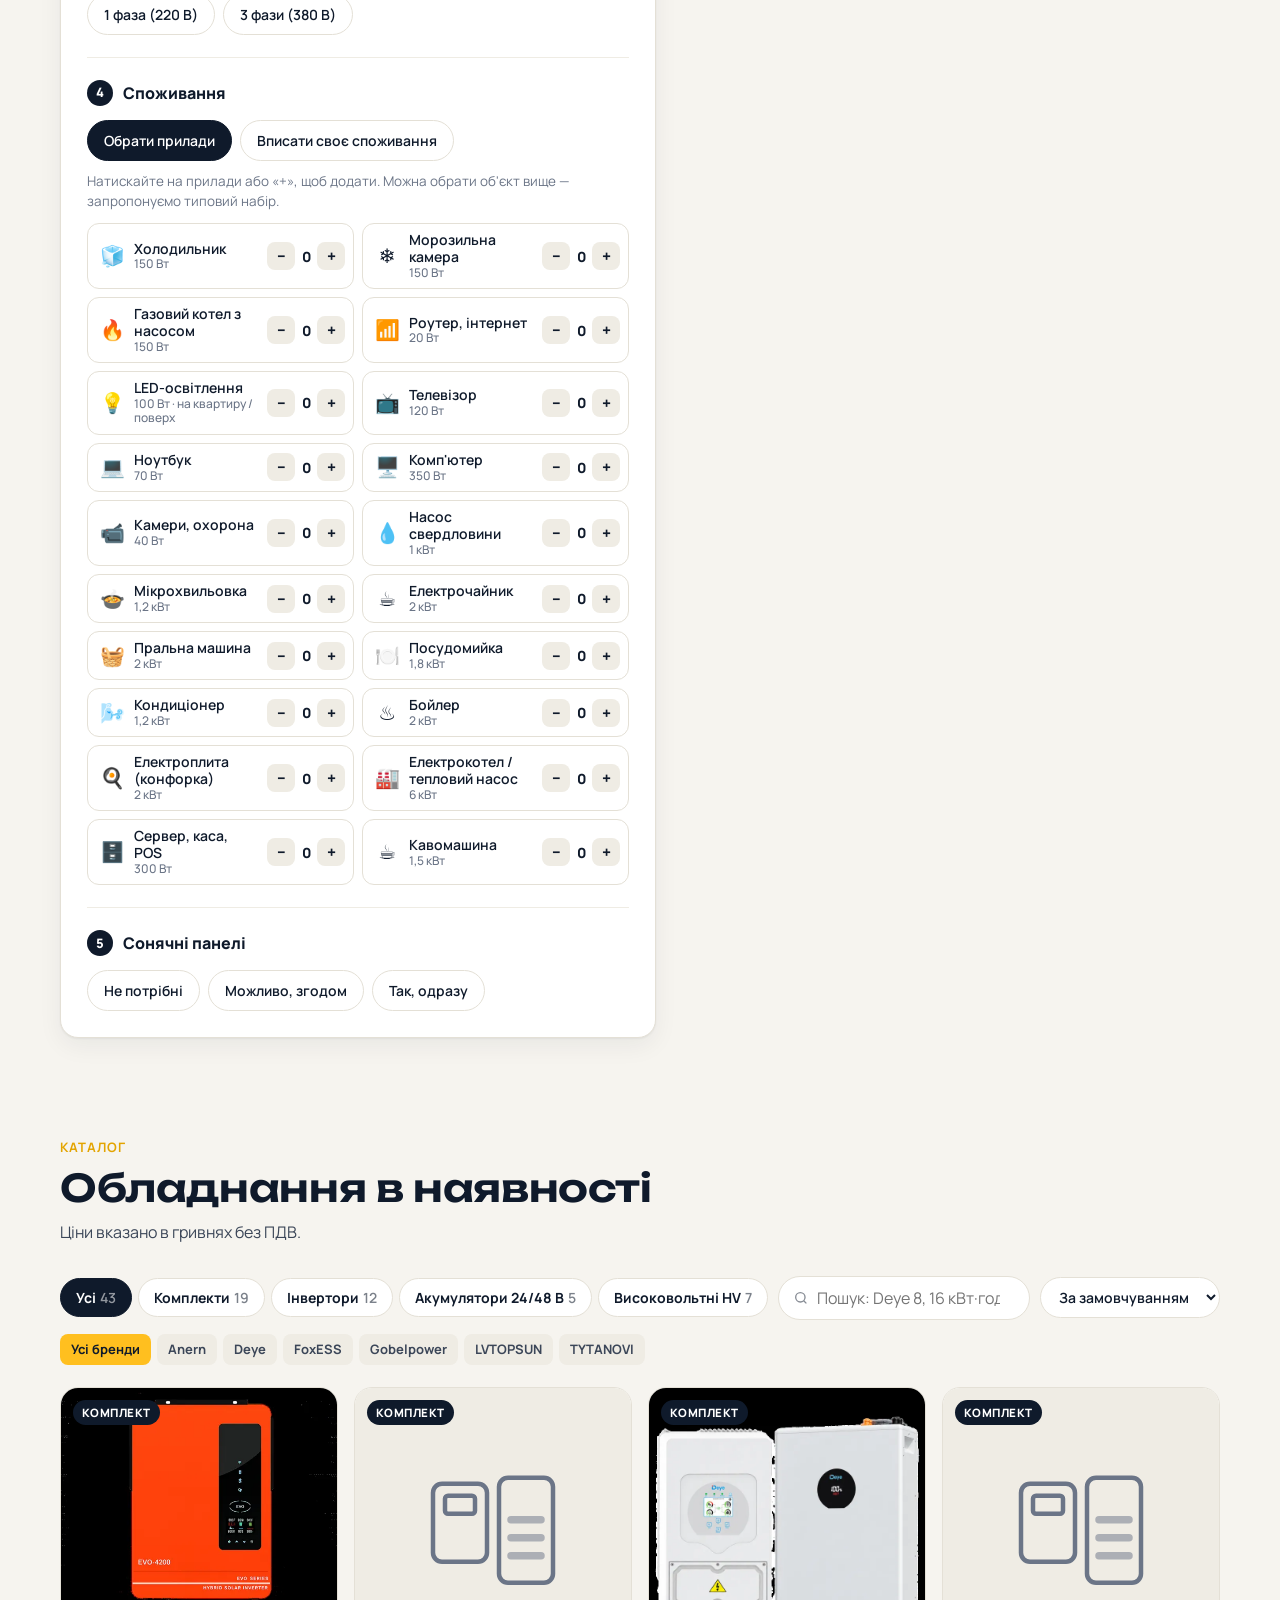
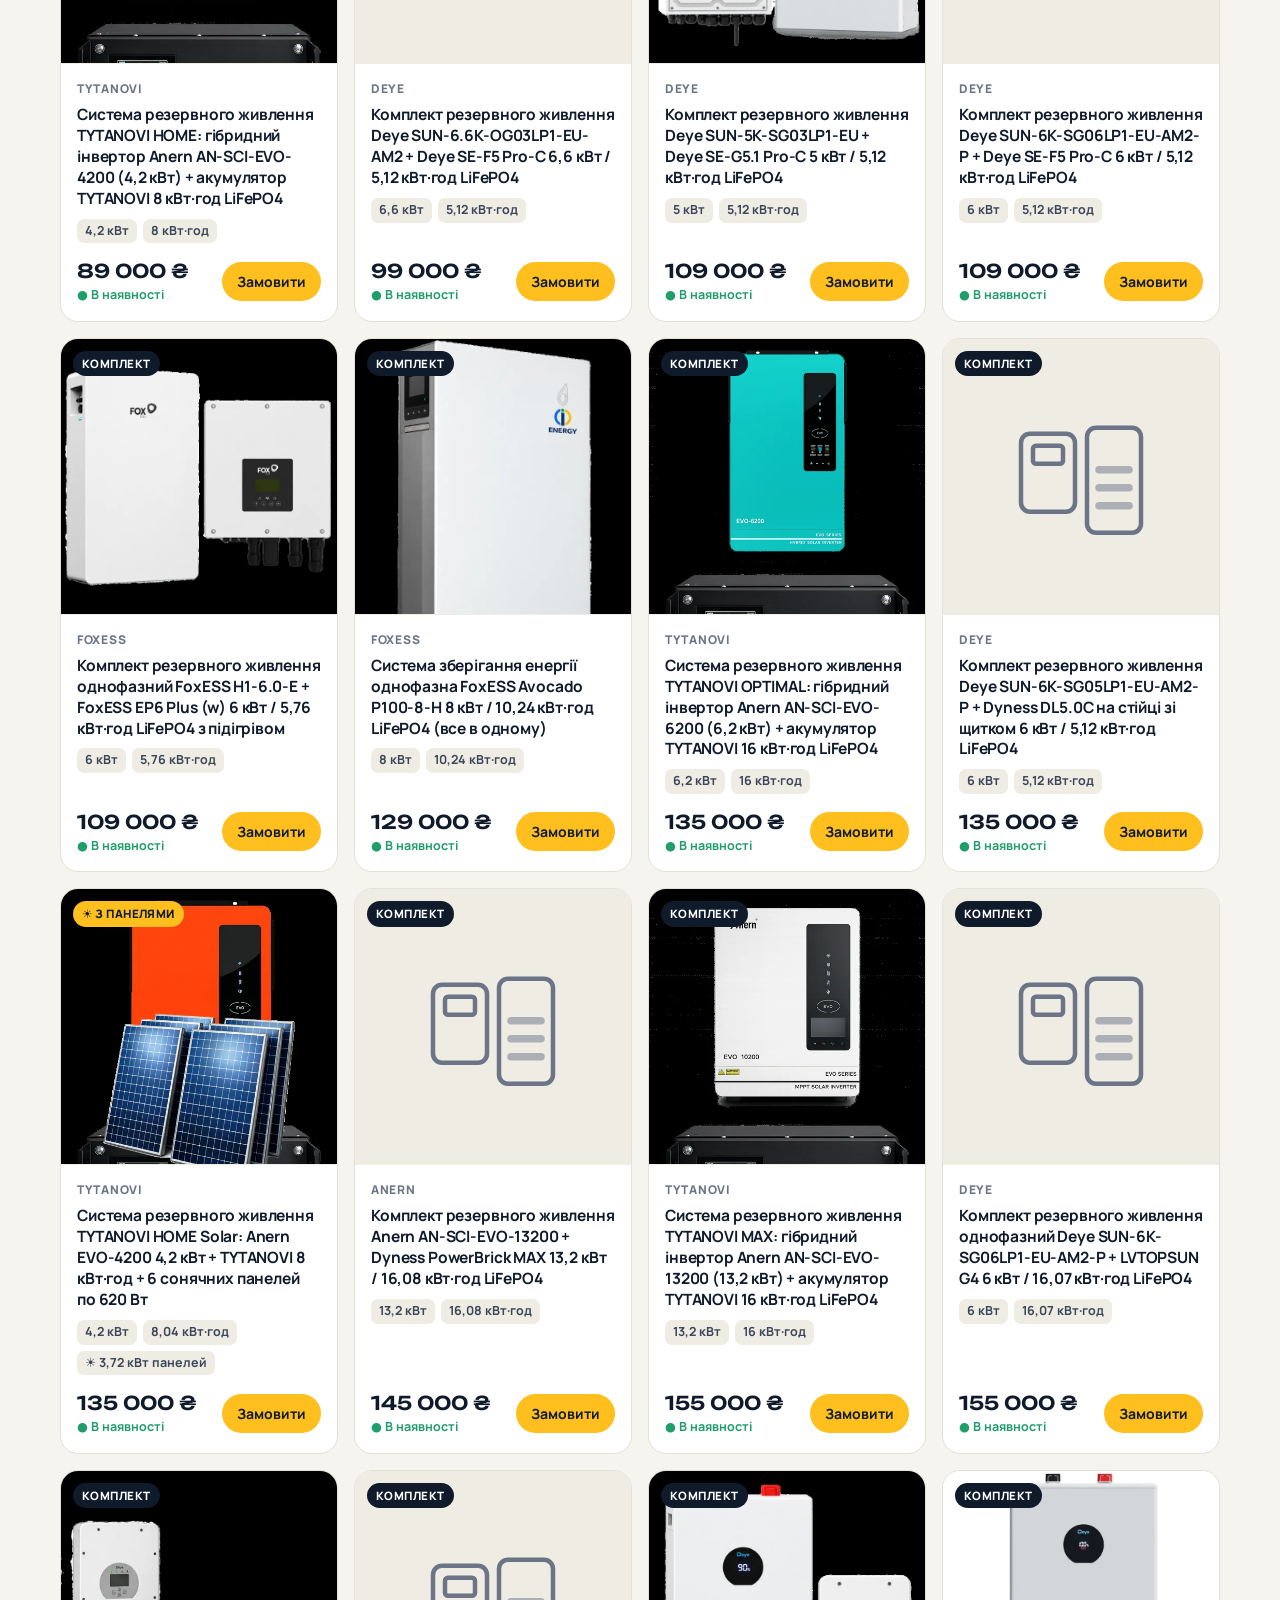
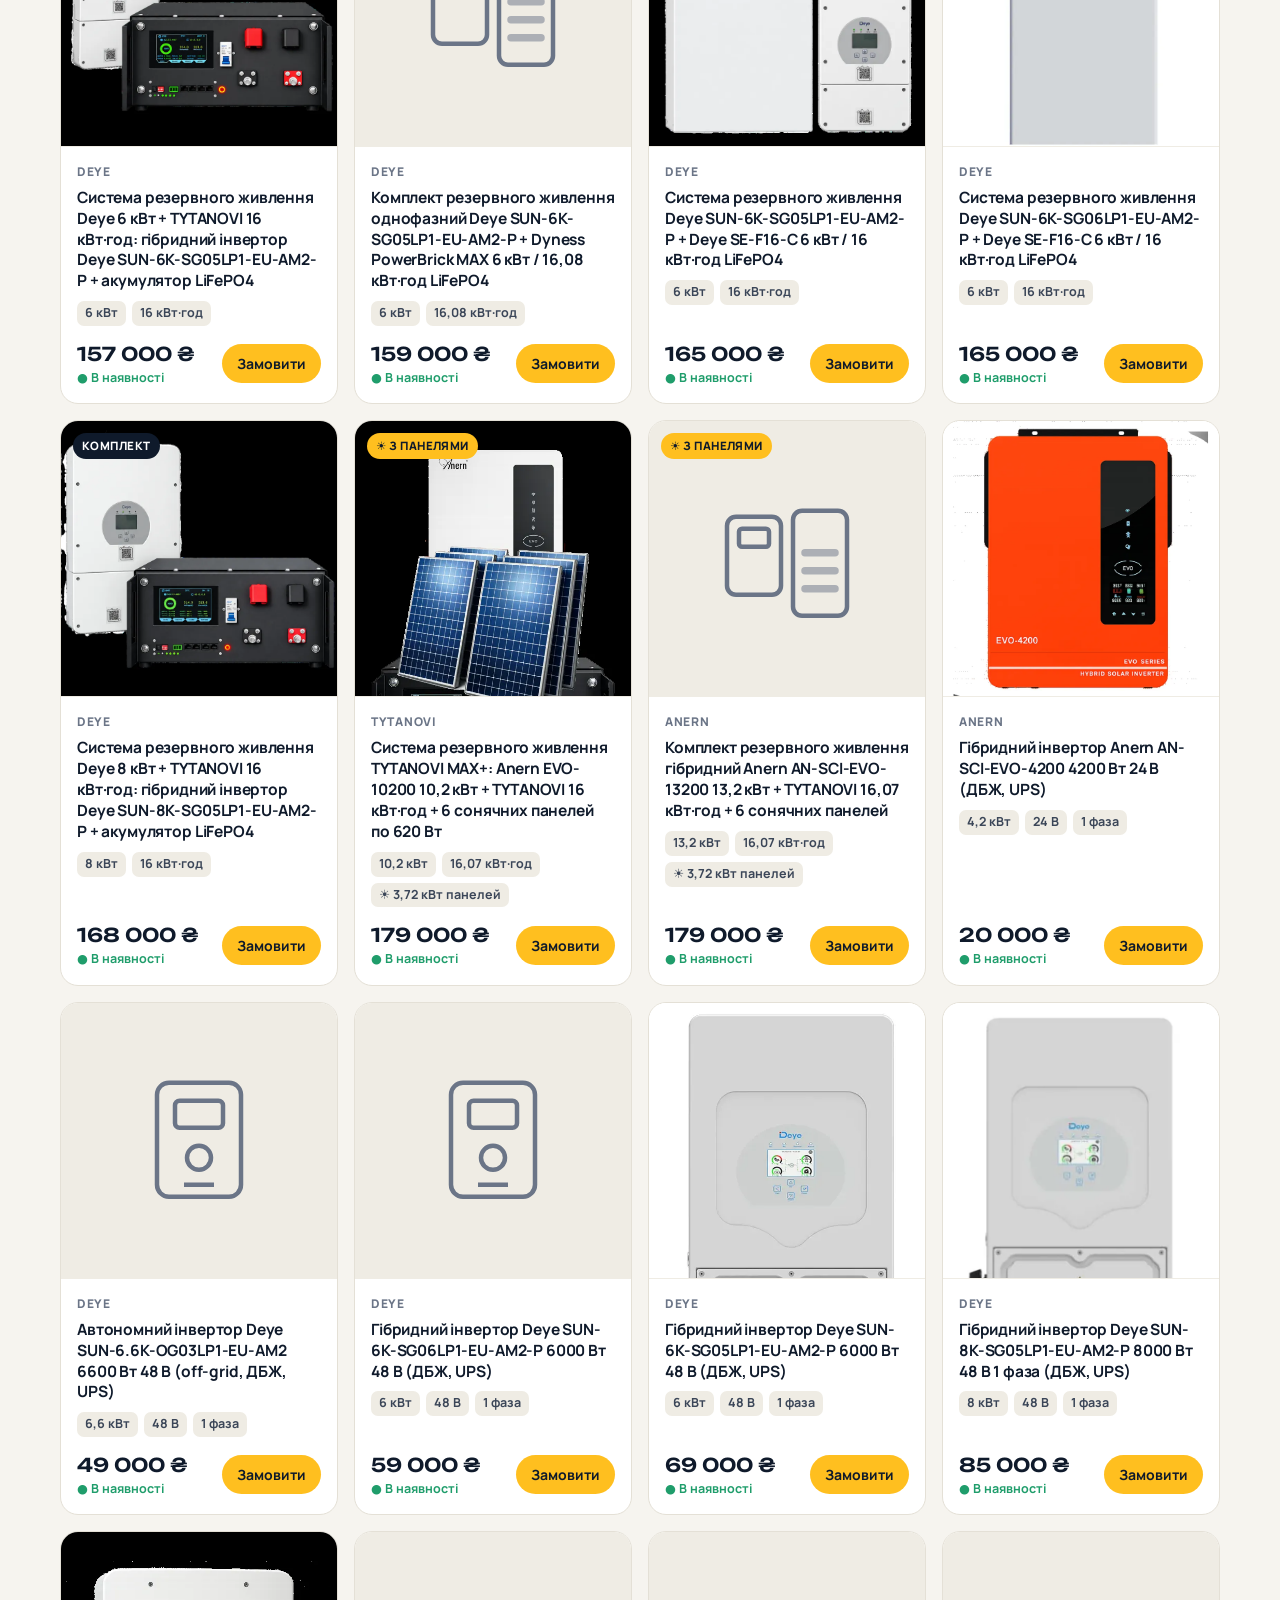
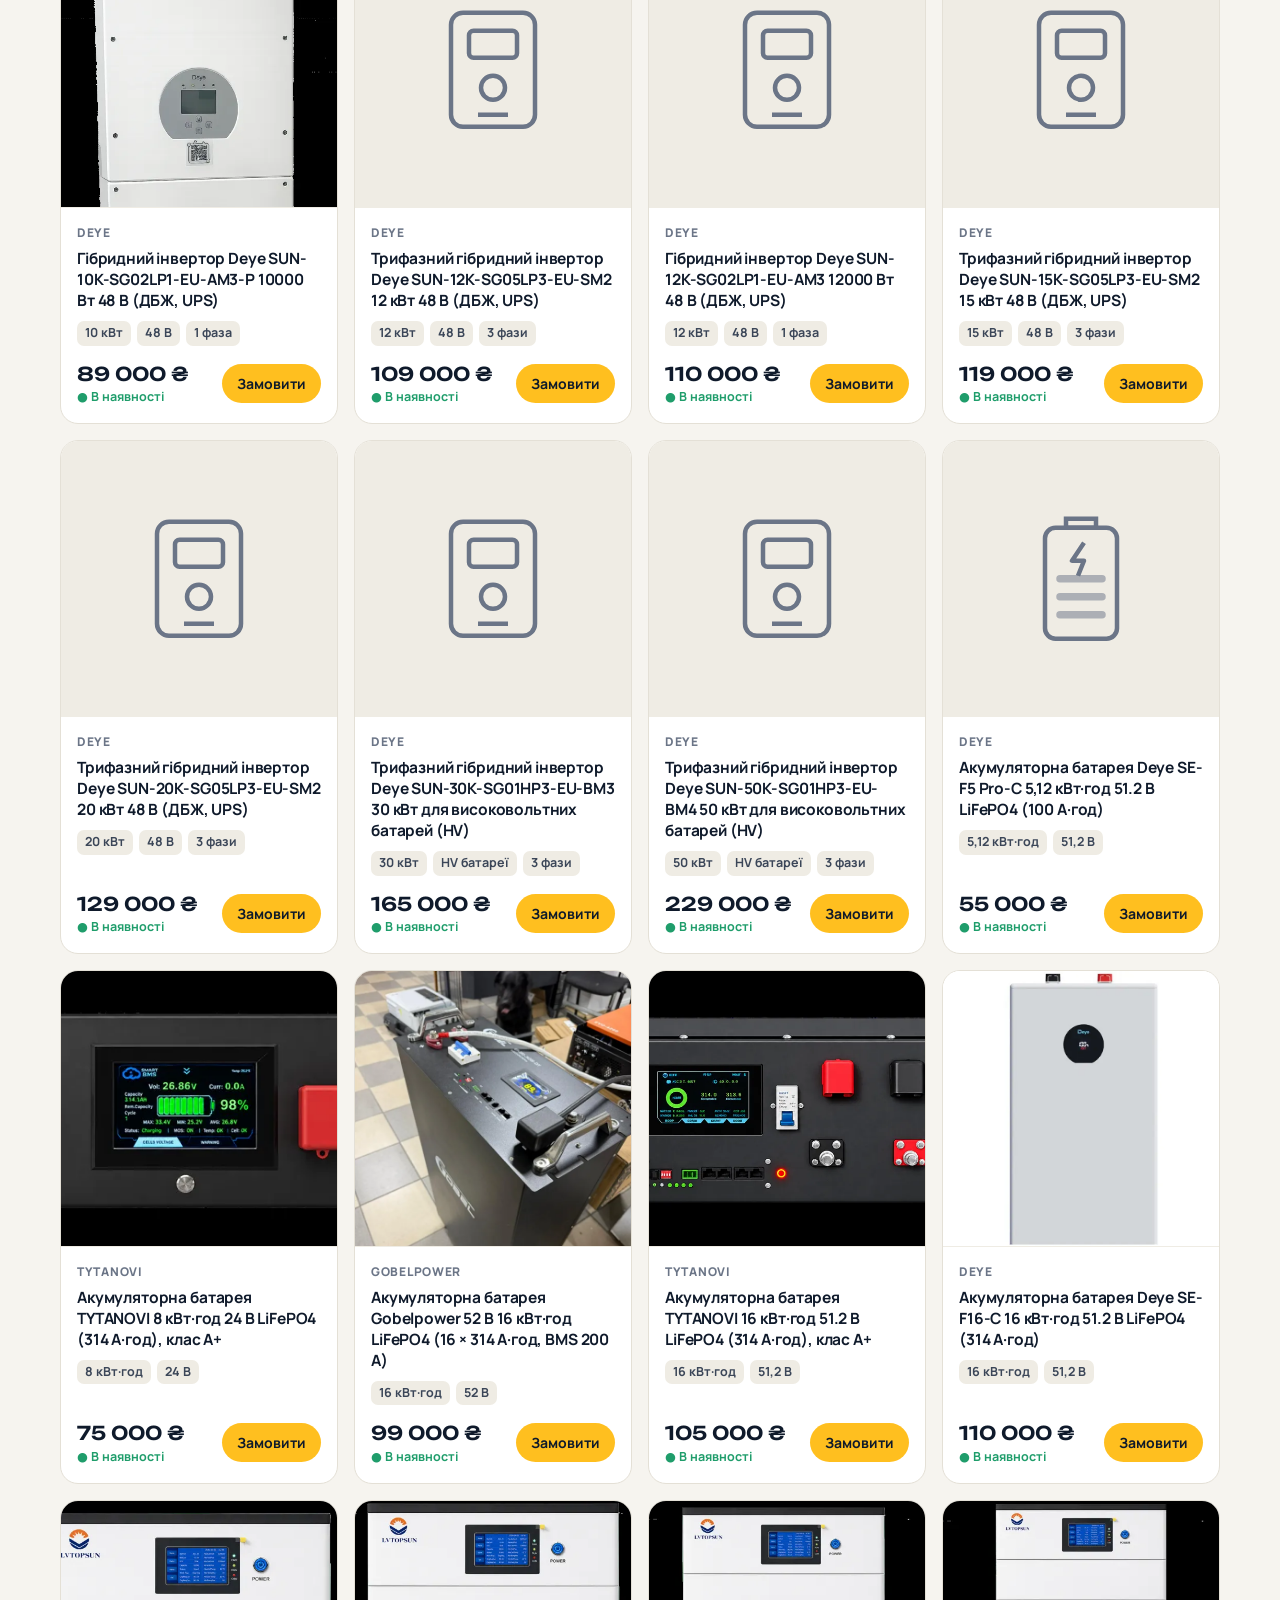
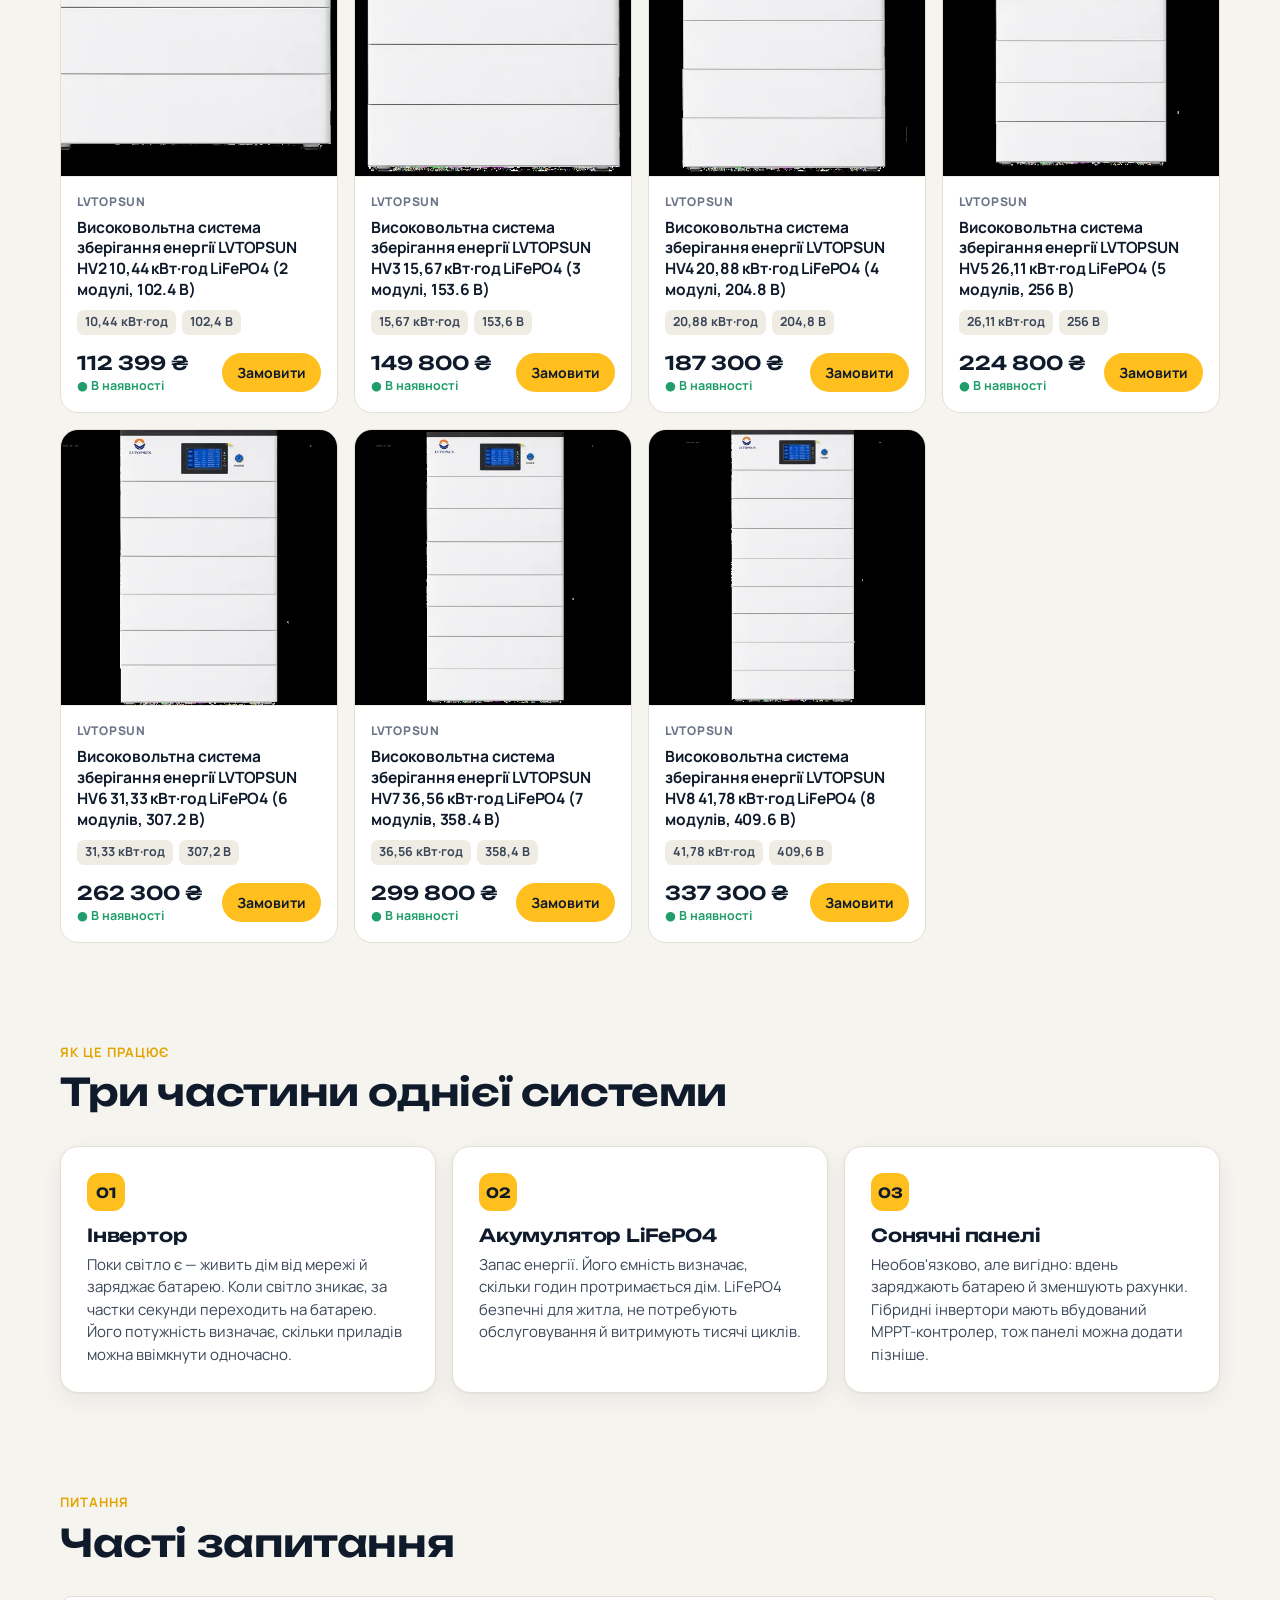
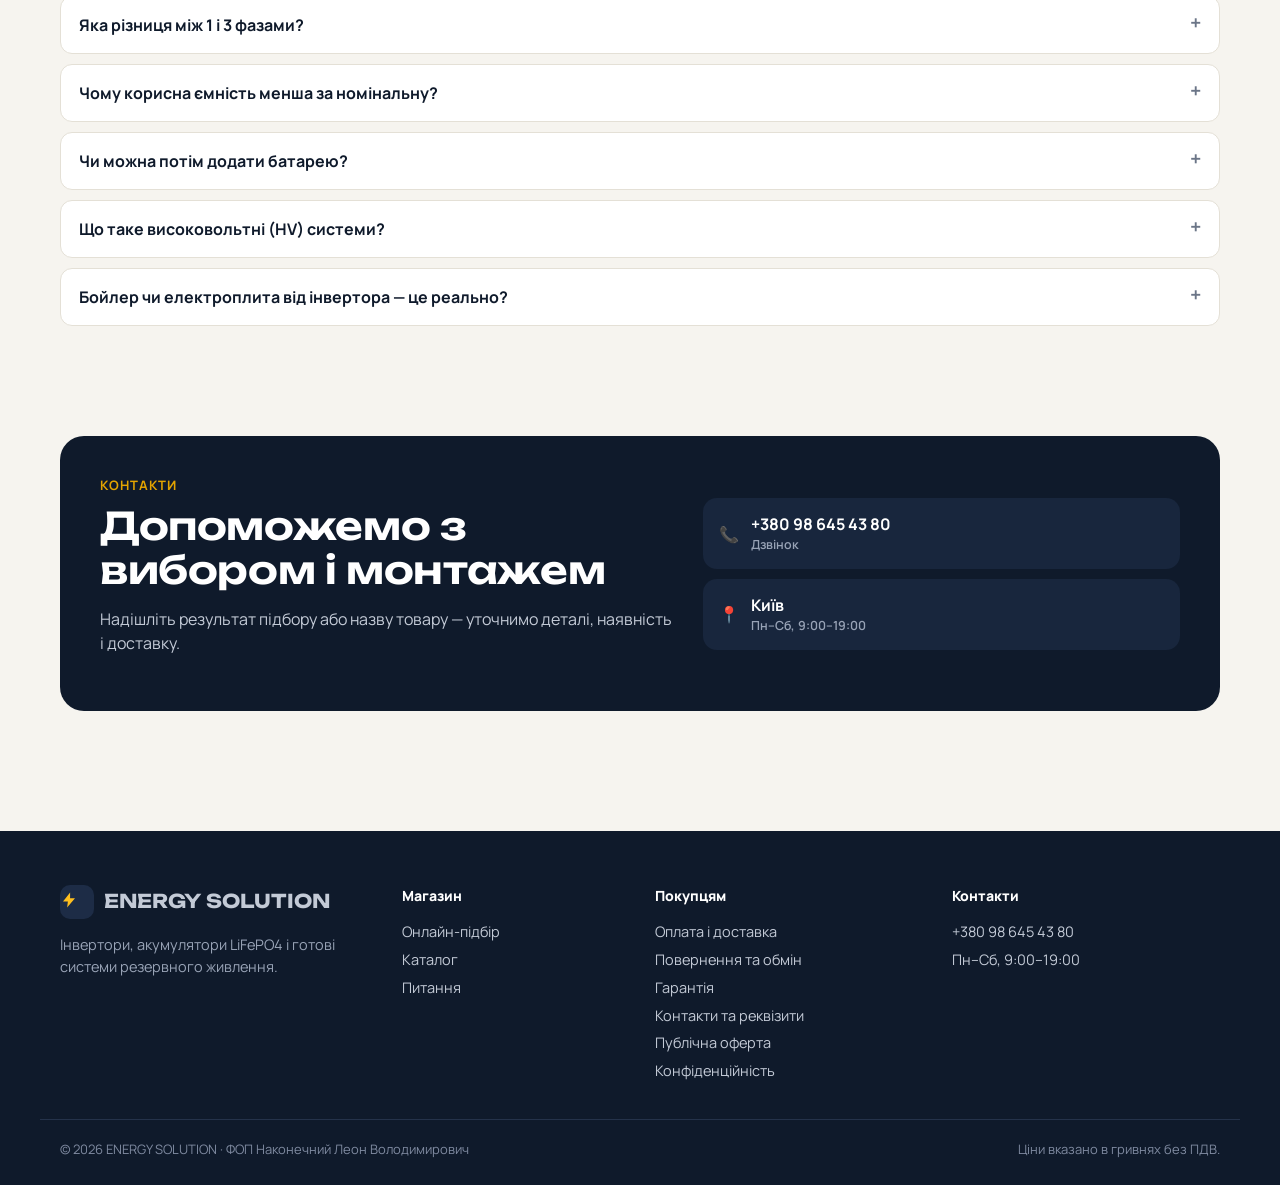
==== commit 8d9fc282: "Назва ENERGY SOLUTION, ціни без ПДВ, примітка про точність розрахунку Co-Authored-By: Claude Opus 5." ====
--- a/index.html
+++ b/index.html
@@ -3,12 +3,12 @@
 <head>
 <meta charset="utf-8">
 <meta name="viewport" content="width=device-width, initial-scale=1">
-<title>СвітлоДім — підбір системи резервного живлення</title>
+<title>ENERGY SOLUTION — підбір системи резервного живлення</title>
 <meta name="description" content="Інвертори, акумулятори LiFePO4 і готові комплекти резервного живлення. Онлайн-підбір системи під ваші прилади та тривалість відключень.">
 <link rel="preconnect" href="https://fonts.googleapis.com">
 <link rel="preconnect" href="https://fonts.gstatic.com" crossorigin>
 <link href="https://fonts.googleapis.com/css2?family=Manrope:wght@400;500;600;700;800&family=Unbounded:wght@500;600;700&display=swap" rel="stylesheet">
-<link rel="stylesheet" href="assets/style.css?v=20261113-2">
+<link rel="stylesheet" href="assets/style.css?v=20261113-5">
 </head>
 <body data-page="home">
 
@@ -124,6 +124,7 @@
       <div>
         <div class="eyebrow">Каталог</div>
         <h2 style="margin-top:8px">Обладнання в наявності</h2>
+        <p>Ціни вказано в гривнях без ПДВ.</p>
       </div>
     </div>
     <div class="toolbar">
@@ -185,9 +186,9 @@
 <div class="toast" id="toast"></div>
 <div class="mbar" id="mbar"><div id="mbarT"></div><a class="btn btn-amber btn-sm" href="#result">Варіанти</a></div>
 
-<script src="assets/config.js?v=20261113-2"></script>
-<script src="assets/layout.js?v=20261113-2"></script>
-<script src="assets/products.js?v=20261113-2"></script>
-<script src="assets/app.js?v=20261113-2"></script>
+<script src="assets/config.js?v=20261113-5"></script>
+<script src="assets/layout.js?v=20261113-5"></script>
+<script src="assets/products.js?v=20261113-5"></script>
+<script src="assets/app.js?v=20261113-5"></script>
 </body>
 </html>
--- a/assets/style.css
+++ b/assets/style.css
@@ -352,3 +352,23 @@
 .num-in input{width:44px;border:0;outline:0;background:transparent;font-family:var(--display);font-weight:600;font-size:22px;text-align:right;padding:2px 0;-moz-appearance:textfield}
 .num-in input::-webkit-outer-spin-button,.num-in input::-webkit-inner-spin-button{-webkit-appearance:none;margin:0}
 .num-in span{font-weight:700;color:var(--ink-2)}
+
+.chg-row span{display:inline-flex;flex-direction:column;line-height:1.25}
+.chg-row span i{font-style:normal;font-size:11.5px;color:var(--ink-3)}
+.chg-cmp{display:grid;grid-template-columns:1fr 1fr;gap:8px;margin-top:10px}
+.chg-cmp div{background:#fff;border:1px solid var(--line);border-radius:10px;padding:8px 10px}
+.chg-cmp span{display:block;font-size:12px;color:var(--ink-3);line-height:1.3}
+.chg-cmp b{font-size:16px;color:var(--ink)}
+.chg-cmp div.ok{border-color:#bfe5d3}
+.chg-cmp div.bad{border-color:#f1c4ba;background:var(--red-l)}
+.chg-tips{margin:6px 0 0;padding-left:18px;font-size:13px;font-weight:500;color:var(--ink-2)}
+.chg-tips li{margin:3px 0}
+.chg-tips b{color:var(--ink)}
+@media (max-width:560px){
+  .rec{grid-template-columns:1fr;gap:10px;padding:14px}
+  .rec .ph{width:76px;height:76px}
+  .chg-cmp b{font-size:15px}
+}
+
+.vat{font-family:var(--font);font-size:12px;font-weight:600;color:var(--ink-3);letter-spacing:0;white-space:nowrap}
+.calc-note{font-size:12.5px;line-height:1.5;color:var(--ink-3);margin:16px 2px 0;padding-top:12px;border-top:1px dashed var(--line)}
